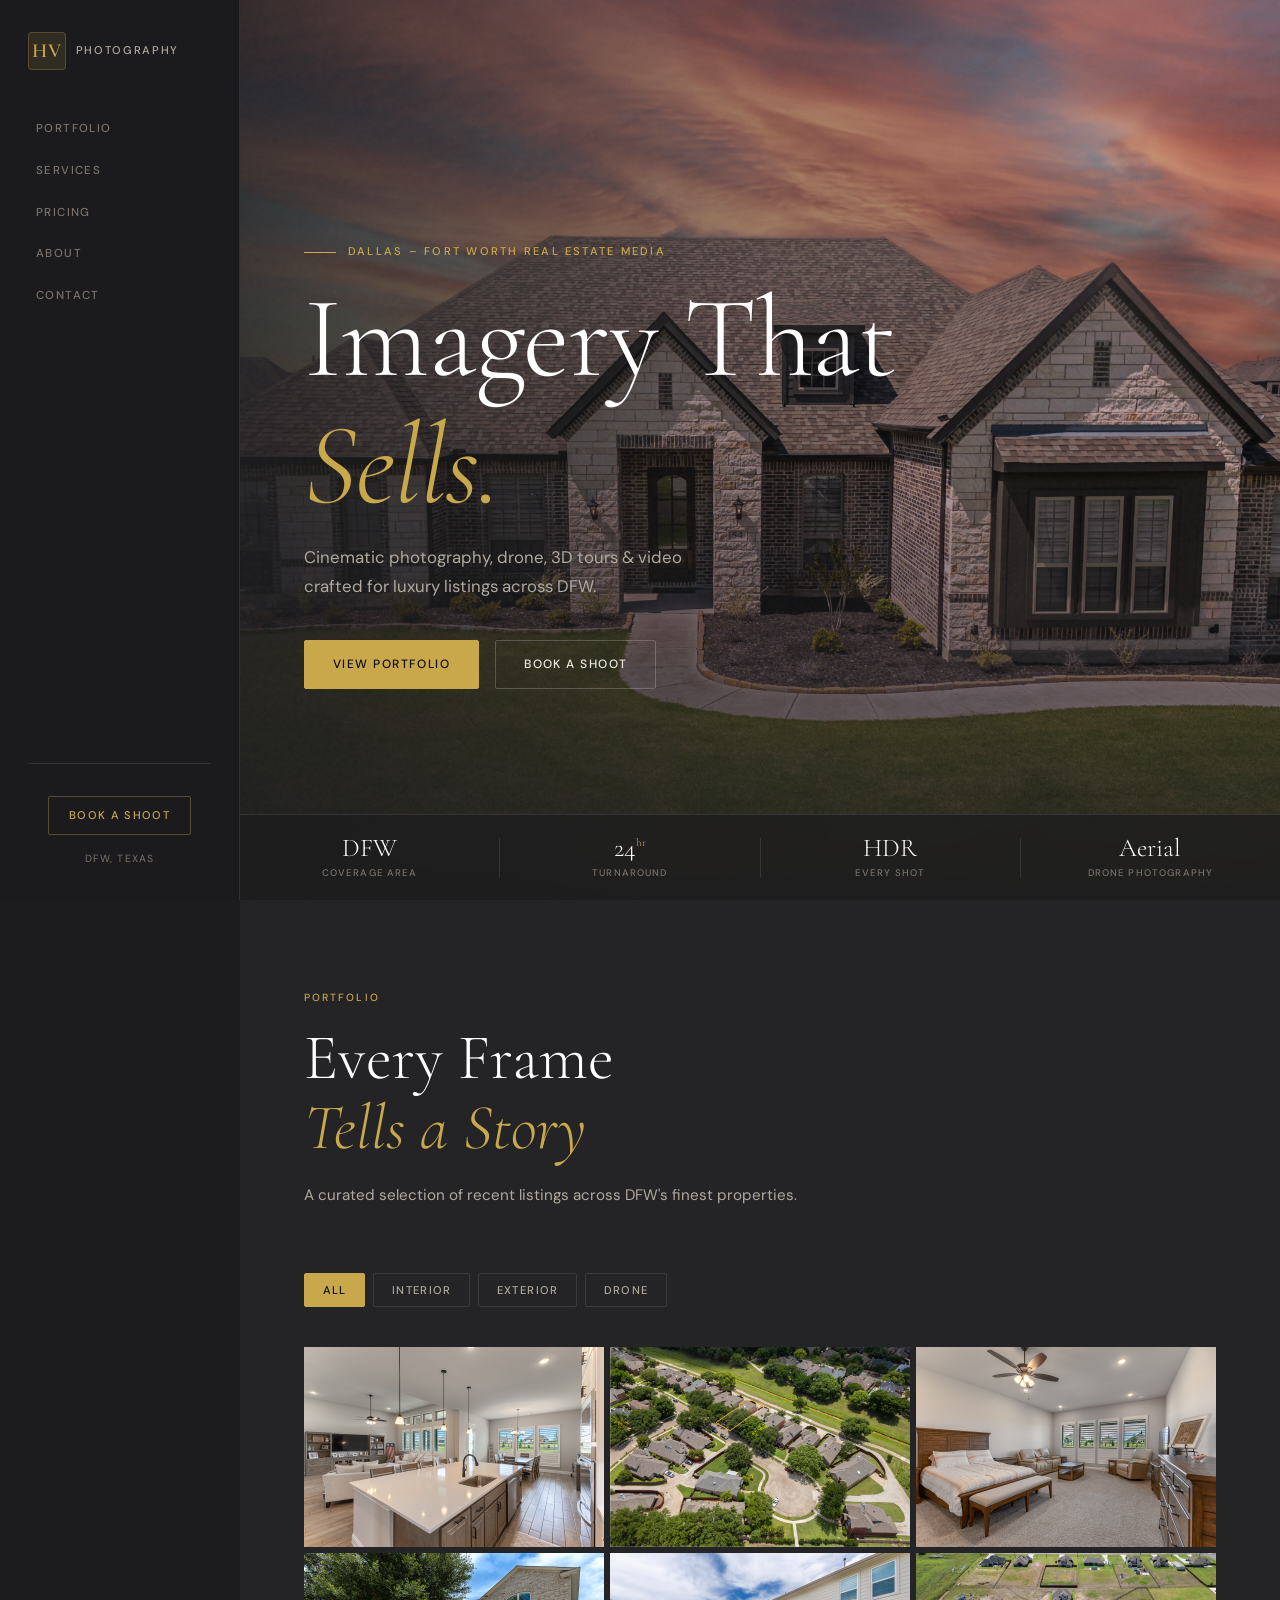
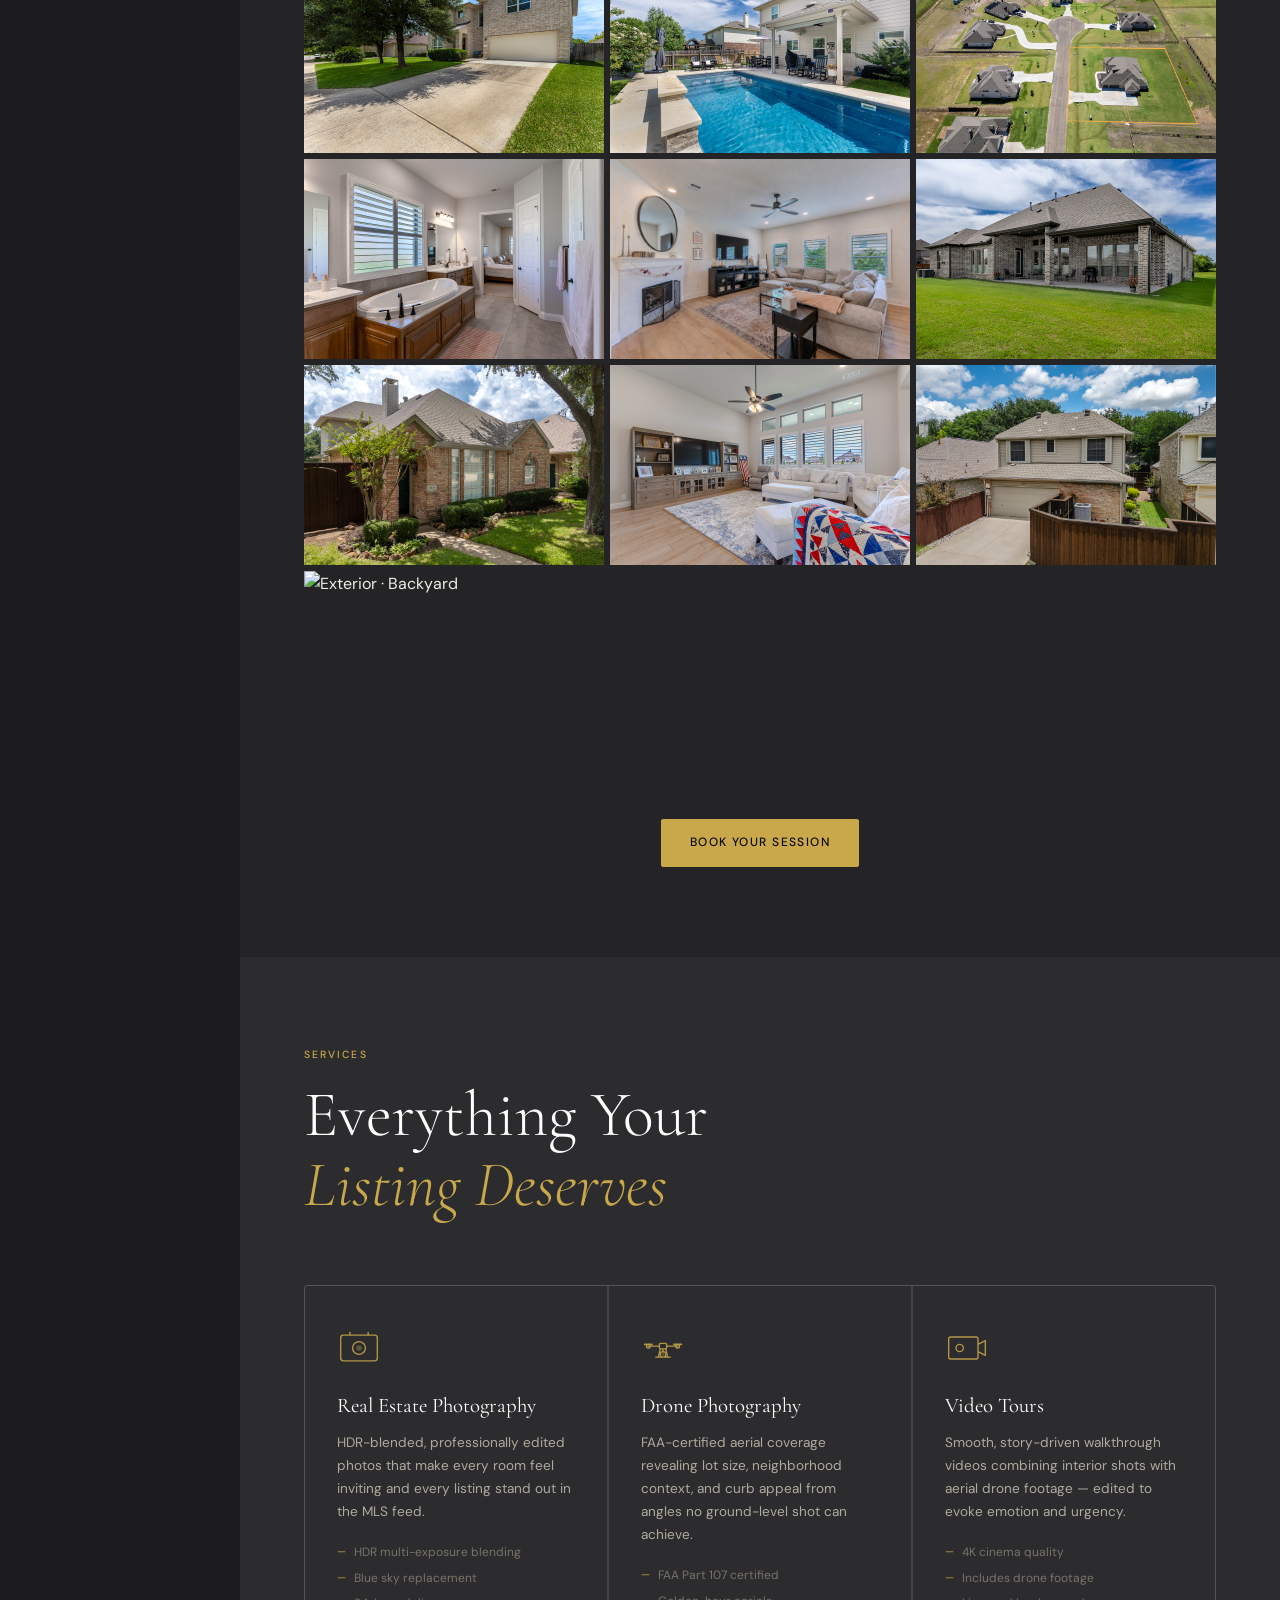
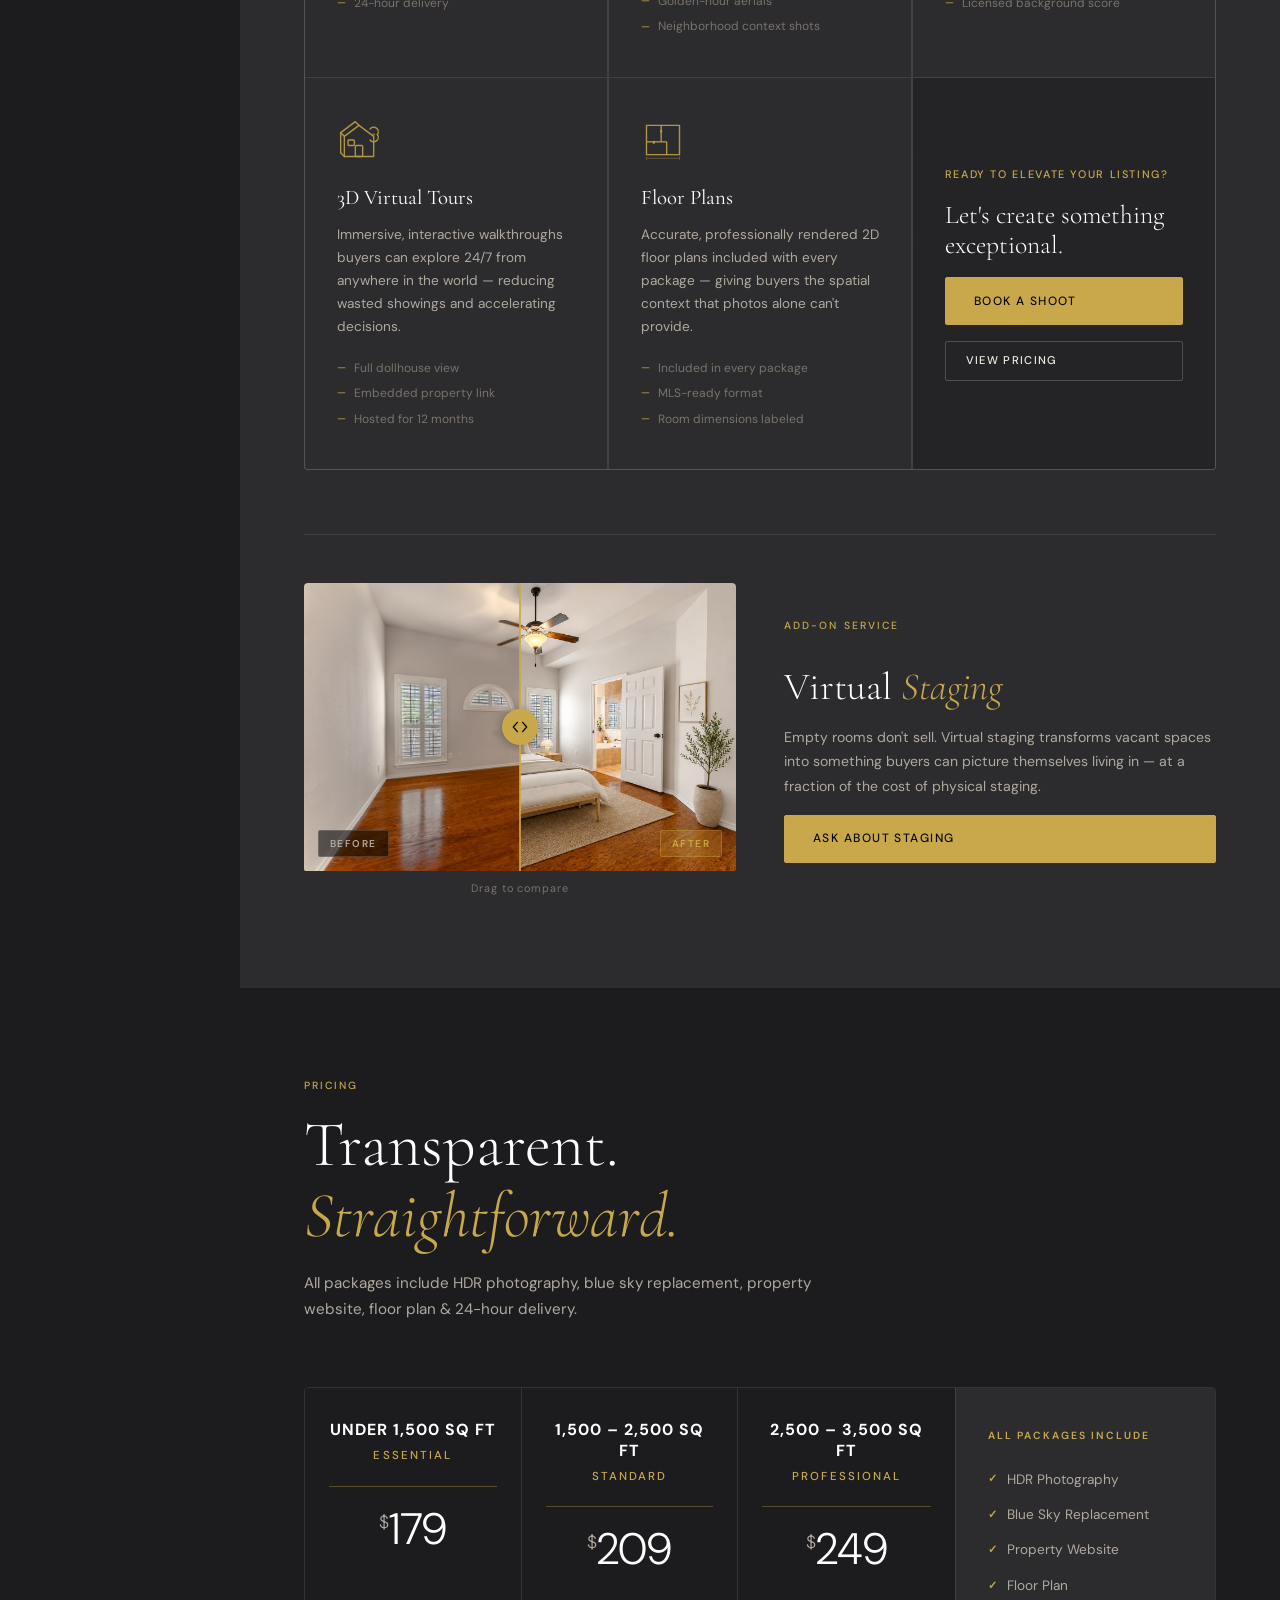
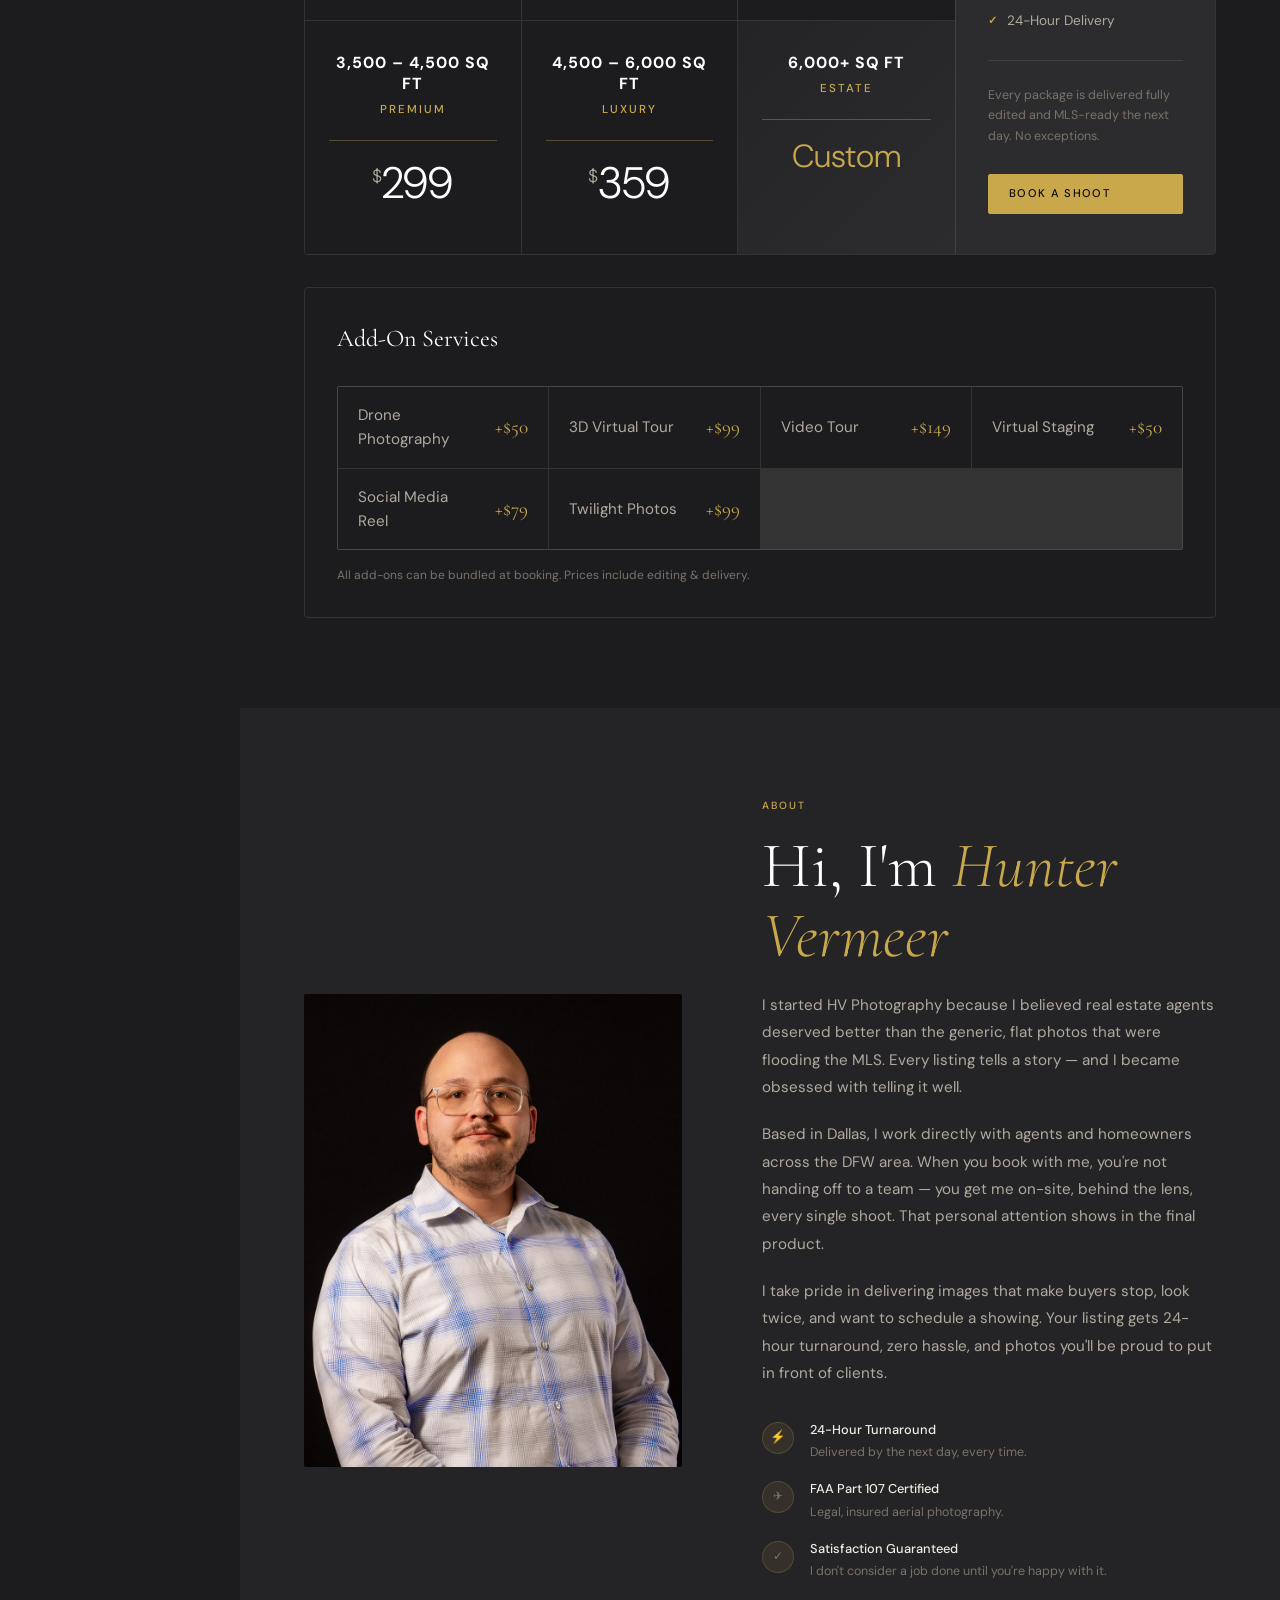
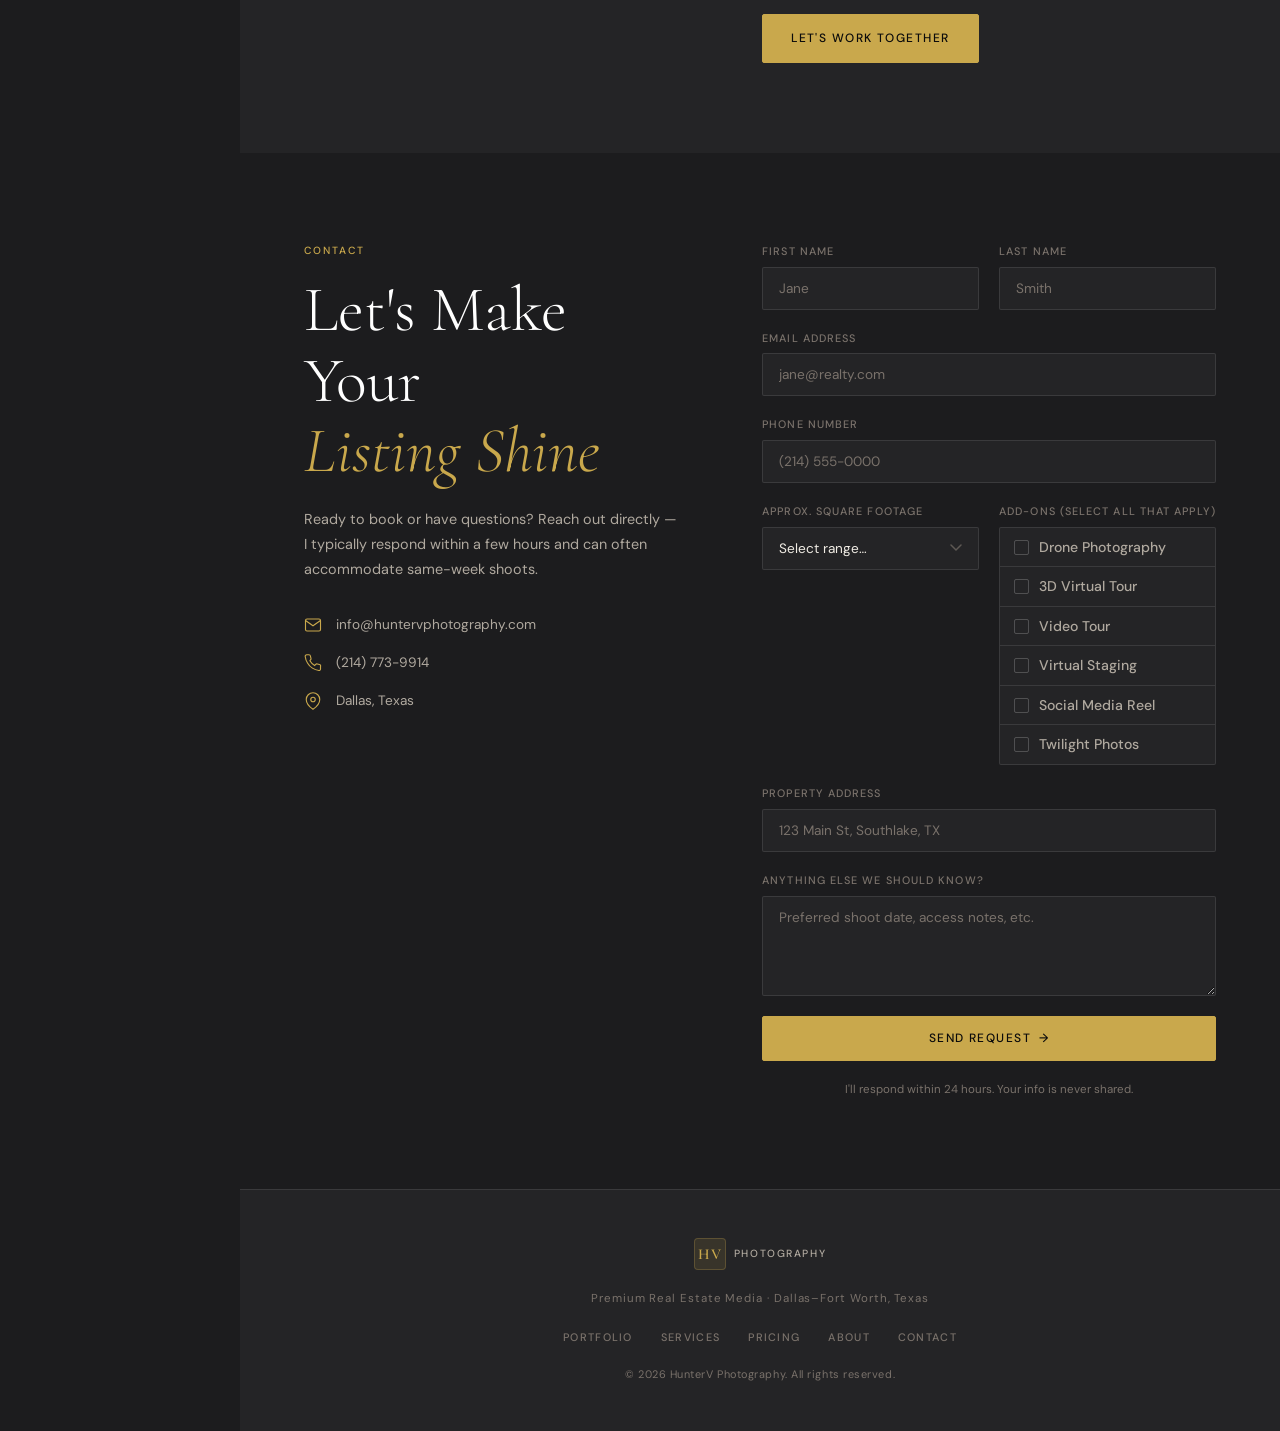
==== index.html @ 3b2faecd "Add files via upload" ====
<!DOCTYPE html>
<html lang="en">
<head>
  <meta charset="UTF-8" />
  <meta name="viewport" content="width=device-width, initial-scale=1.0" />
  <title>HunterV Photography | Luxury Real Estate Media · Dallas, Texas</title>
  <meta name="description" content="Premium real estate photography, drone, video tours, 3D tours, and floor plans for the Dallas–Fort Worth luxury market. huntervphotography.com" />
  <link rel="preconnect" href="https://fonts.googleapis.com" />
  <link rel="preconnect" href="https://fonts.gstatic.com" crossorigin />
  <link href="https://fonts.googleapis.com/css2?family=Cormorant+Garamond:ital,wght@0,300;0,400;0,600;1,300;1,400&family=DM+Sans:wght@300;400;500&display=swap" rel="stylesheet" />
  <link rel="stylesheet" href="style.css" />
  <link rel="stylesheet" href="https://cdnjs.cloudflare.com/ajax/libs/glightbox/3.3.0/css/glightbox.min.css" />
</head>
<body>

  <!-- Skip navigation for screen readers -->
  <a href="#main-content" class="skip-nav">Skip to main content</a>

  <!-- ═══════════════════════════════════════════
       SIDEBAR NAVIGATION
  ═══════════════════════════════════════════ -->
  <aside class="sidebar" id="sidebar" role="navigation" aria-label="Main navigation">
    <div class="sidebar__inner">
      <a href="#hero" class="sidebar__logo" aria-label="HunterV Photography home">
        <span class="logo-mark">HV</span>
        <span class="logo-text">Photography</span>
      </a>

      <nav class="sidebar__nav">
        <a href="#portfolio" class="sidebar__link">Portfolio</a>
        <a href="#services"  class="sidebar__link">Services</a>
        <a href="#pricing"   class="sidebar__link">Pricing</a>
        <a href="#about"     class="sidebar__link">About</a>
        <a href="#contact"   class="sidebar__link">Contact</a>
      </nav>

      <div class="sidebar__cta">
        <a href="#contact" class="btn btn--outline btn--sm">Book a Shoot</a>
      </div>

      <div class="sidebar__meta">
        <span>DFW, Texas</span>
      </div>
    </div>
  </aside>

  <!-- Mobile Header -->
  <header class="mobile-header" id="mobileHeader">
    <a href="#hero" class="mobile-logo" aria-label="Home">
      <span class="logo-mark">HV</span>
      <span class="logo-text">Photography</span>
    </a>
    <button class="hamburger" id="hamburger" aria-label="Open menu" aria-expanded="false">
      <span></span><span></span><span></span>
    </button>
  </header>

  <!-- Mobile Nav Overlay -->
  <div class="mobile-overlay" id="mobileOverlay" aria-hidden="true"></div>
  <nav class="mobile-nav" id="mobileNav" aria-hidden="true">
    <button class="mobile-nav__close" id="mobileNavClose" aria-label="Close menu">✕</button>
    <a href="#portfolio" class="mobile-nav__link">Portfolio</a>
    <a href="#services"  class="mobile-nav__link">Services</a>
    <a href="#pricing"   class="mobile-nav__link">Pricing</a>
    <a href="#about"     class="mobile-nav__link">About</a>
    <a href="#contact"   class="mobile-nav__link">Contact</a>
    <a href="#contact"   class="btn btn--gold mobile-nav__btn">Book a Shoot</a>
  </nav>

  <!-- ═══════════════════════════════════════════
       MAIN CONTENT
  ═══════════════════════════════════════════ -->
  <main class="main-content" id="main-content" aria-label="Main content">

    <!-- ─── HERO ─────────────────────────────── -->
    <section class="hero" id="hero">
      <div class="hero__bg">
        <!-- Gradient overlay is applied via CSS; replace with a real image in production -->
        <div class="hero__img-placeholder" aria-hidden="true"></div>
      </div>

      <div class="hero__noise" aria-hidden="true"></div>

      <div class="hero__content">
        <p class="hero__eyebrow reveal">Dallas – Fort Worth Real Estate Media</p>
        <h1 class="hero__headline reveal">
          <span>Imagery That</span>
          <em>Sells.</em>
        </h1>
        <p class="hero__sub reveal">
          Cinematic photography, drone, 3D tours &amp; video<br class="br-desk"> 
          crafted for luxury listings across DFW.
        </p>
        <div class="hero__actions reveal">
          <a href="#portfolio" class="btn btn--gold">View Portfolio</a>
          <a href="#contact"   class="btn btn--ghost">Book a Shoot</a>
        </div>
      </div>

      <!-- Stats bar -->
      <div class="hero__stats">
        <div class="stat">
          <span class="stat__num">DFW</span>
          <span class="stat__label">Coverage Area</span>
        </div>
        <div class="stat__divider" aria-hidden="true"></div>
        <div class="stat">
          <span class="stat__num">24<sup>hr</sup></span>
          <span class="stat__label">Turnaround</span>
        </div>
        <div class="stat__divider" aria-hidden="true"></div>
        <div class="stat">
          <span class="stat__num">HDR</span>
          <span class="stat__label">Every Shot</span>
        </div>
        <div class="stat__divider" aria-hidden="true"></div>
        <div class="stat">
          <span class="stat__num">Aerial</span>
          <span class="stat__label">Drone Photography</span>
        </div>
      </div>
    </section>

    <!-- ─── PORTFOLIO ─────────────────────────── -->
    <section class="portfolio section" id="portfolio">
      <div class="section__header">
        <span class="section__tag">Portfolio</span>
        <h2 class="section__title">Every Frame<br><em>Tells a Story</em></h2>
        <p class="section__sub">A curated selection of recent listings across DFW's finest properties.</p>
      </div>

      <!-- Filter Tabs -->
      <div class="portfolio__filters" role="tablist" aria-label="Portfolio categories">
        <button class="filter-btn active" data-filter="all"      role="tab" aria-selected="true">All</button>
        <button class="filter-btn"        data-filter="interior" role="tab" aria-selected="false">Interior</button>
        <button class="filter-btn"        data-filter="exterior" role="tab" aria-selected="false">Exterior</button>
        <button class="filter-btn"        data-filter="drone"    role="tab" aria-selected="false">Drone</button>
      </div>

      <!-- Portfolio Grid -->
      <div class="portfolio__grid" id="portfolioGrid">
        <div class="port-item" data-category="interior">
          <a href="assets/images/portfolio/interior-1.jpg" class="glightbox" data-gallery="portfolio" data-title="Interior · Open Floor Plan">
            <img src="assets/images/portfolio/interior-1.jpg" alt="Interior · Open Floor Plan" class="port-item__img" />
            <div class="port-item__overlay">
              <span class="port-item__label">Interior · Open Floor Plan</span>
            </div>
          </a>
        </div>
        <div class="port-item" data-category="drone">
          <a href="assets/images/portfolio/drone-1.jpg" class="glightbox" data-gallery="portfolio" data-title="Drone · Property Outline">
            <img src="assets/images/portfolio/drone-1.jpg" alt="Drone · Property Outline" class="port-item__img" />
            <div class="port-item__overlay">
              <span class="port-item__label">Drone · Property Outline</span>
            </div>
          </a>
        </div>
        <div class="port-item" data-category="interior">
          <a href="assets/images/portfolio/interior-5.jpg" class="glightbox" data-gallery="portfolio" data-title="Interior · Bedroom">
            <img src="assets/images/portfolio/interior-5.jpg" alt="Interior · Bedroom" class="port-item__img" />
            <div class="port-item__overlay">
              <span class="port-item__label">Interior · Bedroom</span>
            </div>
          </a>
        </div>
        <div class="port-item" data-category="exterior">
          <a href="assets/images/portfolio/exterior-2.jpg" class="glightbox" data-gallery="portfolio" data-title="Exterior · Front Yard">
            <img src="assets/images/portfolio/exterior-2.jpg" alt="Exterior · Front Yard" class="port-item__img" />
            <div class="port-item__overlay">
              <span class="port-item__label">Exterior · Front Yard</span>
            </div>
          </a>
        </div>
        <div class="port-item" data-category="exterior">
          <a href="assets/images/portfolio/exterior-1.jpg" class="glightbox" data-gallery="portfolio" data-title="Exterior · Pool">
            <img src="assets/images/portfolio/exterior-1.jpg" alt="Exterior · Pool" class="port-item__img" />
            <div class="port-item__overlay">
              <span class="port-item__label">Exterior · Pool</span>
            </div>
          </a>
        </div>
        <div class="port-item" data-category="drone">
          <a href="assets/images/portfolio/drone-3.jpg" class="glightbox" data-gallery="portfolio" data-title="Drone · Property Outline">
            <img src="assets/images/portfolio/drone-3.jpg" alt="Drone · Property Outline" class="port-item__img" />
            <div class="port-item__overlay">
              <span class="port-item__label">Drone · Property Outline</span>
            </div>
          </a>
        </div>
        <div class="port-item" data-category="interior">
          <a href="assets/images/portfolio/interior-3.jpg" class="glightbox" data-gallery="portfolio" data-title="Interior · Master Bathroom">
            <img src="assets/images/portfolio/interior-3.jpg" alt="Interior · Master Bathroom" class="port-item__img" />
            <div class="port-item__overlay">
              <span class="port-item__label">Interior · Master Bathroom</span>
            </div>
          </a>
        </div>
        <div class="port-item" data-category="interior">
          <a href="assets/images/portfolio/interior-2.jpg" class="glightbox" data-gallery="portfolio" data-title="Interior · Living Room">
            <img src="assets/images/portfolio/interior-2.jpg" alt="Interior · Living Room" class="port-item__img" />
            <div class="port-item__overlay">
              <span class="port-item__label">Interior · Living Room</span>
            </div>
          </a>
        </div>
        <div class="port-item" data-category="exterior">
          <a href="assets/images/portfolio/exterior-3.jpg" class="glightbox" data-gallery="portfolio" data-title="Exterior · Backyard Patio">
            <img src="assets/images/portfolio/exterior-3.jpg" alt="Exterior · Backyard Patio" class="port-item__img" />
            <div class="port-item__overlay">
              <span class="port-item__label">Exterior · Backyard Patio</span>
            </div>
          </a>
        </div>
        <div class="port-item" data-category="drone">
          <a href="assets/images/portfolio/drone-2.jpg" class="glightbox" data-gallery="portfolio" data-title="Drone · Frontal Aerial">
            <img src="assets/images/portfolio/drone-2.jpg" alt="Drone · Frontal Aerial" class="port-item__img" />
            <div class="port-item__overlay">
              <span class="port-item__label">Drone · Frontal Aerial</span>
            </div>
          </a>
        </div>
        <div class="port-item" data-category="interior">
          <a href="assets/images/portfolio/interior-4.jpg" class="glightbox" data-gallery="portfolio" data-title="Interior · Living Room">
            <img src="assets/images/portfolio/interior-4.jpg" alt="Interior · Living Room" class="port-item__img" />
            <div class="port-item__overlay">
              <span class="port-item__label">Interior · Living Room</span>
            </div>
          </a>
        </div>
        <div class="port-item" data-category="drone">
          <a href="assets/images/portfolio/drone-4.jpg" class="glightbox" data-gallery="portfolio" data-title="Drone · Rear Aerial">
            <img src="assets/images/portfolio/drone-4.jpg" alt="Drone · Rear Aerial" class="port-item__img" />
            <div class="port-item__overlay">
              <span class="port-item__label">Drone · Rear Aerial</span>
            </div>
          </a>
        </div>
        <div class="port-item" data-category="exterior">
          <a href="assets/images/portfolio/exterior-4.jpg" class="glightbox" data-gallery="portfolio" data-title="Exterior · Backyard Patio">
            <img src="assets/images/portfolio/exterior-4.jpg" alt="Exterior · Backyard" class="port-item__img" />
            <div class="port-item__overlay">
              <span class="port-item__label">Exterior · Backyard Patio</span>
            </div>
          </a>
        </div>
      </div>

      <div class="portfolio__cta">
        <a href="#contact" class="btn btn--gold">Book Your Session</a>
      </div>
    </section>

    <!-- ─── SERVICES ──────────────────────────── -->
    <section class="services section" id="services">
      <div class="services__bg-text" aria-hidden="true">Services</div>

      <div class="section__header">
        <span class="section__tag">Services</span>
        <h2 class="section__title">Everything Your<br><em>Listing Deserves</em></h2>
      </div>

      <div class="services__grid">

        <div class="service-card">
          <div class="service-card__icon" aria-hidden="true">
            <svg viewBox="0 0 48 48" fill="none" xmlns="http://www.w3.org/2000/svg">
              <rect x="4" y="10" width="40" height="28" rx="3" stroke="currentColor" stroke-width="1.5"/>
              <circle cx="24" cy="24" r="7" stroke="currentColor" stroke-width="1.5"/>
              <circle cx="24" cy="24" r="3" fill="currentColor" opacity=".4"/>
              <path d="M14 10V7" stroke="currentColor" stroke-width="1.5" stroke-linecap="round"/>
              <path d="M34 10V7" stroke="currentColor" stroke-width="1.5" stroke-linecap="round"/>
            </svg>
          </div>
          <h3 class="service-card__title">Real Estate Photography</h3>
          <p class="service-card__desc">HDR-blended, professionally edited photos that make every room feel inviting and every listing stand out in the MLS feed.</p>
          <ul class="service-card__list">
            <li>HDR multi-exposure blending</li>
            <li>Blue sky replacement</li>
            <li>24-hour delivery</li>
          </ul>
        </div>

        <div class="service-card" style="--delay:.1s">
          <div class="service-card__icon" aria-hidden="true">
            <svg viewBox="0 0 48 48" fill="none" xmlns="http://www.w3.org/2000/svg">
              <!-- left arm -->
              <line x1="8" y1="22" x2="20" y2="22" stroke="currentColor" stroke-width="1.5" stroke-linecap="round"/>
              <!-- right arm -->
              <line x1="28" y1="22" x2="40" y2="22" stroke="currentColor" stroke-width="1.5" stroke-linecap="round"/>
              <!-- body -->
              <rect x="20" y="19" width="8" height="6" rx="1.5" stroke="currentColor" stroke-width="1.5"/>
              <!-- left propeller hub -->
              <circle cx="8" cy="22" r="2" stroke="currentColor" stroke-width="1.5"/>
              <!-- left propeller blades -->
              <line x1="4" y1="20" x2="12" y2="20" stroke="currentColor" stroke-width="2" stroke-linecap="round"/>
              <!-- right propeller hub -->
              <circle cx="40" cy="22" r="2" stroke="currentColor" stroke-width="1.5"/>
              <!-- right propeller blades -->
              <line x1="36" y1="20" x2="44" y2="20" stroke="currentColor" stroke-width="2" stroke-linecap="round"/>
              <!-- camera gimbal hanging below body -->
              <line x1="24" y1="25" x2="24" y2="29" stroke="currentColor" stroke-width="1.5"/>
              <circle cx="24" cy="31" r="3" stroke="currentColor" stroke-width="1.5"/>
              <circle cx="24" cy="31" r="1.2" fill="currentColor" opacity=".5"/>
              <!-- landing legs -->
              <path d="M21 25 L19 34" stroke="currentColor" stroke-width="1.5" stroke-linecap="round"/>
              <path d="M27 25 L29 34" stroke="currentColor" stroke-width="1.5" stroke-linecap="round"/>
              <line x1="16" y1="34" x2="22" y2="34" stroke="currentColor" stroke-width="1.5" stroke-linecap="round"/>
              <line x1="26" y1="34" x2="32" y2="34" stroke="currentColor" stroke-width="1.5" stroke-linecap="round"/>
            </svg>
          </div>
          <h3 class="service-card__title">Drone Photography</h3>
          <p class="service-card__desc">FAA-certified aerial coverage revealing lot size, neighborhood context, and curb appeal from angles no ground-level shot can achieve.</p>
          <ul class="service-card__list">
            <li>FAA Part 107 certified</li>
            <li>Golden-hour aerials</li>
            <li>Neighborhood context shots</li>
          </ul>
        </div>

        <div class="service-card" style="--delay:.2s">
          <div class="service-card__icon" aria-hidden="true">
            <svg viewBox="0 0 48 48" fill="none" xmlns="http://www.w3.org/2000/svg">
              <rect x="4" y="12" width="32" height="24" rx="2" stroke="currentColor" stroke-width="1.5"/>
              <path d="M36 20L44 16V32L36 28" stroke="currentColor" stroke-width="1.5" stroke-linejoin="round"/>
              <circle cx="16" cy="24" r="4" stroke="currentColor" stroke-width="1.5"/>
            </svg>
          </div>
          <h3 class="service-card__title">Video Tours</h3>
          <p class="service-card__desc">Smooth, story-driven walkthrough videos combining interior shots with aerial drone footage — edited to evoke emotion and urgency.</p>
          <ul class="service-card__list">
            <li>4K cinema quality</li>
            <li>Includes drone footage</li>
            <li>Licensed background score</li>
          </ul>
        </div>

        <div class="service-card" style="--delay:.3s">
          <div class="service-card__icon" aria-hidden="true">
            <svg viewBox="0 0 48 48" fill="none" xmlns="http://www.w3.org/2000/svg">
              <!-- house outline / dollhouse front face -->
              <path d="M8 20L24 8L40 20V42H8V20Z" stroke="currentColor" stroke-width="1.5" stroke-linejoin="round"/>
              <!-- left wall depth line (3D effect) -->
              <path d="M8 20L4 16" stroke="currentColor" stroke-width="1.5" stroke-linecap="round"/>
              <path d="M8 42L4 38" stroke="currentColor" stroke-width="1.5" stroke-linecap="round"/>
              <path d="M4 16L4 38" stroke="currentColor" stroke-width="1.5" stroke-linecap="round"/>
              <!-- roof depth -->
              <path d="M24 8L20 4" stroke="currentColor" stroke-width="1.5" stroke-linecap="round"/>
              <path d="M20 4L4 16" stroke="currentColor" stroke-width="1.5" stroke-linecap="round"/>
              <!-- front door -->
              <rect x="20" y="30" width="8" height="12" rx="1" stroke="currentColor" stroke-width="1.5"/>
              <!-- window -->
              <rect x="12" y="24" width="7" height="6" rx="1" stroke="currentColor" stroke-width="1.5"/>
              <!-- 360 arc hint top-right -->
              <path d="M36 12 A5 5 0 0 1 44 18" stroke="currentColor" stroke-width="1.5" stroke-linecap="round"/>
              <path d="M44 18 A5 5 0 0 1 36 24" stroke="currentColor" stroke-width="1.5" stroke-linecap="round"/>
              <circle cx="40" cy="18" r="1.5" fill="currentColor" opacity=".6"/>
            </svg>
          </div>
          <h3 class="service-card__title">3D Virtual Tours</h3>
          <p class="service-card__desc">Immersive, interactive walkthroughs buyers can explore 24/7 from anywhere in the world — reducing wasted showings and accelerating decisions.</p>
          <ul class="service-card__list">
            <li>Full dollhouse view</li>
            <li>Embedded property link</li>
            <li>Hosted for 12 months</li>
          </ul>
        </div>

        <div class="service-card" style="--delay:.4s">
          <div class="service-card__icon" aria-hidden="true">
            <svg viewBox="0 0 48 48" fill="none" xmlns="http://www.w3.org/2000/svg">
              <!-- outer walls -->
              <path d="M6 8H42V40H6V8Z" stroke="currentColor" stroke-width="1.5" stroke-linejoin="round"/>
              <!-- interior walls forming rooms -->
              <path d="M6 26H28" stroke="currentColor" stroke-width="1.5"/>
              <path d="M22 8V26" stroke="currentColor" stroke-width="1.5"/>
              <path d="M28 26V40" stroke="currentColor" stroke-width="1.5"/>
              <!-- door gap top-left room -->
              <path d="M22 14V18" stroke="currentColor" stroke-width="2.5" stroke-linecap="round" stroke-dasharray="1 3"/>
              <!-- door gap bottom -->
              <path d="M14 26V30" stroke="currentColor" stroke-width="2.5" stroke-linecap="round" stroke-dasharray="1 3"/>
              <!-- dimension tick marks -->
              <line x1="6" y1="44" x2="42" y2="44" stroke="currentColor" stroke-width="1" opacity=".4"/>
              <line x1="6" y1="42" x2="6" y2="46" stroke="currentColor" stroke-width="1" opacity=".4"/>
              <line x1="42" y1="42" x2="42" y2="46" stroke="currentColor" stroke-width="1" opacity=".4"/>
            </svg>
          </div>
          <h3 class="service-card__title">Floor Plans</h3>
          <p class="service-card__desc">Accurate, professionally rendered 2D floor plans included with every package — giving buyers the spatial context that photos alone can't provide.</p>
          <ul class="service-card__list">
            <li>Included in every package</li>
            <li>MLS-ready format</li>
            <li>Room dimensions labeled</li>
          </ul>
        </div>

        <div class="service-card service-card--cta" style="--delay:.5s">
          <p class="service-card__cta-label">Ready to elevate your listing?</p>
          <h3 class="service-card__cta-title">Let's create something exceptional.</h3>
          <a href="#contact" class="btn btn--gold">Book a Shoot</a>
          <a href="#pricing" class="btn btn--ghost btn--sm">View Pricing</a>
        </div>

      </div>

      <!-- Virtual Staging Before/After Slider -->
      <div class="staging-slider">
        <div class="staging-slider__layout">

          <div class="staging-slider__wrap">
            <div class="before-after" id="beforeAfter">
              <div class="before-after__before">
                <img src="assets/images/staging-after.jpg" alt="Room after virtual staging — furnished" loading="lazy" />
                <span class="before-after__tag before-after__tag--after">After</span>
              </div>
              <div class="before-after__after" id="afterPanel">
                <img src="assets/images/staging-before.jpg" alt="Room before virtual staging — empty" loading="lazy" />
                <span class="before-after__tag before-after__tag--before">Before</span>
              </div>
              <div class="before-after__handle" id="sliderHandle">
                <div class="before-after__handle-line"></div>
                <div class="before-after__handle-btn">
                  <svg viewBox="0 0 24 24" fill="none" xmlns="http://www.w3.org/2000/svg">
                    <path d="M8 5L2 12L8 19M16 5L22 12L16 19" stroke="currentColor" stroke-width="2" stroke-linecap="round" stroke-linejoin="round"/>
                  </svg>
                </div>
                <div class="before-after__handle-line"></div>
              </div>
            </div>
            <p class="staging-slider__note">Drag to compare</p>
          </div>

          <div class="staging-slider__text">
            <span class="section__tag">Add-On Service</span>
            <h3 class="staging-slider__title">Virtual <em>Staging</em></h3>
            <p class="staging-slider__sub">Empty rooms don't sell. Virtual staging transforms vacant spaces into something buyers can picture themselves living in — at a fraction of the cost of physical staging.</p>
            <a href="#contact" class="btn btn--gold">Ask About Staging</a>
          </div>

        </div>
      </div>

    </section>

    <!-- ─── PRICING ───────────────────────────── -->
    <section class="pricing section" id="pricing">
      <div class="section__header">
        <span class="section__tag">Pricing</span>
        <h2 class="section__title">Transparent.<br><em>Straightforward.</em></h2>
        <p class="section__sub">All packages include HDR photography, blue sky replacement, property website, floor plan &amp; 24-hour delivery.</p>
      </div>

      <div class="pricing__layout">

        <div class="pricing__grid">

          <div class="price-card">
            <div class="price-card__range">Under 1,500 sq ft</div>
            <div class="price-card__name">Essential</div>
            <div class="price-card__divider"></div>
            <div class="price-card__price"><sup>$</sup>179</div>
          </div>

          <div class="price-card" style="--delay:.08s">
            <div class="price-card__range">1,500 – 2,500 sq ft</div>
            <div class="price-card__name">Standard</div>
            <div class="price-card__divider"></div>
            <div class="price-card__price"><sup>$</sup>209</div>
          </div>

          <div class="price-card" style="--delay:.16s">
            <div class="price-card__range">2,500 – 3,500 sq ft</div>
            <div class="price-card__name">Professional</div>
            <div class="price-card__divider"></div>
            <div class="price-card__price"><sup>$</sup>249</div>
          </div>

          <div class="price-card" style="--delay:.24s">
            <div class="price-card__range">3,500 – 4,500 sq ft</div>
            <div class="price-card__name">Premium</div>
            <div class="price-card__divider"></div>
            <div class="price-card__price"><sup>$</sup>299</div>
          </div>

          <div class="price-card" style="--delay:.32s">
            <div class="price-card__range">4,500 – 6,000 sq ft</div>
            <div class="price-card__name">Luxury</div>
            <div class="price-card__divider"></div>
            <div class="price-card__price"><sup>$</sup>359</div>
          </div>

          <div class="price-card price-card--custom" style="--delay:.4s">
            <div class="price-card__range">6,000+ sq ft</div>
            <div class="price-card__name">Estate</div>
            <div class="price-card__divider"></div>
            <div class="price-card__price price-card__price--custom">Custom</div>
          </div>

        </div>

        <!-- All packages include sidebar -->
        <div class="pricing__includes" style="--delay:.2s">
          <p class="pricing__includes-label">All Packages Include</p>
          <ul class="pricing__includes-list">
            <li>HDR Photography</li>
            <li>Blue Sky Replacement</li>
            <li>Property Website</li>
            <li>Floor Plan</li>
            <li>24-Hour Delivery</li>
          </ul>
          <div class="pricing__includes-divider"></div>
          <p class="pricing__includes-note">Every package is delivered fully edited and MLS-ready the next day. No exceptions.</p>
          <a href="#contact" class="btn btn--gold btn--sm">Book a Shoot</a>
        </div>

      </div>

      <!-- Add-ons -->
      <div class="addons">
        <h3 class="addons__title">Add-On Services</h3>
        <div class="addons__grid">
          <div class="addon-item">
            <span class="addon-item__name">Drone Photography</span>
            <span class="addon-item__price">+$50</span>
          </div>
          <div class="addon-item">
            <span class="addon-item__name">3D Virtual Tour</span>
            <span class="addon-item__price">+$99</span>
          </div>
          <div class="addon-item">
            <span class="addon-item__name">Video Tour</span>
            <span class="addon-item__price">+$149</span>
          </div>
          <div class="addon-item">
            <span class="addon-item__name">Virtual Staging</span>
            <span class="addon-item__price">+$50</span>
          </div>
          <div class="addon-item">
            <span class="addon-item__name">Social Media Reel</span>
            <span class="addon-item__price">+$79</span>
          </div>
          <div class="addon-item">
            <span class="addon-item__name">Twilight Photos</span>
            <span class="addon-item__price">+$99</span>
          </div>
        </div>
        <p class="addons__note">All add-ons can be bundled at booking. Prices include editing &amp; delivery.</p>
      </div>
    </section>

    <!-- ─── ABOUT ──────────────────────────────── -->
    <section class="about section" id="about">
      <div class="about__layout">
        <div class="about__visual">
          <div class="about__img-frame">
            <div class="about__img-placeholder" aria-label="HunterV Photography founder"></div>
          </div>
        </div>

        <div class="about__content">
          <span class="section__tag">About</span>
          <h2 class="section__title about__title">Hi, I'm <em>Hunter Vermeer</em></h2>

          <p class="about__body">
            I started HV Photography because I believed real estate agents deserved better than the generic, flat photos that were flooding the MLS. Every listing tells a story — and I became obsessed with telling it well.
          </p>
          <p class="about__body">
            Based in Dallas, I work directly with agents and homeowners across the DFW area. When you book with me, you're not handing off to a team — you get me on-site, behind the lens, every single shoot. That personal attention shows in the final product.
          </p>
          <p class="about__body">
            I take pride in delivering images that make buyers stop, look twice, and want to schedule a showing. Your listing gets 24-hour turnaround, zero hassle, and photos you'll be proud to put in front of clients.
          </p>

          <div class="about__trust">
            <div class="trust-item">
              <span class="trust-item__icon" aria-hidden="true">⚡</span>
              <div>
                <strong>24-Hour Turnaround</strong>
                <span>Delivered by the next day, every time.</span>
              </div>
            </div>
            <div class="trust-item">
              <span class="trust-item__icon" aria-hidden="true">✈</span>
              <div>
                <strong>FAA Part 107 Certified</strong>
                <span>Legal, insured aerial photography.</span>
              </div>
            </div>
            <div class="trust-item">
              <span class="trust-item__icon" aria-hidden="true">✓</span>
              <div>
                <strong>Satisfaction Guaranteed</strong>
                <span>I don't consider a job done until you're happy with it.</span>
              </div>
            </div>
          </div>

          <a href="#contact" class="btn btn--gold">Let's Work Together</a>
        </div>
      </div>
    </section>

    <!-- ─── CONTACT ───────────────────────────── -->
    <section class="contact section" id="contact">
      <div class="contact__layout">
        <div class="contact__info">
          <span class="section__tag">Contact</span>
          <h2 class="section__title contact__title">Let's Make Your<br><em>Listing Shine</em></h2>

          <p class="contact__desc">
            Ready to book or have questions? Reach out directly — I typically respond within a few hours and can often accommodate same-week shoots.
          </p>

          <div class="contact__details">
            <a href="mailto:info@huntervphotography.com" class="contact-detail">
              <span class="contact-detail__icon" aria-hidden="true">
                <svg viewBox="0 0 24 24" fill="none" stroke="currentColor" stroke-width="1.5" xmlns="http://www.w3.org/2000/svg">
                  <path d="M4 4h16c1.1 0 2 .9 2 2v12c0 1.1-.9 2-2 2H4c-1.1 0-2-.9-2-2V6c0-1.1.9-2 2-2z"/>
                  <polyline points="22,6 12,13 2,6"/>
                </svg>
              </span>
              <span>info@huntervphotography.com</span>
            </a>
            <a href="tel:+12147739914" class="contact-detail">
              <span class="contact-detail__icon" aria-hidden="true">
                <svg viewBox="0 0 24 24" fill="none" stroke="currentColor" stroke-width="1.5" xmlns="http://www.w3.org/2000/svg">
                  <path d="M22 16.92v3a2 2 0 0 1-2.18 2 19.79 19.79 0 0 1-8.63-3.07A19.5 19.5 0 0 1 4.69 12 19.79 19.79 0 0 1 1.61 3.36 2 2 0 0 1 3.58 1h3a2 2 0 0 1 2 1.72 12.84 12.84 0 0 0 .7 2.81 2 2 0 0 1-.45 2.11L7.91 8.96a16 16 0 0 0 6.29 6.29l1.42-1.42a2 2 0 0 1 2.11-.45 12.84 12.84 0 0 0 2.81.7A2 2 0 0 1 22 16.92z"/>
                </svg>
              </span>
              <span>(214) 773-9914</span>
            </a>
            <div class="contact-detail">
              <span class="contact-detail__icon" aria-hidden="true">
                <svg viewBox="0 0 24 24" fill="none" stroke="currentColor" stroke-width="1.5" xmlns="http://www.w3.org/2000/svg">
                  <path d="M21 10c0 7-9 13-9 13S3 17 3 10a9 9 0 0 1 18 0z"/>
                  <circle cx="12" cy="10" r="3"/>
                </svg>
              </span>
              <span>Dallas, Texas</span>
            </div>
          </div>

        </div>

        <div class="contact__form-wrap">
          <form class="contact-form" id="contactForm" action="https://formspree.io/f/xgoqgkgq" method="POST" novalidate>
            <div class="form-row">
              <div class="form-group">
                <label for="firstName">First Name</label>
                <input type="text" id="firstName" name="firstName" placeholder="Jane" required aria-required="true" autocomplete="given-name" />
              </div>
              <div class="form-group">
                <label for="lastName">Last Name</label>
                <input type="text" id="lastName" name="lastName" placeholder="Smith" required aria-required="true" autocomplete="family-name" />
              </div>
            </div>
            <div class="form-group">
              <label for="email">Email Address</label>
              <input type="email" id="email" name="email" placeholder="jane@realty.com" required aria-required="true" autocomplete="email" />
            </div>
            <div class="form-group">
              <label for="phone">Phone Number</label>
              <input type="tel" id="phone" name="phone" placeholder="(214) 555-0000" autocomplete="tel" />
            </div>
            <div class="form-row">
              <div class="form-group">
                <label for="sqft">Approx. Square Footage</label>
                <select id="sqft" name="sqft">
                  <option value="">Select range…</option>
                  <option>Under 1,500 sq ft</option>
                  <option>1,500 – 2,500 sq ft</option>
                  <option>2,500 – 3,500 sq ft</option>
                  <option>3,500 – 4,500 sq ft</option>
                  <option>4,500 – 6,000 sq ft</option>
                  <option>6,000+ sq ft</option>
                </select>
              </div>
              <div class="form-group">
                <label>Add-Ons (select all that apply)</label>
                <div class="checkbox-group">
                  <label class="checkbox-item">
                    <input type="checkbox" name="addons" value="Drone Photography" />
                    <span class="checkbox-box"></span>
                    <span class="checkbox-label">Drone Photography</span>
                  </label>
                  <label class="checkbox-item">
                    <input type="checkbox" name="addons" value="3D Virtual Tour" />
                    <span class="checkbox-box"></span>
                    <span class="checkbox-label">3D Virtual Tour</span>
                  </label>
                  <label class="checkbox-item">
                    <input type="checkbox" name="addons" value="Video Tour" />
                    <span class="checkbox-box"></span>
                    <span class="checkbox-label">Video Tour</span>
                  </label>
                  <label class="checkbox-item">
                    <input type="checkbox" name="addons" value="Virtual Staging" />
                    <span class="checkbox-box"></span>
                    <span class="checkbox-label">Virtual Staging</span>
                  </label>
                  <label class="checkbox-item">
                    <input type="checkbox" name="addons" value="Social Media Reel" />
                    <span class="checkbox-box"></span>
                    <span class="checkbox-label">Social Media Reel</span>
                  </label>
                  <label class="checkbox-item">
                    <input type="checkbox" name="addons" value="Twilight Photos" />
                    <span class="checkbox-box"></span>
                    <span class="checkbox-label">Twilight Photos</span>
                  </label>
                </div>
              </div>
            </div>
            <div class="form-group">
              <label for="address">Property Address</label>
              <input type="text" id="address" name="address" placeholder="123 Main St, Southlake, TX" autocomplete="street-address" />
            </div>
            <div class="form-group">
              <label for="message">Anything else we should know?</label>
              <textarea id="message" name="message" rows="4" placeholder="Preferred shoot date, access notes, etc."></textarea>
            </div>

            <button type="submit" class="btn btn--gold btn--full" id="submitBtn">
              <span class="btn-text">Send Request</span>
              <span class="btn-icon" aria-hidden="true">→</span>
            </button>

            <p class="form__note">I'll respond within 24 hours. Your info is never shared.</p>
          </form>

          <div class="form-success" id="formSuccess" hidden>
            <div class="form-success__icon" aria-hidden="true">✓</div>
            <h3>Message Received!</h3>
            <p>We'll be in touch within 24 hours to confirm your booking details.</p>
          </div>
        </div>
      </div>
    </section>

    <!-- ─── FOOTER ─────────────────────────────── -->
    <footer class="footer">
      <div class="footer__inner">
        <div class="footer__brand">
          <span class="logo-mark">HV</span>
          <span class="logo-text">Photography</span>
        </div>
        <p class="footer__tagline">Premium Real Estate Media · Dallas–Fort Worth, Texas</p>
        <nav class="footer__links" aria-label="Footer navigation">
          <a href="#portfolio">Portfolio</a>
          <a href="#services">Services</a>
          <a href="#pricing">Pricing</a>
          <a href="#about">About</a>
          <a href="#contact">Contact</a>
        </nav>
        <p class="footer__copy">&copy; <span id="year"></span> HunterV Photography. All rights reserved.</p>
      </div>
    </footer>

  </main><!-- /main-content -->

  <script src="script.js"></script>
  <script src="https://cdnjs.cloudflare.com/ajax/libs/glightbox/3.3.0/js/glightbox.min.js"></script>
  <script>
    const lightbox = GLightbox({
      selector: '.glightbox',
      touchNavigation: true,
      loop: true,
      autoplayVideos: false,
      skin: 'clean',
      width: '90vw',
      height: '90vh',
      zoomable: false
    });
  </script>
</body>
</html>
---- style.css ----
/* ═══════════════════════════════════════════════════════
   HUNTERVPHOTOGRAPHY — style.css
   Dark Cinematic Luxury Theme
═══════════════════════════════════════════════════════ */

/* ── 1. DESIGN TOKENS ─────────────────────────────── */
:root {
  /* Colors */
  --c-bg:        #1c1c1e;
  --c-bg-2:      #242426;
  --c-bg-3:      #2c2c2e;
  --c-surface:   #323234;
  --c-border:    rgba(255,255,255,.10);
  --c-border-hi: rgba(255,255,255,.20);

  --c-text:      #f0ece4;
  --c-text-2:    #b0a99f;
  --c-text-3:    #7a726b;

  --c-gold:      #c9a84c;
  --c-gold-lt:   #e0c06a;
  --c-gold-dk:   #9e7d2e;

  --c-white:     #ffffff;

  /* Typography */
  --f-display:  'Cormorant Garamond', Georgia, serif;
  --f-body:     'DM Sans', sans-serif;

  /* Spacing */
  --sidebar-w:  240px;
  --section-px: clamp(1.5rem, 5vw, 4rem);
  --section-py: clamp(5rem, 10vh, 8rem);

  /* Transitions */
  --ease:       cubic-bezier(.25,.46,.45,.94);
  --ease-out:   cubic-bezier(.16,1,.3,1);
}

/* ── 2. RESET & BASE ──────────────────────────────── */
*, *::before, *::after { box-sizing: border-box; margin: 0; padding: 0; }

/* iPhone Safari tap fix */
a, button, [role="button"], .filter-btn, .btn, .port-item, .price-card, .sidebar__link, .mobile-nav__link {
  -webkit-tap-highlight-color: transparent;
  cursor: pointer;
}

html {
  scroll-behavior: smooth;
  -webkit-font-smoothing: antialiased;
}

body {
  background: var(--c-bg);
  color: var(--c-text);
  font-family: var(--f-body);
  font-size: 16px;
  line-height: 1.6;
  overflow-x: hidden;
}

img { display: block; max-width: 100%; }
a { color: inherit; text-decoration: none; }
button { cursor: pointer; border: none; background: none; font-family: inherit; }
ul { list-style: none; }

::-webkit-scrollbar { width: 4px; }
::-webkit-scrollbar-track { background: var(--c-bg-2); }
::-webkit-scrollbar-thumb { background: var(--c-gold-dk); border-radius: 2px; }

/* Skip navigation for screen readers */
.skip-nav {
  position: absolute;
  top: -100%;
  left: 0;
  background: var(--c-gold);
  color: #0b0b0b;
  padding: .75rem 1.5rem;
  font-weight: 600;
  font-size: .85rem;
  z-index: 9999;
  text-decoration: none;
  border-radius: 0 0 4px 0;
}
.skip-nav:focus {
  top: 0;
}

/* Focus styles */
:focus-visible {
  outline: 2px solid var(--c-gold);
  outline-offset: 3px;
}

/* ── 3. SIDEBAR ───────────────────────────────────── */
.sidebar {
  position: fixed;
  top: 0; left: 0;
  width: var(--sidebar-w);
  height: 100vh;
  z-index: 100;
  border-right: 1px solid var(--c-border);
  background: rgba(28,28,30,.95);
  backdrop-filter: blur(12px);
  display: flex;
  flex-direction: column;
}

.sidebar__inner {
  display: flex;
  flex-direction: column;
  height: 100%;
  padding: 2rem 1.75rem;
}

/* Logo */
.sidebar__logo {
  display: flex;
  align-items: center;
  gap: .6rem;
  text-decoration: none;
  margin-bottom: 2.5rem;
}
.logo-mark {
  font-family: var(--f-display);
  font-size: 1.25rem;
  font-weight: 600;
  color: var(--c-gold);
  letter-spacing: .05em;
  background: rgba(201,168,76,.12);
  border: 1px solid rgba(201,168,76,.25);
  width: 38px; height: 38px;
  display: grid; place-items: center;
  border-radius: 4px;
  flex-shrink: 0;
}
.logo-text {
  font-size: .7rem;
  font-weight: 500;
  letter-spacing: .15em;
  text-transform: uppercase;
  color: var(--c-text-2);
  line-height: 1.2;
}

/* Nav links */
.sidebar__nav {
  display: flex;
  flex-direction: column;
  gap: .15rem;
}

.sidebar__link {
  position: relative;
  display: flex;
  align-items: center;
  gap: .75rem;
  font-size: .72rem;
  font-weight: 500;
  letter-spacing: .12em;
  text-transform: uppercase;
  color: var(--c-text-3);
  padding: .65rem .5rem;
  transition: color .25s var(--ease);
  border-radius: 4px;
}

.sidebar__link::after {
  content: '';
  position: absolute;
  left: 0; top: 50%;
  transform: translateY(-50%) scaleY(0);
  width: 2px; height: 60%;
  background: var(--c-gold);
  border-radius: 2px;
  transition: transform .25s var(--ease-out);
}

.sidebar__link:hover,
.sidebar__link.active {
  color: var(--c-text);
}

.sidebar__link:hover::after,
.sidebar__link.active::after {
  transform: translateY(-50%) scaleY(1);
}

/* CTA in sidebar */
.sidebar__cta {
  margin-top: auto;
  padding-top: 2rem;
  border-top: 1px solid var(--c-border);
  display: flex;
  justify-content: center;
}

.sidebar__meta {
  margin-top: 1rem;
  font-size: .65rem;
  letter-spacing: .1em;
  text-transform: uppercase;
  color: var(--c-text-3);
  text-align: center;
}

/* ── 4. MOBILE HEADER ─────────────────────────────── */
.mobile-header {
  display: none;
  position: fixed;
  top: 0; left: 0; right: 0;
  z-index: 200;
  height: 60px;
  padding: 0 1.25rem;
  align-items: center;
  justify-content: space-between;
  background: rgba(28,28,30,.97);
  backdrop-filter: blur(12px);
  border-bottom: 1px solid var(--c-border);
}

.mobile-logo {
  display: flex;
  align-items: center;
  gap: .5rem;
}
.mobile-logo .logo-mark { width: 32px; height: 32px; font-size: 1rem; }
.mobile-logo .logo-text  { font-size: .65rem; }

.hamburger {
  display: flex;
  flex-direction: column;
  gap: 5px;
  padding: 6px;
}
.hamburger span {
  display: block;
  width: 22px; height: 1.5px;
  background: var(--c-text);
  transition: transform .3s var(--ease), opacity .2s;
}
.hamburger.open span:nth-child(1) { transform: translateY(6.5px) rotate(45deg); }
.hamburger.open span:nth-child(2) { opacity: 0; }
.hamburger.open span:nth-child(3) { transform: translateY(-6.5px) rotate(-45deg); }

/* Mobile Nav */
.mobile-overlay {
  display: none;
  position: fixed; inset: 0;
  z-index: 299;
  background: rgba(0,0,0,.6);
  backdrop-filter: blur(2px);
  opacity: 0;
  pointer-events: none;
  transition: opacity .3s;
}
.mobile-overlay.visible {
  opacity: 1;
  pointer-events: auto;
}

.mobile-nav {
  display: none;
  position: fixed;
  top: 0; right: 0;
  z-index: 300;
  width: min(300px, 85vw);
  height: 100vh;
  background: var(--c-bg-2);
  border-left: 1px solid var(--c-border);
  flex-direction: column;
  padding: 5rem 2rem 2rem;
  gap: .5rem;
  transform: translateX(100%);
  transition: transform .35s var(--ease-out);
}
.mobile-nav.open { transform: translateX(0); }

.mobile-nav__close {
  position: absolute;
  top: 1.2rem; right: 1.2rem;
  font-size: 1.1rem;
  color: var(--c-text-2);
  padding: 6px;
}

.mobile-nav__link {
  font-size: .8rem;
  font-weight: 500;
  letter-spacing: .12em;
  text-transform: uppercase;
  color: var(--c-text-2);
  padding: .85rem 0;
  border-bottom: 1px solid var(--c-border);
  transition: color .2s;
}
.mobile-nav__link:hover { color: var(--c-text); }
.mobile-nav__btn { margin-top: 1.5rem; text-align: center; }

/* ── 5. MAIN CONTENT OFFSET ───────────────────────── */
.main-content {
  margin-left: var(--sidebar-w);
  min-height: 100vh;
}

/* ── 6. BUTTONS ───────────────────────────────────── */
.btn {
  display: inline-flex;
  align-items: center;
  gap: .5rem;
  padding: .85rem 1.75rem;
  font-family: var(--f-body);
  font-size: .75rem;
  font-weight: 500;
  letter-spacing: .12em;
  text-transform: uppercase;
  border-radius: 2px;
  transition: background .25s, color .25s, border-color .25s, transform .2s;
  white-space: nowrap;
  text-decoration: none;
}
.btn:hover { transform: translateY(-1px); }
.btn:active { transform: translateY(0); }

.btn--gold {
  background: var(--c-gold);
  color: #0b0b0b;
  border: 1px solid var(--c-gold);
}
.btn--gold:hover {
  background: var(--c-gold-lt);
  border-color: var(--c-gold-lt);
}

.btn--ghost {
  background: transparent;
  color: var(--c-text);
  border: 1px solid var(--c-border-hi);
}
.btn--ghost:hover {
  border-color: var(--c-text-2);
  background: rgba(255,255,255,.04);
}

.btn--outline {
  background: transparent;
  color: var(--c-gold);
  border: 1px solid rgba(201,168,76,.35);
  font-size: .68rem;
}
.btn--outline:hover {
  background: rgba(201,168,76,.08);
  border-color: var(--c-gold);
}

.btn--sm { padding: .6rem 1.25rem; font-size: .7rem; }
.btn--full { width: 100%; justify-content: center; }

/* ── 7. SECTION SHARED STYLES ─────────────────────── */
.section {
  padding: var(--section-py) var(--section-px);
  position: relative;
  overflow: hidden;
}

.section__tag {
  display: block;
  font-size: .65rem;
  font-weight: 500;
  letter-spacing: .2em;
  text-transform: uppercase;
  color: var(--c-gold);
  margin-bottom: 1rem;
}

.section__title {
  font-family: var(--f-display);
  font-size: clamp(2.5rem, 5vw, 4rem);
  font-weight: 300;
  line-height: 1.1;
  color: var(--c-white);
  margin-bottom: 1.25rem;
}
.section__title em {
  font-style: italic;
  color: var(--c-gold);
}

.section__sub {
  font-size: .95rem;
  color: var(--c-text-2);
  max-width: 520px;
  line-height: 1.7;
}

.section__header {
  margin-bottom: clamp(2.5rem, 6vw, 4rem);
}

/* ── 8. HERO ──────────────────────────────────────── */
.hero {
  position: relative;
  min-height: 100vh;
  display: flex;
  flex-direction: column;
  justify-content: center;
  padding: 0 var(--section-px);
  overflow: hidden;
}

/* Background — swap this <div> for a real <img> or background-image */
.hero__bg {
  position: absolute; inset: 0; z-index: 0;
  pointer-events: none;
}
.hero__img-placeholder {
  width: 100%; height: 100%;
  /* ↓↓↓ YOUR HERO IMAGE — just change the filename if needed ↓↓↓ */
  background: url('assets/images/hero.jpg') center/cover no-repeat;
  pointer-events: none;
}

/* Multi-layer gradient overlay for cinematic feel */
.hero__bg::after {
  content: '';
  position: absolute; inset: 0;
  pointer-events: none;
  background:
    linear-gradient(to right, rgba(28,28,30,.85) 0%, rgba(28,28,30,.4) 50%, rgba(28,28,30,.2) 100%),
    linear-gradient(to top,   rgba(28,28,30,.85) 0%, transparent 50%);
}

/* Film-grain noise texture */
.hero__noise {
  position: absolute; inset: 0; z-index: 1;
  background-image: url("data:image/svg+xml,%3Csvg viewBox='0 0 200 200' xmlns='http://www.w3.org/2000/svg'%3E%3Cfilter id='n'%3E%3CfeTurbulence type='fractalNoise' baseFrequency='0.9' numOctaves='4' stitchTiles='stitch'/%3E%3C/filter%3E%3Crect width='100%25' height='100%25' filter='url(%23n)' opacity='1'/%3E%3C/svg%3E");
  opacity: .035;
  pointer-events: none;
}

/* Content */
.hero__content {
  position: relative;
  z-index: 2;
  max-width: 680px;
  padding-top: 2rem;
}

.hero__eyebrow {
  font-size: .7rem;
  font-weight: 500;
  letter-spacing: .2em;
  text-transform: uppercase;
  color: var(--c-gold);
  margin-bottom: 1.25rem;
  display: flex;
  align-items: center;
  gap: .75rem;
}
.hero__eyebrow::before {
  content: '';
  display: block;
  width: 32px; height: 1px;
  background: var(--c-gold);
  flex-shrink: 0;
}

.hero__headline {
  font-family: var(--f-display);
  font-size: clamp(3.5rem, 9vw, 7.5rem);
  font-weight: 300;
  line-height: 1;
  letter-spacing: -.01em;
  color: var(--c-white);
  margin-bottom: 1.25rem;
  display: flex;
  flex-direction: column;
  gap: .1em;
}
.hero__headline em {
  font-style: italic;
  color: var(--c-gold);
}

.hero__sub {
  font-size: clamp(.9rem, 1.5vw, 1.05rem);
  color: var(--c-text-2);
  line-height: 1.7;
  margin-bottom: 2.5rem;
  max-width: 460px;
}

.hero__actions {
  display: flex;
  gap: 1rem;
  flex-wrap: wrap;
}

/* Scroll hint */
.hero__scroll-hint {
  position: absolute;
  bottom: 5rem; left: var(--section-px);
  z-index: 2;
  display: flex;
  align-items: center;
  gap: .75rem;
}
.scroll-line {
  display: block;
  width: 1px; height: 48px;
  background: linear-gradient(to bottom, transparent, var(--c-gold));
  animation: scrollPulse 2s ease-in-out infinite;
}
.scroll-label {
  font-size: .6rem;
  font-weight: 500;
  letter-spacing: .18em;
  text-transform: uppercase;
  color: var(--c-text-3);
  writing-mode: vertical-rl;
}

@keyframes scrollPulse {
  0%, 100% { opacity: .4; }
  50% { opacity: 1; }
}

/* Stats bar */
.hero__stats {
  position: absolute;
  bottom: 0; left: 0; right: 0;
  z-index: 2;
  display: flex;
  align-items: center;
  gap: 0;
  border-top: 1px solid var(--c-border);
  background: rgba(28,28,30,.75);
  backdrop-filter: blur(8px);
}

.stat {
  flex: 1;
  display: flex;
  flex-direction: column;
  align-items: center;
  padding: 1.25rem 1rem;
  gap: .25rem;
}

.stat__num {
  font-family: var(--f-display);
  font-size: 1.6rem;
  font-weight: 300;
  color: var(--c-white);
  line-height: 1;
}
.stat__num sup {
  font-size: .7rem;
  color: var(--c-gold);
  vertical-align: super;
}
.stat__label {
  font-size: .6rem;
  font-weight: 500;
  letter-spacing: .12em;
  text-transform: uppercase;
  color: var(--c-text-3);
}

.stat__divider {
  width: 1px;
  height: 40px;
  background: var(--c-border);
  flex-shrink: 0;
}

/* ── 9. PORTFOLIO ─────────────────────────────────── */
.portfolio {
  background: var(--c-bg-2);
}

.portfolio__filters {
  display: flex;
  gap: .5rem;
  margin-bottom: 2.5rem;
  flex-wrap: wrap;
}

.filter-btn {
  font-family: var(--f-body);
  font-size: .7rem;
  font-weight: 500;
  letter-spacing: .12em;
  text-transform: uppercase;
  padding: .55rem 1.1rem;
  border: 1px solid var(--c-border);
  border-radius: 2px;
  color: var(--c-text-2);
  background: transparent;
  transition: all .25s var(--ease);
}
.filter-btn:hover {
  color: var(--c-text);
  border-color: var(--c-border-hi);
}
.filter-btn.active {
  background: var(--c-gold);
  color: #0b0b0b;
  border-color: var(--c-gold);
}

/* Uniform 3:2 seamless grid */
.portfolio__grid {
  display: grid;
  grid-template-columns: repeat(3, 1fr);
  gap: 6px;
}

.port-item {
  overflow: hidden;
  position: relative;
  aspect-ratio: 3 / 2;
  background: transparent;
  transition: transform .4s var(--ease);
}
.port-item.hidden {
  opacity: 0;
  transform: scale(.96);
  pointer-events: none;
  position: absolute;
}

.port-item__img {
  width: 100%;
  height: 100%;
  object-fit: cover;
  object-position: center;
  display: block;
  transition: transform .5s var(--ease);
}

.port-item > a {
  display: block;
  width: 100%;
  height: 100%;
  position: relative;
}

.port-item:hover .port-item__img {
  transform: scale(1.04);
}

.port-item__overlay {
  position: absolute;
  inset: 0;
  background: linear-gradient(to top, rgba(0,0,0,.75) 0%, transparent 50%);
  display: flex;
  align-items: flex-end;
  padding: 1.25rem;
  opacity: 0;
  transition: opacity .35s var(--ease);
  pointer-events: none;
}
.port-item:hover .port-item__overlay { opacity: 1; }

.port-item__label {
  font-size: .68rem;
  font-weight: 500;
  letter-spacing: .1em;
  text-transform: uppercase;
  color: var(--c-text-2);
}

.portfolio__cta {
  margin-top: 3rem;
  text-align: center;
}

/* ── 10. SERVICES ─────────────────────────────────── */
.services {
  background: var(--c-bg-3);
}

.services__bg-text {
  position: absolute;
  top: 50%; left: 50%;
  transform: translate(-50%, -50%);
  font-family: var(--f-display);
  font-size: clamp(6rem, 18vw, 14rem);
  font-weight: 600;
  color: rgba(255,255,255,.015);
  white-space: nowrap;
  pointer-events: none;
  user-select: none;
  letter-spacing: .05em;
}

.services__grid {
  display: grid;
  grid-template-columns: repeat(3, 1fr);
  gap: 1.5px;
  background: var(--c-border);
  border: 1px solid var(--c-border);
  border-radius: 4px;
  overflow: hidden;
  position: relative;
  z-index: 1;
}

.service-card {
  background: var(--c-bg-3);
  padding: 2.5rem 2rem;
  transition: background .3s;
  animation-delay: var(--delay, 0s);
}
.service-card:hover { background: var(--c-surface); }

.service-card__icon {
  width: 44px; height: 44px;
  color: var(--c-gold);
  margin-bottom: 1.5rem;
  opacity: .85;
}
.service-card__icon svg { width: 100%; height: 100%; }

.service-card__title {
  font-family: var(--f-display);
  font-size: 1.3rem;
  font-weight: 400;
  color: var(--c-white);
  margin-bottom: .75rem;
  line-height: 1.2;
}

.service-card__desc {
  font-size: .85rem;
  color: var(--c-text-2);
  line-height: 1.7;
  margin-bottom: 1.25rem;
}

.service-card__list {
  display: flex;
  flex-direction: column;
  gap: .4rem;
}
.service-card__list li {
  font-size: .75rem;
  color: var(--c-text-3);
  display: flex;
  align-items: center;
  gap: .5rem;
}
.service-card__list li::before {
  content: '—';
  color: var(--c-gold);
  font-size: .65rem;
  flex-shrink: 0;
}

/* CTA card */
.service-card--cta {
  background: var(--c-bg-2);
  display: flex;
  flex-direction: column;
  justify-content: center;
  gap: 1rem;
}
.service-card__cta-label {
  font-size: .68rem;
  font-weight: 500;
  letter-spacing: .15em;
  text-transform: uppercase;
  color: var(--c-gold);
}
.service-card__cta-title {
  font-family: var(--f-display);
  font-size: 1.6rem;
  font-weight: 300;
  color: var(--c-white);
  line-height: 1.2;
}

/* ── 11. PRICING ──────────────────────────────────── */
.pricing {
  background: var(--c-bg);
}

/* Outer layout: 6-card grid + includes sidebar */
.pricing__layout {
  display: grid;
  grid-template-columns: 1fr 260px;
  align-items: stretch;
  border: 1px solid var(--c-border);
  border-radius: 4px;
  overflow: hidden;
  margin-bottom: 2rem;
}

/* 6-card grid lives inside pricing__layout */
.pricing__grid {
  display: grid;
  grid-template-columns: repeat(3, 1fr);
  background: var(--c-bg);
  align-items: stretch;
}

.price-card {
  background: var(--c-bg);
  display: flex;
  flex-direction: column;
  align-items: center;
  text-align: center;
  position: relative;
  transition: background .3s;
  overflow: hidden;
  padding: 2rem 1.5rem;
  border-right: 1px solid var(--c-border);
  border-bottom: 1px solid var(--c-border);
}
.price-card:nth-child(3n)        { border-right: none; }
.price-card:nth-last-child(-n+3) { border-bottom: none; }
.price-card:hover { background: var(--c-bg-2); }

/* Square footage — bigger and prominent */
.price-card__range {
  font-size: 1rem;
  font-weight: 700;
  letter-spacing: .06em;
  text-transform: uppercase;
  color: var(--c-white);
  margin-bottom: .4rem;
  line-height: 1.3;
  width: 100%;
  text-align: center;
}

/* Package name — below sq ft */
.price-card__name {
  font-size: .72rem;
  font-weight: 500;
  letter-spacing: .18em;
  text-transform: uppercase;
  color: var(--c-gold);
  margin-bottom: 1.25rem;
  width: 100%;
  text-align: center;
}

/* Soft divider between name and price */
.price-card__divider {
  width: 100%;
  height: 1px;
  background: rgba(201,168,76,.35);
  margin-bottom: 1.25rem;
  flex-shrink: 0;
}

/* Price — sits below divider, plain display (no button behaviour) */
.price-card__price {
  font-family: var(--f-body);
  font-size: 2.75rem;
  font-weight: 300;
  color: var(--c-white);
  line-height: 1;
  text-align: center;
  text-decoration: none;
  display: block;
  width: 100%;
}
.price-card__price sup {
  font-size: 1.1rem;
  vertical-align: super;
  color: var(--c-text-2);
  line-height: 0;
}
.price-card__price--custom {
  font-size: 2rem;
  color: var(--c-gold);
}

/* Featured card — same as regular now */
.price-card--featured {
  background: var(--c-bg);
}
.price-card--featured:hover { background: var(--c-bg-2); }

.price-card__badge {
  position: absolute;
  top: -1px; left: 50%;
  transform: translateX(-50%);
  background: var(--c-gold);
  color: #0b0b0b;
  font-size: .55rem;
  font-weight: 600;
  letter-spacing: .1em;
  text-transform: uppercase;
  padding: .28rem .7rem;
  border-radius: 0 0 4px 4px;
  white-space: nowrap;
}

/* Custom card */
.price-card--custom {
  background: linear-gradient(135deg, var(--c-bg-2) 0%, var(--c-bg-3) 100%);
}

/* Includes sidebar — spans full height of the 6-card grid */
.pricing__includes {
  background: var(--c-bg-3);
  padding: 2.5rem 2rem;
  display: flex;
  flex-direction: column;
  justify-content: center;
  gap: 0;
  align-self: stretch;
  border-left: 1px solid var(--c-border);
}

.pricing__includes-label {
  font-size: .65rem;
  font-weight: 600;
  letter-spacing: .18em;
  text-transform: uppercase;
  color: var(--c-gold);
  margin-bottom: 1.5rem;
}

.pricing__includes-list {
  display: flex;
  flex-direction: column;
  gap: .85rem;
  margin-bottom: 1.75rem;
}
.pricing__includes-list li {
  font-size: .85rem;
  color: var(--c-text-2);
  display: flex;
  align-items: center;
  gap: .65rem;
}
.pricing__includes-list li::before {
  content: '✓';
  font-size: .7rem;
  color: var(--c-gold);
  font-weight: 700;
  flex-shrink: 0;
}

.pricing__includes-divider {
  width: 100%;
  height: 1px;
  background: var(--c-border);
  margin-bottom: 1.5rem;
}

.pricing__includes-note {
  font-size: .78rem;
  color: var(--c-text-3);
  line-height: 1.65;
  margin-bottom: 1.75rem;
}

/* Add-ons — tighter top margin */
.addons {
  border: 1px solid var(--c-border);
  border-radius: 4px;
  padding: 2rem;
}

.addons__title {
  font-family: var(--f-display);
  font-size: 1.5rem;
  font-weight: 400;
  color: var(--c-white);
  margin-bottom: 1.75rem;
}

.addons__grid {
  display: grid;
  grid-template-columns: repeat(auto-fill, minmax(200px, 1fr));
  gap: 1px;
  background: var(--c-border);
  border: 1px solid var(--c-border);
  border-radius: 2px;
  overflow: hidden;
  margin-bottom: 1rem;
}

.addon-item {
  background: var(--c-bg);
  padding: 1rem 1.25rem;
  display: flex;
  justify-content: space-between;
  align-items: center;
  gap: 1rem;
  transition: background .2s;
}
.addon-item:hover { background: var(--c-bg-2); }

.addon-item__name {
  font-size: .95rem;
  color: var(--c-text-2);
}
.addon-item__price {
  font-family: var(--f-display);
  font-size: 1.2rem;
  font-weight: 400;
  color: var(--c-gold);
  white-space: nowrap;
}

.addons__note {
  font-size: .75rem;
  color: var(--c-text-3);
}

/* ── 11.5 VIRTUAL STAGING SLIDER ─────────────────── */
.staging-slider {
  margin-top: 4rem;
  padding-top: 3rem;
  border-top: 1px solid var(--c-border);
}

/* Side by side layout */
.staging-slider__layout {
  display: grid;
  grid-template-columns: 1fr 1fr;
  gap: 3rem;
  align-items: center;
}

.staging-slider__wrap {
  border-radius: 4px;
  overflow: hidden;
  position: relative;
  user-select: none;
}

.staging-slider__note {
  margin-top: .6rem;
  font-size: .68rem;
  color: var(--c-text-3);
  letter-spacing: .08em;
  text-align: center;
}

.staging-slider__text {
  display: flex;
  flex-direction: column;
  gap: 1rem;
}

.staging-slider__title {
  font-family: var(--f-display);
  font-size: clamp(1.75rem, 3vw, 2.5rem);
  font-weight: 300;
  color: var(--c-white);
  line-height: 1.1;
}
.staging-slider__title em {
  font-style: italic;
  color: var(--c-gold);
}

.staging-slider__sub {
  font-size: .88rem;
  color: var(--c-text-2);
  line-height: 1.75;
}

/* Before/After container — 3:2 ratio matching portfolio */
.before-after {
  position: relative;
  width: 100%;
  aspect-ratio: 3 / 2;
  overflow: hidden;
  cursor: col-resize;
  background: var(--c-bg);
  border-radius: 2px;
}

.before-after__before,
.before-after__after {
  position: absolute;
  inset: 0;
  width: 100%;
  height: 100%;
}

.before-after__before img,
.before-after__after img {
  width: 100%;
  height: 100%;
  object-fit: cover;
  object-position: center;
  display: block;
  pointer-events: none;
}

.before-after__after {
  clip-path: inset(0 50% 0 0);
}

.before-after__tag {
  position: absolute;
  bottom: .85rem;
  font-size: .62rem;
  font-weight: 600;
  letter-spacing: .15em;
  text-transform: uppercase;
  padding: .3rem .7rem;
  border-radius: 2px;
  pointer-events: none;
}
.before-after__tag--before {
  left: .85rem;
  background: rgba(0,0,0,.55);
  color: var(--c-text-2);
  border: 1px solid rgba(255,255,255,.15);
}
.before-after__tag--after {
  right: .85rem;
  background: rgba(201,168,76,.2);
  color: var(--c-gold);
  border: 1px solid rgba(201,168,76,.35);
}

.before-after__handle {
  position: absolute;
  top: 0;
  left: 50%;
  transform: translateX(-50%);
  height: 100%;
  width: 44px;
  display: flex;
  flex-direction: column;
  align-items: center;
  pointer-events: none;
  z-index: 10;
}

.before-after__handle-line {
  flex: 1;
  width: 2px;
  background: var(--c-gold);
  opacity: .85;
}

.before-after__handle-btn {
  width: 36px;
  height: 36px;
  background: var(--c-gold);
  border-radius: 50%;
  display: grid;
  place-items: center;
  flex-shrink: 0;
  box-shadow: 0 2px 12px rgba(0,0,0,.4);
}
.before-after__handle-btn svg {
  width: 16px;
  height: 16px;
  color: #0b0b0b;
}

/* Mobile — stack vertically */
@media (max-width: 768px) {
  .staging-slider__layout {
    grid-template-columns: 1fr;
    gap: 1.5rem;
  }
}

/* ── 12. ABOUT ────────────────────────────────────── */
.about {
  background: var(--c-bg-2);
}

.about__layout {
  display: grid;
  grid-template-columns: 1fr 1.2fr;
  gap: 5rem;
  align-items: center;
}

.about__visual { position: relative; }

.about__img-frame {
  position: relative;
  aspect-ratio: 4/5;
  max-width: 440px;
}

.about__img-placeholder {
  width: 100%; height: 100%;
  border-radius: 2px;
  /* ↓↓↓ YOUR ABOUT PHOTO — just change the filename if needed ↓↓↓ */
  background: url('assets/images/about.jpg') center/cover no-repeat;
}

.about__title { margin-top: .5rem; }

.about__body {
  font-size: .95rem;
  color: var(--c-text-2);
  line-height: 1.8;
  margin-bottom: 1.25rem;
}
.about__body em {
  font-style: italic;
  color: var(--c-text);
}

.about__trust {
  display: flex;
  flex-direction: column;
  gap: 1rem;
  margin: 2rem 0;
}

.trust-item {
  display: flex;
  align-items: flex-start;
  gap: 1rem;
}
.trust-item__icon {
  font-size: 1rem;
  width: 32px; height: 32px;
  background: rgba(201,168,76,.1);
  border: 1px solid rgba(201,168,76,.2);
  border-radius: 50%;
  display: grid;
  place-items: center;
  flex-shrink: 0;
  margin-top: 2px;
}
.trust-item div {
  display: flex;
  flex-direction: column;
  gap: .2rem;
}
.trust-item strong {
  font-size: .8rem;
  font-weight: 500;
  color: var(--c-text);
}
.trust-item span {
  font-size: .78rem;
  color: var(--c-text-3);
}

/* ── 13. CONTACT ──────────────────────────────────── */
.contact {
  background: var(--c-bg);
}

.contact__layout {
  display: grid;
  grid-template-columns: 1fr 1.2fr;
  gap: 5rem;
  align-items: start;
}

.contact__desc {
  font-size: .9rem;
  color: var(--c-text-2);
  line-height: 1.75;
  margin-bottom: 2rem;
}

.contact__details {
  display: flex;
  flex-direction: column;
  gap: 1rem;
  margin-bottom: 2rem;
}

.contact-detail {
  display: flex;
  align-items: center;
  gap: .85rem;
  font-size: .85rem;
  color: var(--c-text-2);
  transition: color .2s;
}
a.contact-detail:hover { color: var(--c-text); }

.contact-detail__icon {
  width: 18px; height: 18px;
  color: var(--c-gold);
  flex-shrink: 0;
}
.contact-detail__icon svg { width: 100%; height: 100%; }

/* Calendly placeholder */
.calendly-placeholder {
  border: 1px dashed var(--c-border);
  border-radius: 4px;
  padding: 1.75rem;
  display: flex;
  flex-direction: column;
  align-items: center;
  gap: .75rem;
  text-align: center;
}
.calendly-placeholder span { font-size: 1.5rem; }
.calendly-placeholder p {
  font-size: .8rem;
  color: var(--c-text-3);
  line-height: 1.6;
}

/* Checkbox group for add-ons */
.checkbox-group {
  display: flex;
  flex-direction: column;
  gap: 0;
  background: var(--c-bg-2);
  border: 1px solid var(--c-border);
  border-radius: 2px;
  overflow: hidden;
}

.checkbox-item {
  display: flex;
  align-items: center;
  gap: .65rem;
  padding: .5rem .85rem;
  cursor: pointer;
  border-bottom: 1px solid var(--c-border);
  transition: background .2s;
  user-select: none;
}
.checkbox-item:last-child { border-bottom: none; }
.checkbox-item:hover { background: var(--c-bg-3); }

/* Hide native checkbox */
.checkbox-item input[type="checkbox"] {
  position: absolute;
  opacity: 0;
  width: 0; height: 0;
  pointer-events: none;
}

/* Custom box */
.checkbox-box {
  width: 15px;
  height: 15px;
  border: 1px solid var(--c-border-hi);
  border-radius: 2px;
  background: transparent;
  flex-shrink: 0;
  display: grid;
  place-items: center;
  transition: background .2s, border-color .2s;
}
.checkbox-box::after {
  content: '';
  width: 8px; height: 5px;
  border-left: 1.5px solid #0b0b0b;
  border-bottom: 1.5px solid #0b0b0b;
  transform: rotate(-45deg) translateY(-1px);
  opacity: 0;
  transition: opacity .15s;
}

/* Checked state */
.checkbox-item input[type="checkbox"]:checked ~ .checkbox-box {
  background: var(--c-gold);
  border-color: var(--c-gold);
}
.checkbox-item input[type="checkbox"]:checked ~ .checkbox-box::after {
  opacity: 1;
}
.checkbox-item input[type="checkbox"]:checked ~ .checkbox-label {
  color: var(--c-text);
}

.checkbox-label {
  font-size: .88rem;
  color: var(--c-text-2);
  transition: color .2s;
  text-transform: none;
  letter-spacing: 0;
}

/* Form */
.contact-form {
  display: flex;
  flex-direction: column;
  gap: 1.25rem;
}

.form-row {
  display: grid;
  grid-template-columns: 1fr 1fr;
  gap: 1.25rem;
  align-items: start;
}

.form-group {
  display: flex;
  flex-direction: column;
  gap: .4rem;
}

.form-group label {
  font-size: .68rem;
  font-weight: 500;
  letter-spacing: .1em;
  text-transform: uppercase;
  color: var(--c-text-3);
}

.form-group input,
.form-group select,
.form-group textarea {
  background: var(--c-bg-2);
  border: 1px solid var(--c-border);
  border-radius: 2px;
  color: var(--c-text);
  font-family: var(--f-body);
  font-size: .85rem;
  padding: .75rem 1rem;
  transition: border-color .2s, background .2s;
  -webkit-appearance: none;
  appearance: none;
  width: 100%;
}

.form-group input:focus,
.form-group select:focus,
.form-group textarea:focus {
  outline: none;
  border-color: var(--c-gold);
  background: var(--c-surface);
}

.form-group input::placeholder,
.form-group textarea::placeholder { color: var(--c-text-3); }

.form-group select {
  background-image: url("data:image/svg+xml,%3Csvg xmlns='http://www.w3.org/2000/svg' viewBox='0 0 12 8'%3E%3Cpath d='M1 1l5 5 5-5' stroke='%235e5954' stroke-width='1.5' fill='none' stroke-linecap='round'/%3E%3C/svg%3E");
  background-repeat: no-repeat;
  background-position: right 1rem center;
  background-size: 12px;
  padding-right: 2.5rem;
  cursor: pointer;
}
.form-group select option { background: var(--c-bg-2); }

.form-group textarea { resize: vertical; min-height: 100px; }

.form__note {
  font-size: .72rem;
  color: var(--c-text-3);
  text-align: center;
}

/* Submit button loading state */
.btn.loading {
  opacity: .7;
  cursor: wait;
  pointer-events: none;
}

.form-success {
  border: 1px solid rgba(201,168,76,.25);
  border-radius: 4px;
  padding: 3rem 2rem;
  text-align: center;
  background: rgba(201,168,76,.04);
}
.form-success__icon {
  font-size: 2rem;
  color: var(--c-gold);
  width: 56px; height: 56px;
  border: 1px solid rgba(201,168,76,.3);
  border-radius: 50%;
  display: grid;
  place-items: center;
  margin: 0 auto 1.5rem;
}
.form-success h3 {
  font-family: var(--f-display);
  font-size: 1.75rem;
  font-weight: 400;
  color: var(--c-white);
  margin-bottom: .75rem;
}
.form-success p {
  font-size: .85rem;
  color: var(--c-text-2);
}

/* ── 14. FOOTER ───────────────────────────────────── */
.footer {
  background: var(--c-bg-2);
  border-top: 1px solid var(--c-border);
  padding: 3rem var(--section-px);
}

.footer__inner {
  display: flex;
  flex-direction: column;
  align-items: center;
  gap: 1.25rem;
  text-align: center;
}

.footer__brand {
  display: flex;
  align-items: center;
  gap: .5rem;
}
.footer__brand .logo-mark { width: 32px; height: 32px; font-size: .95rem; }
.footer__brand .logo-text { font-size: .65rem; }

.footer__tagline {
  font-size: .72rem;
  color: var(--c-text-3);
  letter-spacing: .08em;
}

.footer__links {
  display: flex;
  gap: 1.75rem;
  flex-wrap: wrap;
  justify-content: center;
}
.footer__links a {
  font-size: .68rem;
  font-weight: 500;
  letter-spacing: .12em;
  text-transform: uppercase;
  color: var(--c-text-3);
  transition: color .2s;
}
.footer__links a:hover { color: var(--c-gold); }

.footer__copy {
  font-size: .68rem;
  color: var(--c-text-3);
  letter-spacing: .05em;
}

/* ── 15. ANIMATIONS ───────────────────────────────── */
.reveal {
  opacity: 0;
  transform: translateY(20px);
  transition: opacity .8s var(--ease-out), transform .8s var(--ease-out);
}
.reveal.in-view {
  opacity: 1;
  transform: translateY(0);
}

.reveal-up {
  opacity: 0;
  transform: translateY(30px);
  transition: opacity .7s var(--ease-out) var(--delay, 0s),
              transform .7s var(--ease-out) var(--delay, 0s);
}
.reveal-up.in-view {
  opacity: 1;
  transform: translateY(0);
}

/* Stagger hero reveals */
.hero__content .reveal:nth-child(1) { transition-delay: .1s; }
.hero__content .reveal:nth-child(2) { transition-delay: .25s; }
.hero__content .reveal:nth-child(3) { transition-delay: .4s; }
.hero__content .reveal:nth-child(4) { transition-delay: .55s; }

/* ── 16. RESPONSIVE — TABLET (≤1100px) ───────────── */
@media (max-width: 1100px) {
  .services__grid  { grid-template-columns: repeat(2, 1fr); }
  .pricing__layout { grid-template-columns: 1fr; }
  .pricing__includes { border-top: 1px solid var(--c-border); }
  .about__layout   { grid-template-columns: 1fr; gap: 3rem; }
  .about__img-frame{ max-width: 100%; aspect-ratio: 16/9; }
}

/* ── 17. RESPONSIVE — MOBILE (≤768px) ────────────── */
@media (max-width: 768px) {
  /* Hide sidebar, show mobile header */
  .sidebar      { display: none; }
  .mobile-header{ display: flex; }
  .mobile-nav   { display: flex; }
  .mobile-overlay{ display: block; }

  .main-content { margin-left: 0; padding-top: 60px; }

  /* Hero */
  .hero { min-height: 100svh; padding: 1.5rem; }
  .hero__bg::after {
    background: linear-gradient(to bottom, rgba(28,28,30,.7) 0%, rgba(28,28,30,.88) 100%);
  }
  .hero__stats {
    position: relative;
    flex-wrap: wrap;
  }
  .stat { padding: 1rem .5rem; }
  .stat__divider { display: none; }
  .hero__scroll-hint { display: none; }

  /* Portfolio — 2 columns on tablet/mobile */
  .portfolio__grid { grid-template-columns: repeat(2, 1fr); }
  .port-item       { aspect-ratio: 3 / 2; }

  /* Services */
  .services__grid { grid-template-columns: 1fr; }

  /* Pricing */
  .pricing__grid { grid-template-columns: repeat(2, 1fr); }

  /* Contact */
  .contact__layout { grid-template-columns: 1fr; gap: 3rem; }
  .form-row { grid-template-columns: 1fr; }
}

/* old 480px block removed — see mobile overrides below */

/* ══════════════════════════════════════════════════════
   MOBILE OVERRIDES — replaces previous responsive blocks
   These rules come last so they win the cascade
══════════════════════════════════════════════════════ */

/* ─ TABLET (≤1100px) ─ */
@media (max-width: 1100px) {
  .pricing__layout  { grid-template-columns: 1fr; }
  .pricing__includes{ border-top: 1px solid var(--c-border); }
  .about__layout    { grid-template-columns: 1fr; gap: 3rem; }
  .about__img-frame { max-width: 100%; aspect-ratio: 16/9; }
  .services__grid   { grid-template-columns: repeat(2, 1fr); }
  /* iPad — reduce hero height to show more house */
  .hero             { min-height: 80svh; }
  .hero__img-placeholder { background-position: center 60%; }
}

/* ─ MOBILE (≤768px) ─ */
@media (max-width: 768px) {

  /* Layout */
  .sidebar        { display: none !important; }
  .mobile-header  { display: flex !important; }
  .mobile-nav     { display: flex !important; }
  .mobile-overlay { display: block !important; }
  .main-content   { margin-left: 0 !important; padding-top: 60px; }

  /* Hero — reduced height on mobile to prevent image over-cropping */
  .hero {
    min-height: 75svh;
    padding: 1.25rem;
    justify-content: flex-end;
    padding-bottom: 0;
  }
  /* Focus background on house not sky */
  .hero__img-placeholder {
    background-position: center 65%;
  }
  .hero__content { padding-top: 0; padding-bottom: 1.5rem; }
  .hero__headline { font-size: clamp(2.6rem, 11vw, 4rem); }
  .hero__sub      { font-size: .88rem; margin-bottom: 1.5rem; }
  .hero__bg::after {
    background:
      linear-gradient(to bottom, rgba(28,28,30,.2) 0%, rgba(28,28,30,.92) 60%);
  }

  /* Hero buttons — full width stacked */
  .hero__actions          { flex-direction: column; gap: .65rem; }
  .hero__actions .btn     { width: 100%; justify-content: center; padding: .95rem 1rem; font-size: .78rem; }

  /* Stats — 2×2 grid */
  .hero__stats            { position: relative; display: grid; grid-template-columns: 1fr 1fr; }
  .stat                   { padding: .85rem .5rem; }
  .stat__num              { font-size: 1.2rem; }
  .stat__divider          { display: none; }
  .hero__scroll-hint      { display: none; }

  /* Portfolio — 2 cols */
  .portfolio__grid        { grid-template-columns: repeat(2, 1fr); gap: 3px; }
  .port-item              { aspect-ratio: 3 / 2; }
  .portfolio__filters     { gap: .35rem; }
  .filter-btn             { font-size: .62rem; padding: .4rem .75rem; }

  /* Services — single col */
  .services__grid         { grid-template-columns: 1fr; }

  /* Pricing */
  .pricing__layout        { grid-template-columns: 1fr; }
  .pricing__grid          { grid-template-columns: repeat(2, 1fr); }
  .price-card             { padding: 1.25rem 1rem; }
  .price-card__range      { font-size: .72rem; }
  .price-card__price      { font-size: 2rem; }

  /* Pricing — force 2 cols and tighter cards */
  .pricing__layout        { grid-template-columns: 1fr; }
  .pricing__grid          { grid-template-columns: repeat(2, 1fr) !important; }
  .price-card             { padding: 1.25rem .75rem; }
  .price-card__range      { font-size: .68rem; }
  .price-card__price      { font-size: 1.75rem; }
  .price-card__name       { font-size: .58rem; }

  /* About — taller crop focused on face, not black background */
  .about__layout          { grid-template-columns: 1fr; gap: 2rem; }
  .about__img-frame       { max-width: 100%; aspect-ratio: 4 / 3; overflow: hidden; }
  .about__img-placeholder { background-position: center 15%; background-size: cover; }

  /* Contact */
  .contact__layout        { grid-template-columns: 1fr; gap: 2rem; }
  .form-row               { grid-template-columns: 1fr; }
  .calendly-placeholder   { display: none; }
}

/* ─ SMALL PHONE (≤480px) ─ */
@media (max-width: 480px) {
  :root { --section-px: 1.1rem; --section-py: 2.75rem; }

  /* Portfolio single col */
  .portfolio__grid        { grid-template-columns: 1fr; gap: 3px; }
  .port-item              { aspect-ratio: 3 / 2; }

  /* Pricing stays 2 cols — do NOT override to 1 col here */

  /* Addons */
  .addons__grid           { grid-template-columns: 1fr; }
  .addons                 { padding: 1.25rem 1rem; }

  /* Footer */
  .footer__links          { gap: .85rem; }

  /* Section titles smaller */
  .section__title         { font-size: clamp(2rem, 9vw, 2.8rem); }
}

/* ── MOBILE SLIDER PERFORMANCE ─────────────────────── */
/* GPU acceleration for smooth before/after on mobile */
.before-after {
  touch-action: none;
  -webkit-user-select: none;
  user-select: none;
}
.before-after__before,
.before-after__after {
  will-change: clip-path;
  transform: translateZ(0);
}
.before-after__before img,
.before-after__after img {
  transform: translateZ(0);
}
.before-after__handle {
  will-change: left;
  transform: translateX(-50%) translateZ(0);
}
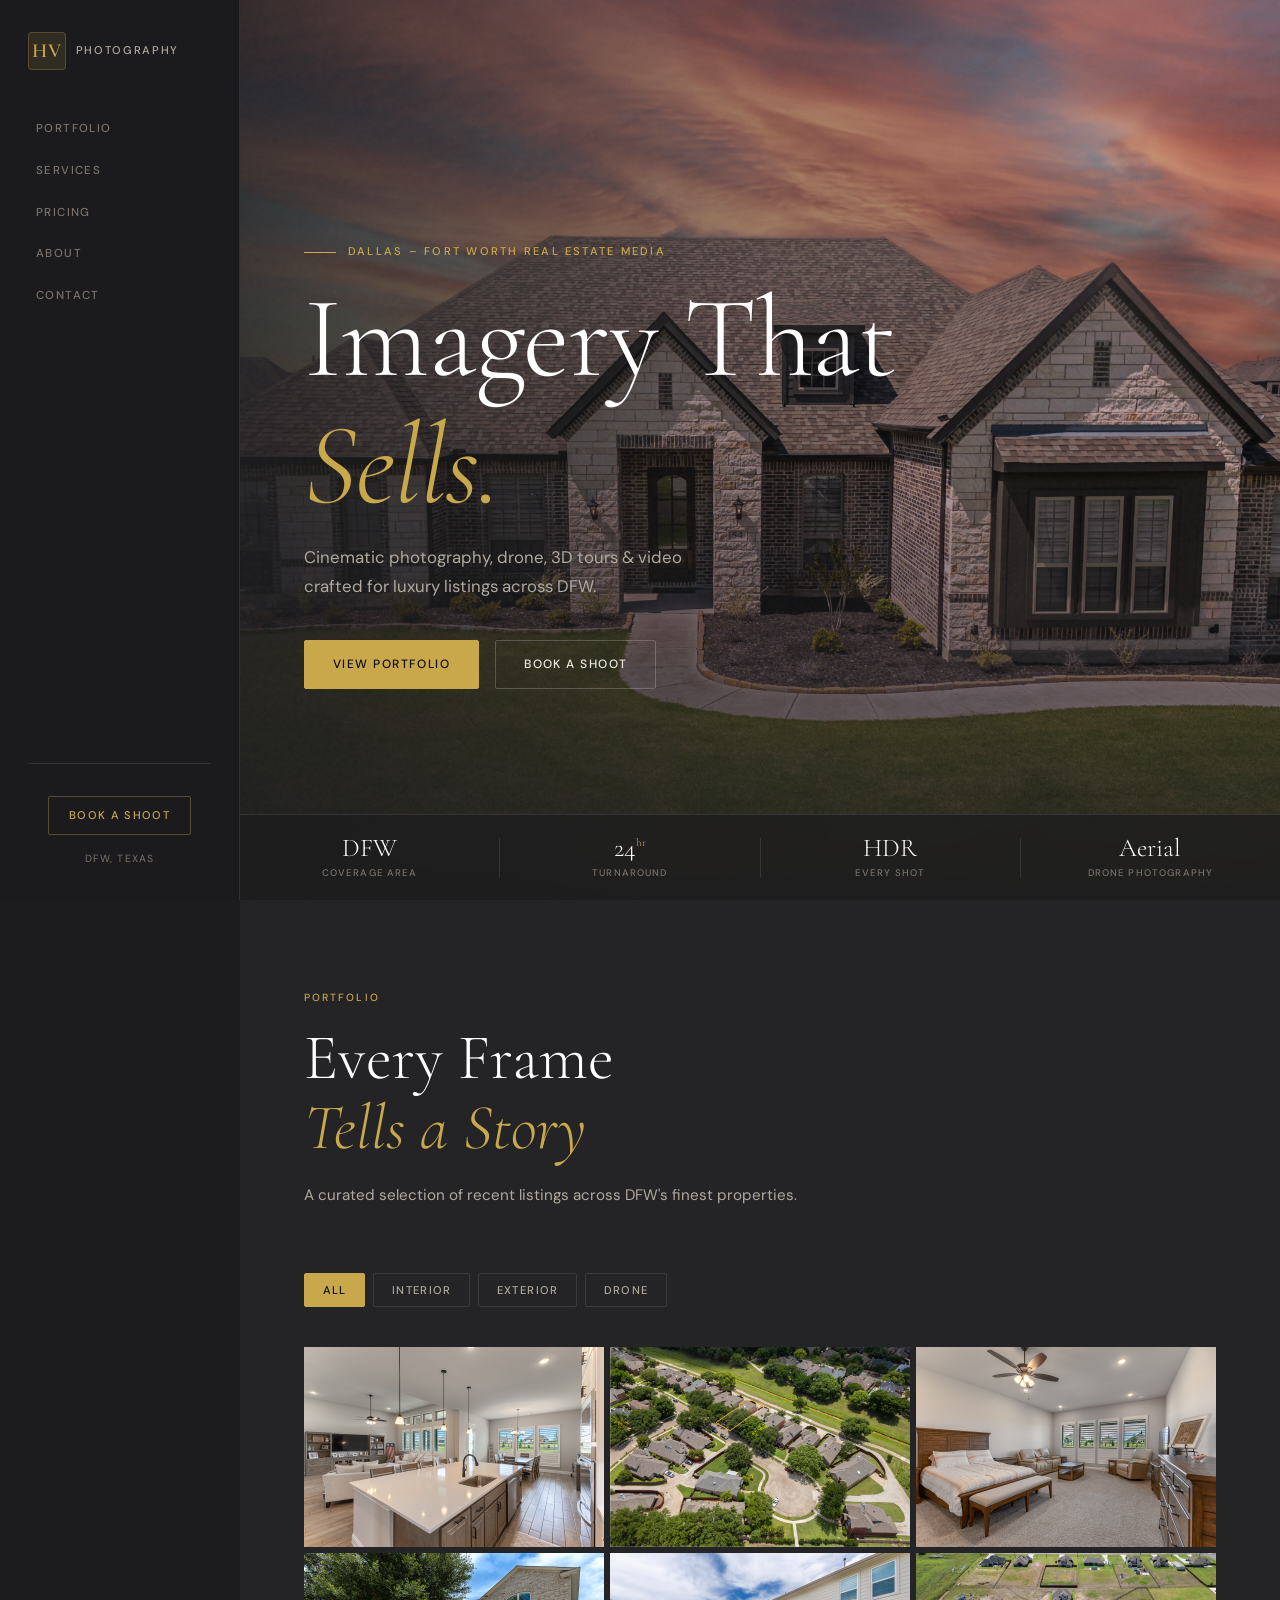
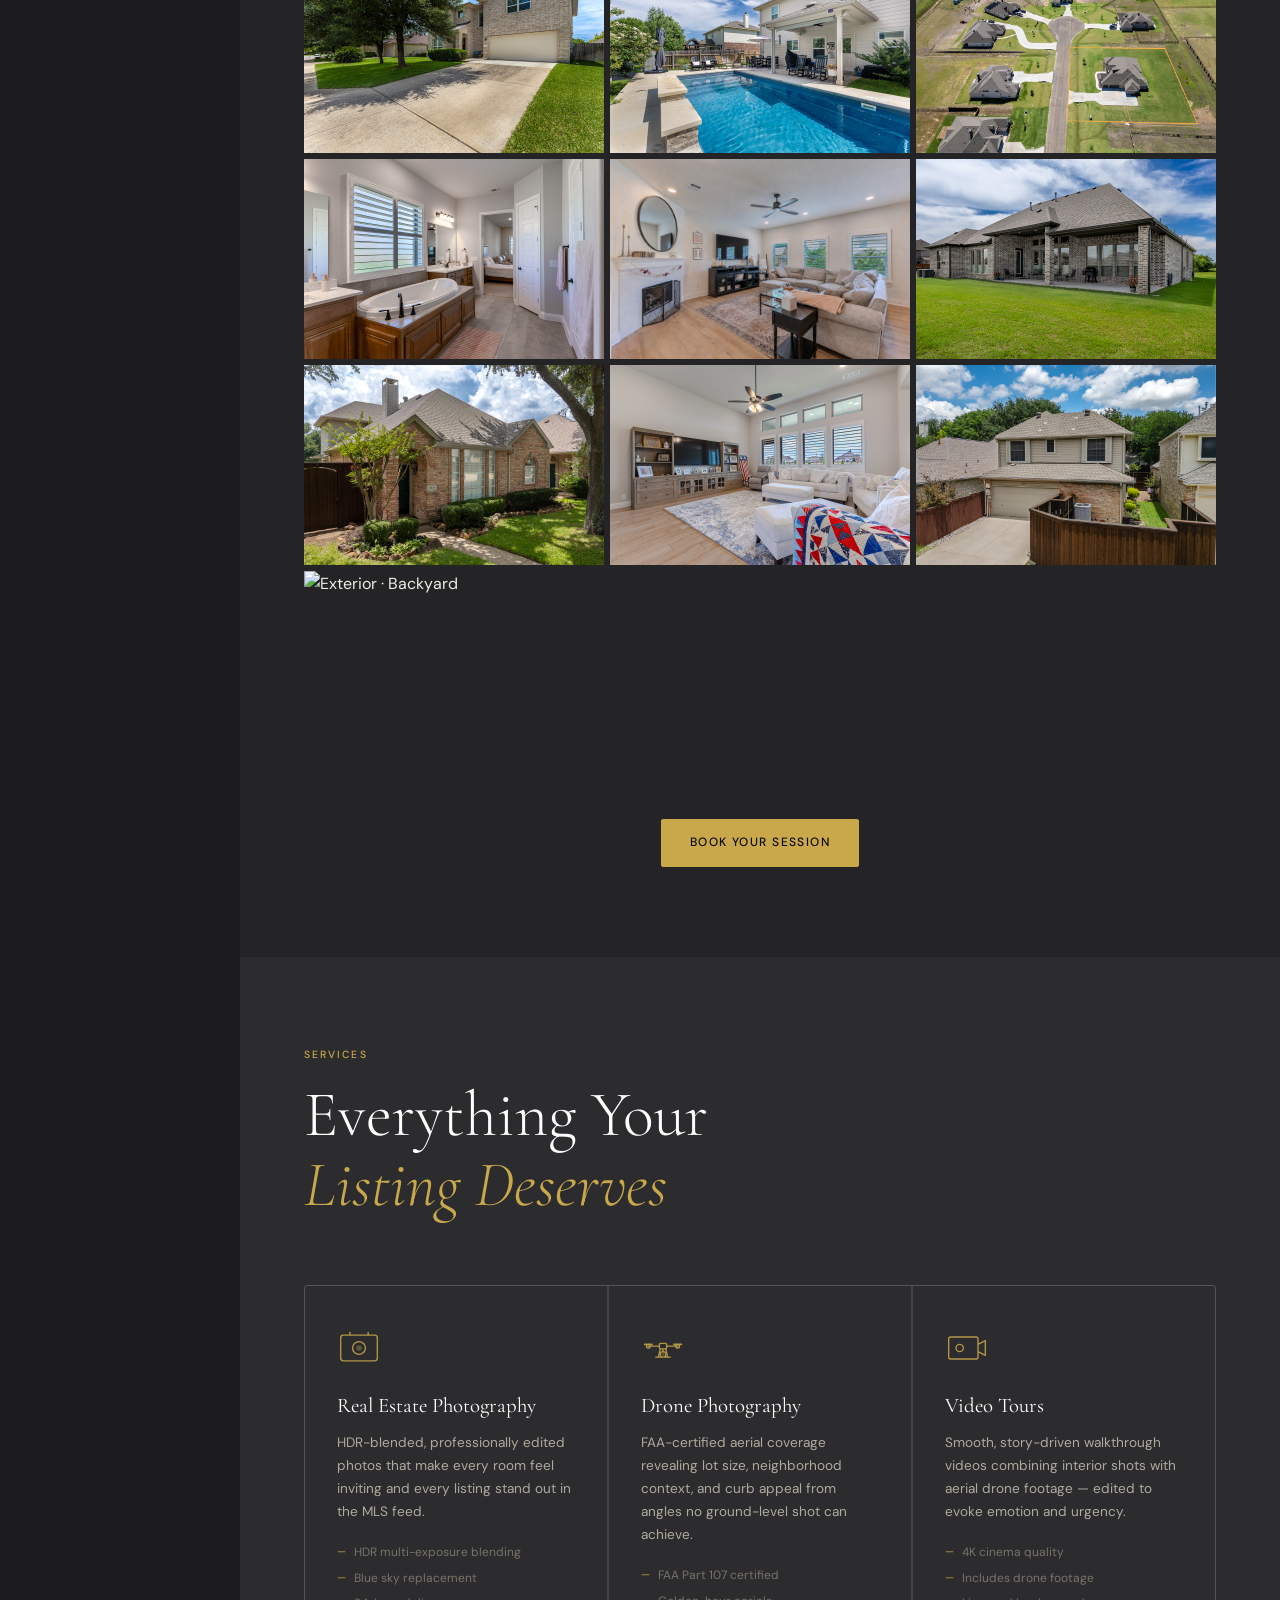
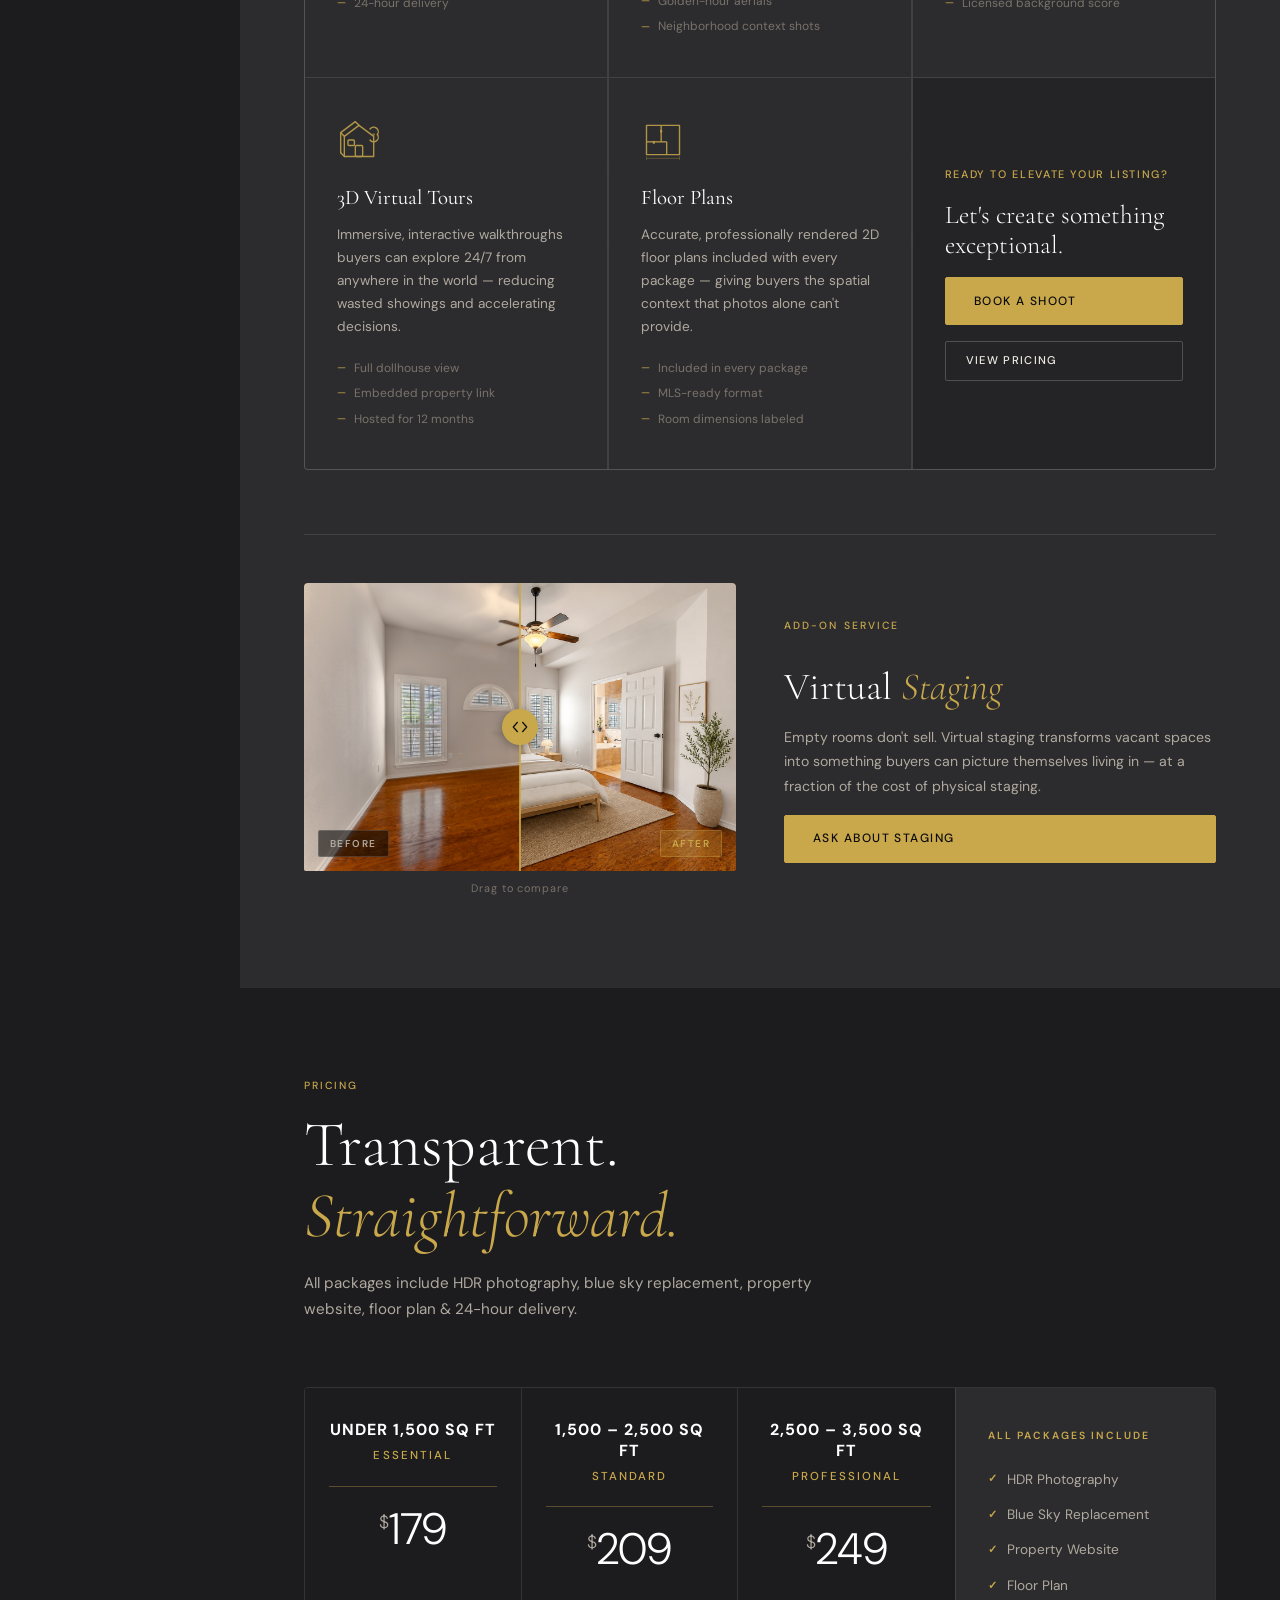
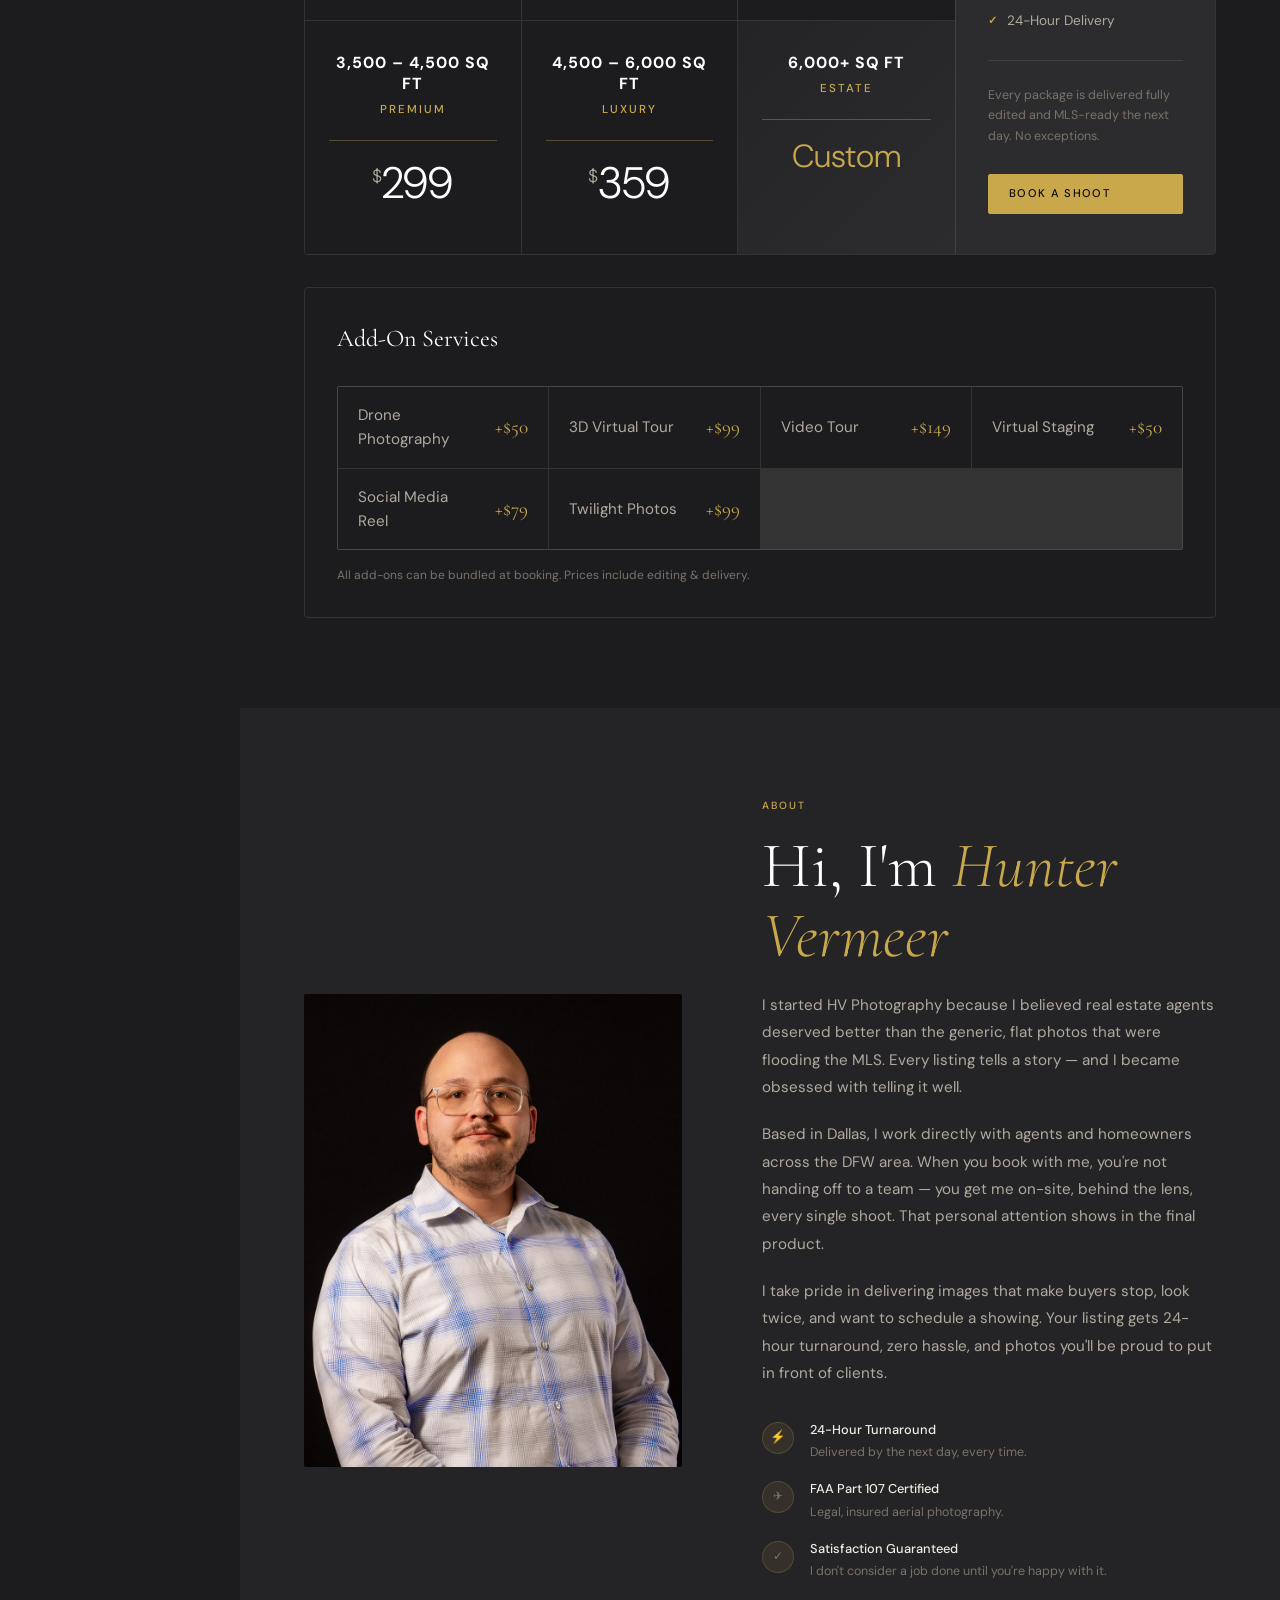
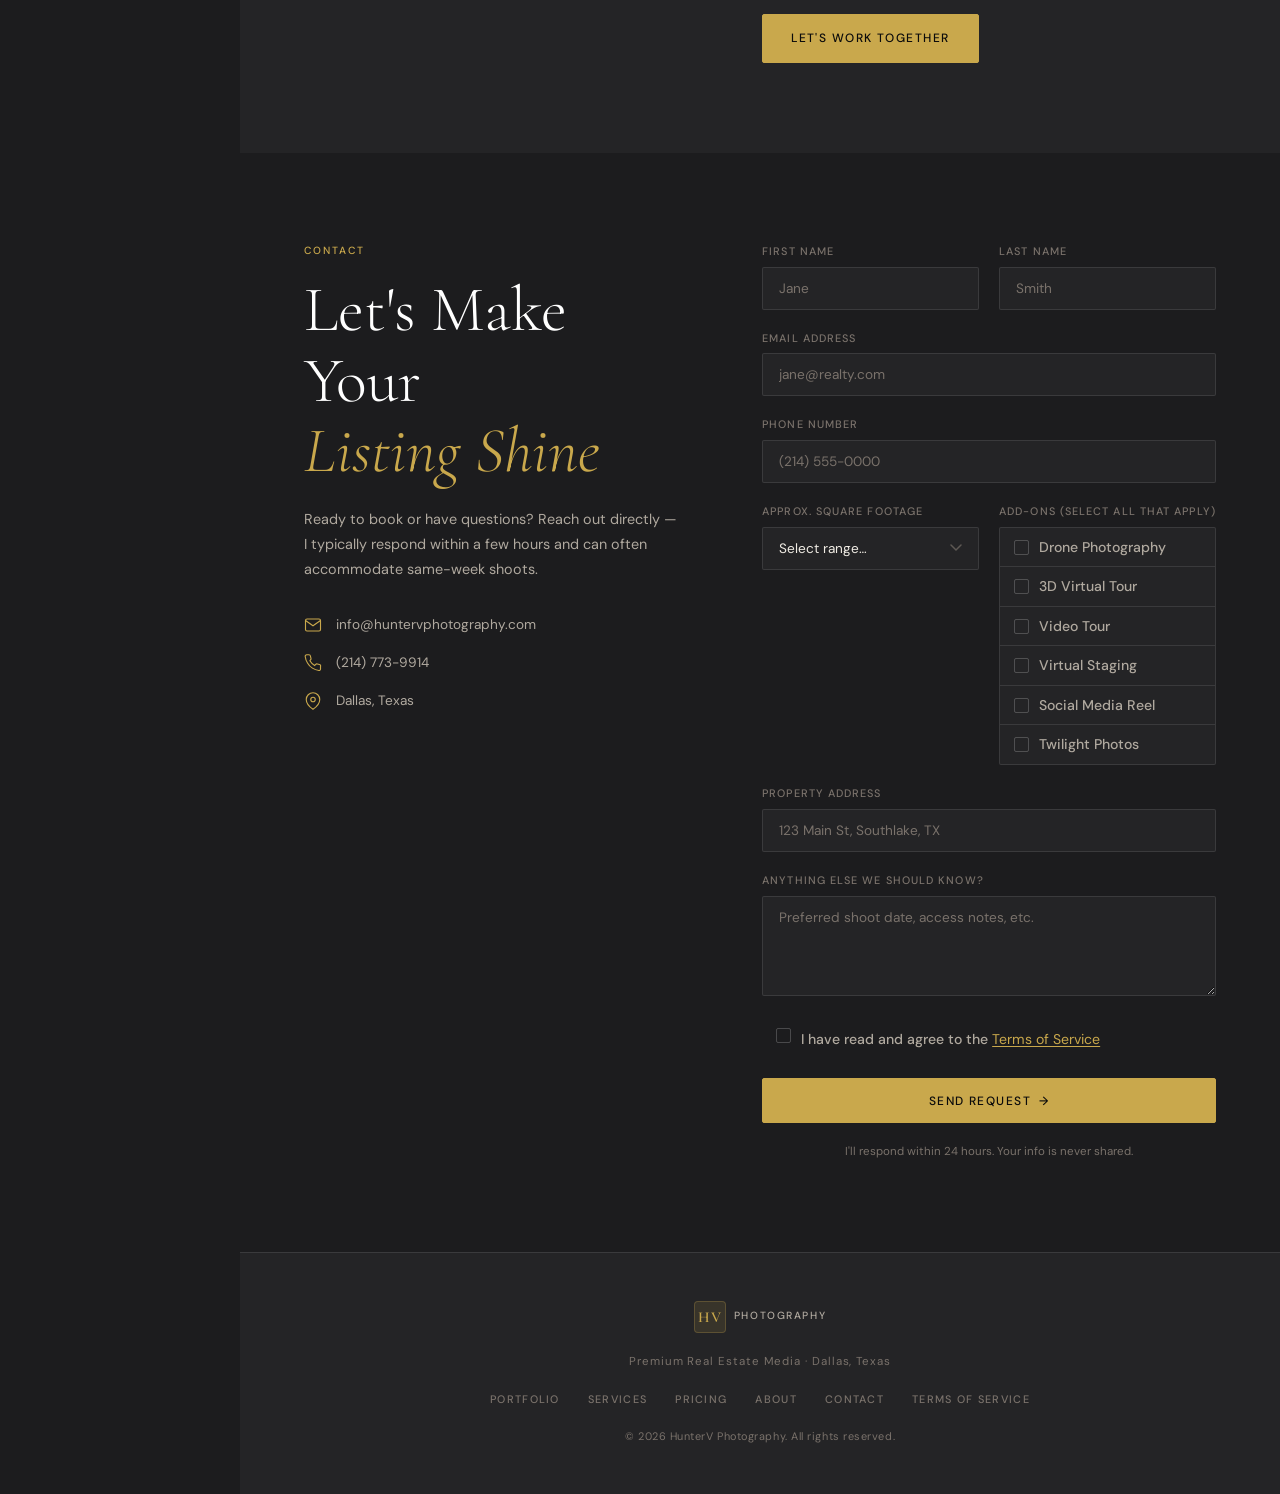
==== commit a57d1f47: "Add files via upload" ====
--- a/index.html
+++ b/index.html
@@ -719,6 +719,15 @@
               <textarea id="message" name="message" rows="4" placeholder="Preferred shoot date, access notes, etc."></textarea>
             </div>
 
+            <!-- Terms of Service checkbox -->
+            <div class="form-group terms-check">
+              <label class="checkbox-item terms-checkbox-item">
+                <input type="checkbox" id="termsAgree" name="termsAgree" required aria-required="true" />
+                <span class="checkbox-box"></span>
+                <span class="checkbox-label">I have read and agree to the <button type="button" class="terms-link" id="openTerms">Terms of Service</button></span>
+              </label>
+            </div>
+
             <button type="submit" class="btn btn--gold btn--full" id="submitBtn">
               <span class="btn-text">Send Request</span>
               <span class="btn-icon" aria-hidden="true">→</span>
@@ -730,7 +739,7 @@
           <div class="form-success" id="formSuccess" hidden>
             <div class="form-success__icon" aria-hidden="true">✓</div>
             <h3>Message Received!</h3>
-            <p>We'll be in touch within 24 hours to confirm your booking details.</p>
+            <p>I'll be in touch within 24 hours to confirm your booking details.</p>
           </div>
         </div>
       </div>
@@ -743,19 +752,72 @@
           <span class="logo-mark">HV</span>
           <span class="logo-text">Photography</span>
         </div>
-        <p class="footer__tagline">Premium Real Estate Media · Dallas–Fort Worth, Texas</p>
+        <p class="footer__tagline">Premium Real Estate Media · Dallas, Texas</p>
         <nav class="footer__links" aria-label="Footer navigation">
           <a href="#portfolio">Portfolio</a>
           <a href="#services">Services</a>
           <a href="#pricing">Pricing</a>
           <a href="#about">About</a>
           <a href="#contact">Contact</a>
+          <a href="terms.html">Terms of Service</a>
         </nav>
         <p class="footer__copy">&copy; <span id="year"></span> HunterV Photography. All rights reserved.</p>
       </div>
     </footer>
 
   </main><!-- /main-content -->
+
+  <!-- ─── TERMS MODAL ────────────────────────── -->
+  <div class="terms-modal" id="termsModal" aria-hidden="true" role="dialog" aria-modal="true" aria-labelledby="termsModalTitle">
+    <div class="terms-modal__overlay" id="termsModalOverlay"></div>
+    <div class="terms-modal__box">
+      <div class="terms-modal__header">
+        <h2 class="terms-modal__title" id="termsModalTitle">Terms of Service</h2>
+        <button class="terms-modal__close" id="closeTerms" aria-label="Close terms">✕</button>
+      </div>
+      <div class="terms-modal__body">
+
+        <p class="terms-intro">These Terms of Service govern all photography and media services provided by HunterV Photography ("Hunter Vermeer") to clients in the Dallas–Fort Worth area. By submitting a booking request or making payment, you agree to these terms.</p>
+
+        <h3>1. Services</h3>
+        <p>HunterV Photography provides real estate photography, drone photography, video tours, 3D virtual tours, floor plans, virtual staging, and related media services. Specific deliverables are confirmed at the time of booking.</p>
+
+        <h3>2. Payment</h3>
+        <p>Payment is due within 15 days of photo delivery. Final edited images will be delivered digitally upon completion of the shoot. HunterV Photography reserves the right to withhold final images until payment is received in full.</p>
+
+        <h3>3. Cancellation</h3>
+        <p>Cancellations made with 48 or more hours of notice are free of charge. Cancellations made within 24 hours of the scheduled shoot will be charged 50% of the package price. Cancellations made within 2 hours of the scheduled shoot, or no-shows, will be charged 100% of the package price.</p>
+
+        <h3>4. Rescheduling & Property Readiness</h3>
+        <p>A flat $75 rescheduling fee applies any time a shoot cannot proceed as scheduled — whether due to a last-minute reschedule request or because the property is not ready for photography upon Hunter's arrival (e.g., not cleaned, not staged, inaccessible, or locked out). This fee covers travel time and scheduling costs regardless of reason.</p>
+
+        <h3>5. Weather</h3>
+        <p>Shoots may be rescheduled at no charge when conditions would materially affect photo quality — such as heavy rain, storms, or severe overcast. Hunter reserves the right to make the final call on whether conditions are suitable. If either party initiates a weather-related reschedule, no fee applies.</p>
+
+        <h3>6. Copyright & Usage Rights</h3>
+        <p>HunterV Photography retains full copyright of all images and media produced. Upon receipt of payment, the client is granted a non-exclusive license to use the delivered images for real estate marketing purposes, including MLS listings, social media, and print marketing. Images may not be resold, transferred, or licensed to third parties without written consent.</p>
+
+        <h3>7. Property Access & Client Responsibilities</h3>
+        <p>The client is responsible for ensuring the property is clean, staged, and accessible at the scheduled shoot time. HunterV Photography is not responsible for the quality of images resulting from a property that was not properly prepared.</p>
+
+        <h3>8. Delivery</h3>
+        <p>Edited images will be delivered within 24 hours of the shoot date. Delivery times may vary for video tours, 3D virtual tours, or other complex media services, which will be communicated at the time of booking.</p>
+
+        <h3>9. Satisfaction</h3>
+        <p>HunterV Photography is committed to delivering high-quality work. If you are unsatisfied with your images, please reach out within 48 hours of delivery and we will work to resolve the issue.</p>
+
+        <h3>10. Governing Law</h3>
+        <p>These terms are governed by the laws of the State of Texas. Any disputes shall be resolved in Dallas County, Texas.</p>
+
+        <p class="terms-updated">Last updated: June 2026</p>
+
+      </div>
+      <div class="terms-modal__footer">
+        <button class="btn btn--gold" id="agreeTerms">I Agree</button>
+        <button class="btn btn--ghost" id="closeTerms2">Close</button>
+      </div>
+    </div>
+  </div>
 
   <script src="script.js"></script>
   <script src="https://cdnjs.cloudflare.com/ajax/libs/glightbox/3.3.0/js/glightbox.min.js"></script>
--- a/style.css
+++ b/style.css
@@ -1755,3 +1755,122 @@
   will-change: left;
   transform: translateX(-50%) translateZ(0);
 }
+
+/* ── TERMS CHECKBOX & MODAL ───────────────────────── */
+.terms-check {
+  margin-top: .25rem;
+}
+.terms-checkbox-item {
+  align-items: flex-start !important;
+}
+.terms-link {
+  background: none;
+  border: none;
+  padding: 0;
+  color: var(--c-gold);
+  font-size: inherit;
+  font-family: inherit;
+  cursor: pointer;
+  text-decoration: underline;
+  text-underline-offset: 2px;
+}
+.terms-link:hover { color: var(--c-gold-lt); }
+
+/* Modal */
+.terms-modal {
+  display: none;
+  position: fixed;
+  inset: 0;
+  z-index: 500;
+  align-items: center;
+  justify-content: center;
+  padding: 1.5rem;
+}
+.terms-modal.open { display: flex; }
+
+.terms-modal__overlay {
+  position: absolute;
+  inset: 0;
+  background: rgba(0,0,0,.75);
+  backdrop-filter: blur(3px);
+}
+
+.terms-modal__box {
+  position: relative;
+  z-index: 1;
+  background: var(--c-bg-2);
+  border: 1px solid var(--c-border);
+  border-radius: 6px;
+  width: 100%;
+  max-width: 680px;
+  max-height: 85vh;
+  display: flex;
+  flex-direction: column;
+  overflow: hidden;
+}
+
+.terms-modal__header {
+  display: flex;
+  align-items: center;
+  justify-content: space-between;
+  padding: 1.5rem 2rem;
+  border-bottom: 1px solid var(--c-border);
+  flex-shrink: 0;
+}
+.terms-modal__title {
+  font-family: var(--f-display);
+  font-size: 1.5rem;
+  font-weight: 400;
+  color: var(--c-white);
+}
+.terms-modal__close {
+  background: none;
+  border: none;
+  color: var(--c-text-3);
+  font-size: 1.1rem;
+  cursor: pointer;
+  padding: 4px 8px;
+  transition: color .2s;
+}
+.terms-modal__close:hover { color: var(--c-text); }
+
+.terms-modal__body {
+  padding: 1.75rem 2rem;
+  overflow-y: auto;
+  flex: 1;
+  -webkit-overflow-scrolling: touch;
+}
+.terms-modal__body h3 {
+  font-family: var(--f-display);
+  font-size: 1rem;
+  font-weight: 400;
+  color: var(--c-white);
+  margin: 1.5rem 0 .5rem;
+}
+.terms-modal__body h3:first-of-type { margin-top: 0; }
+.terms-modal__body p {
+  font-size: .85rem;
+  color: var(--c-text-2);
+  line-height: 1.75;
+}
+.terms-intro {
+  font-size: .82rem !important;
+  color: var(--c-text-3) !important;
+  font-style: italic;
+  margin-bottom: 1.25rem;
+  padding-bottom: 1.25rem;
+  border-bottom: 1px solid var(--c-border);
+}
+.terms-updated {
+  margin-top: 2rem !important;
+  font-size: .72rem !important;
+  color: var(--c-text-3) !important;
+}
+
+.terms-modal__footer {
+  display: flex;
+  gap: 1rem;
+  padding: 1.25rem 2rem;
+  border-top: 1px solid var(--c-border);
+  flex-shrink: 0;
+}
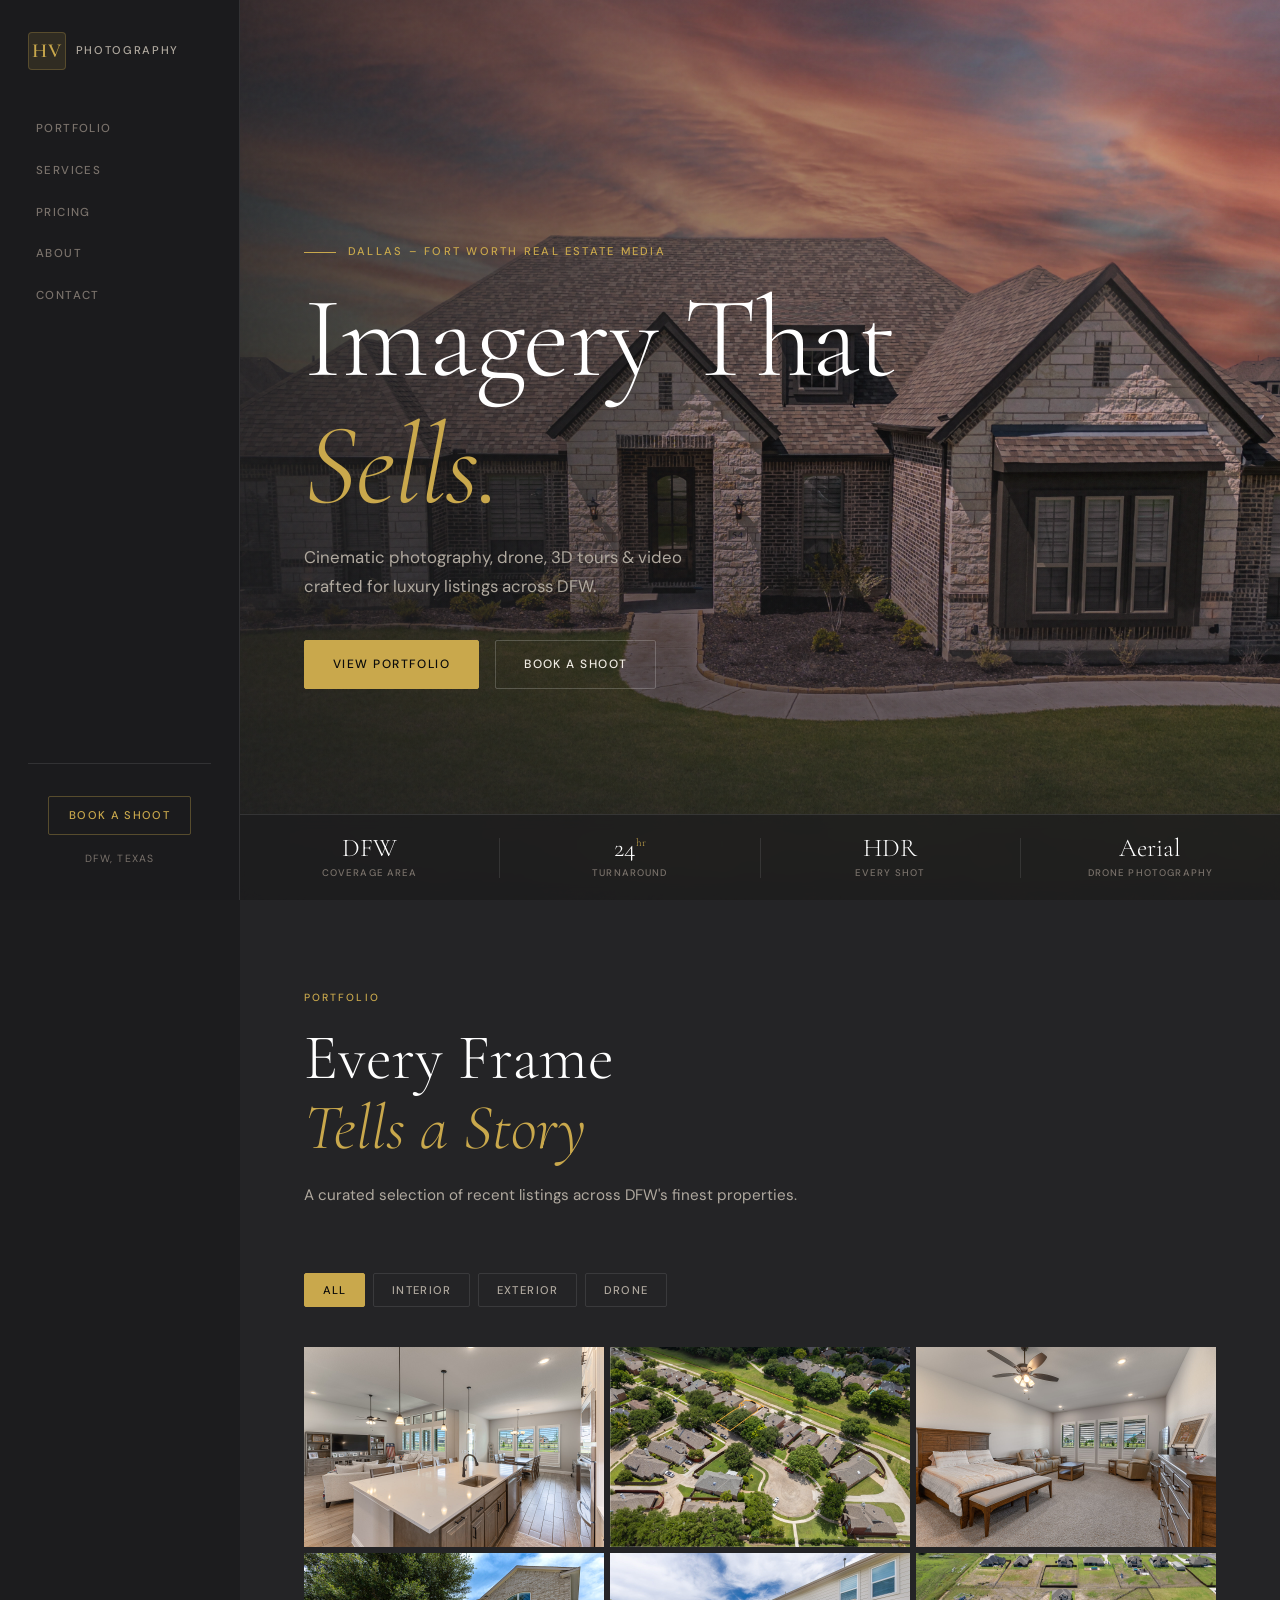
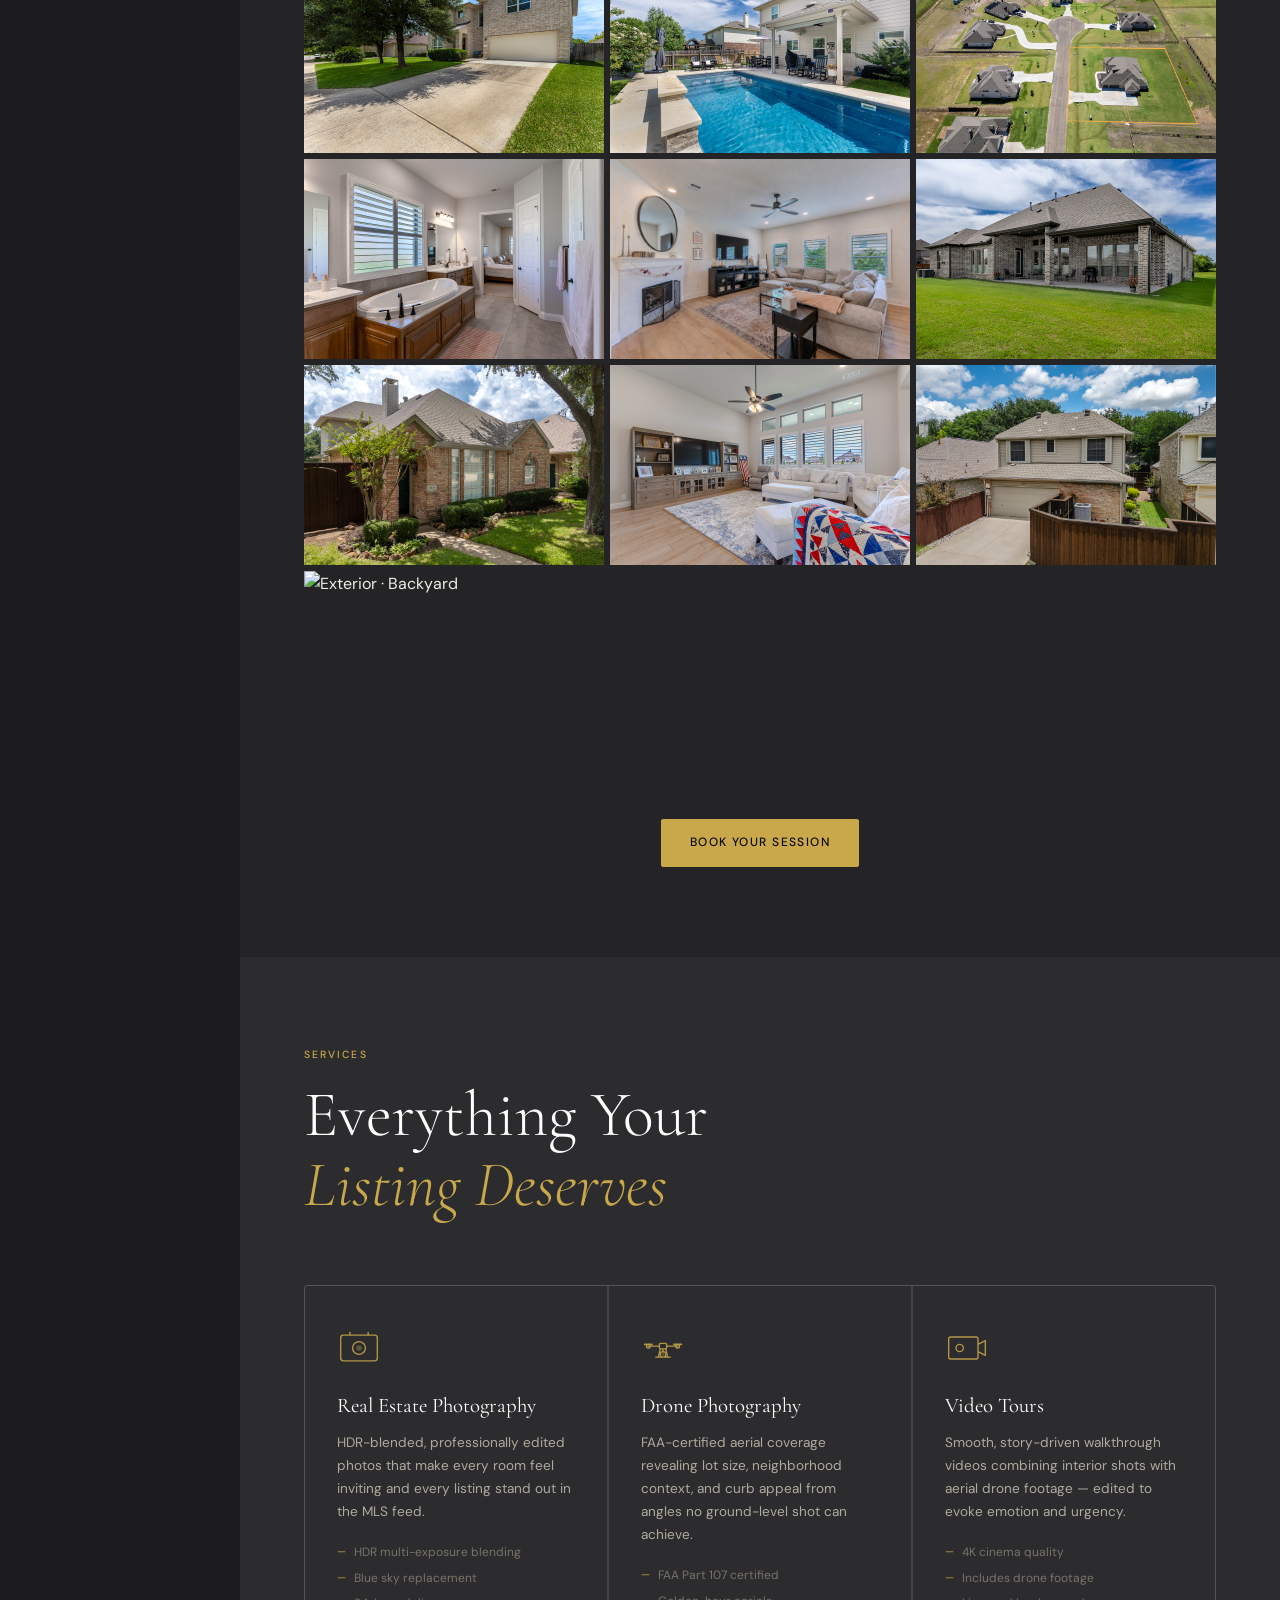
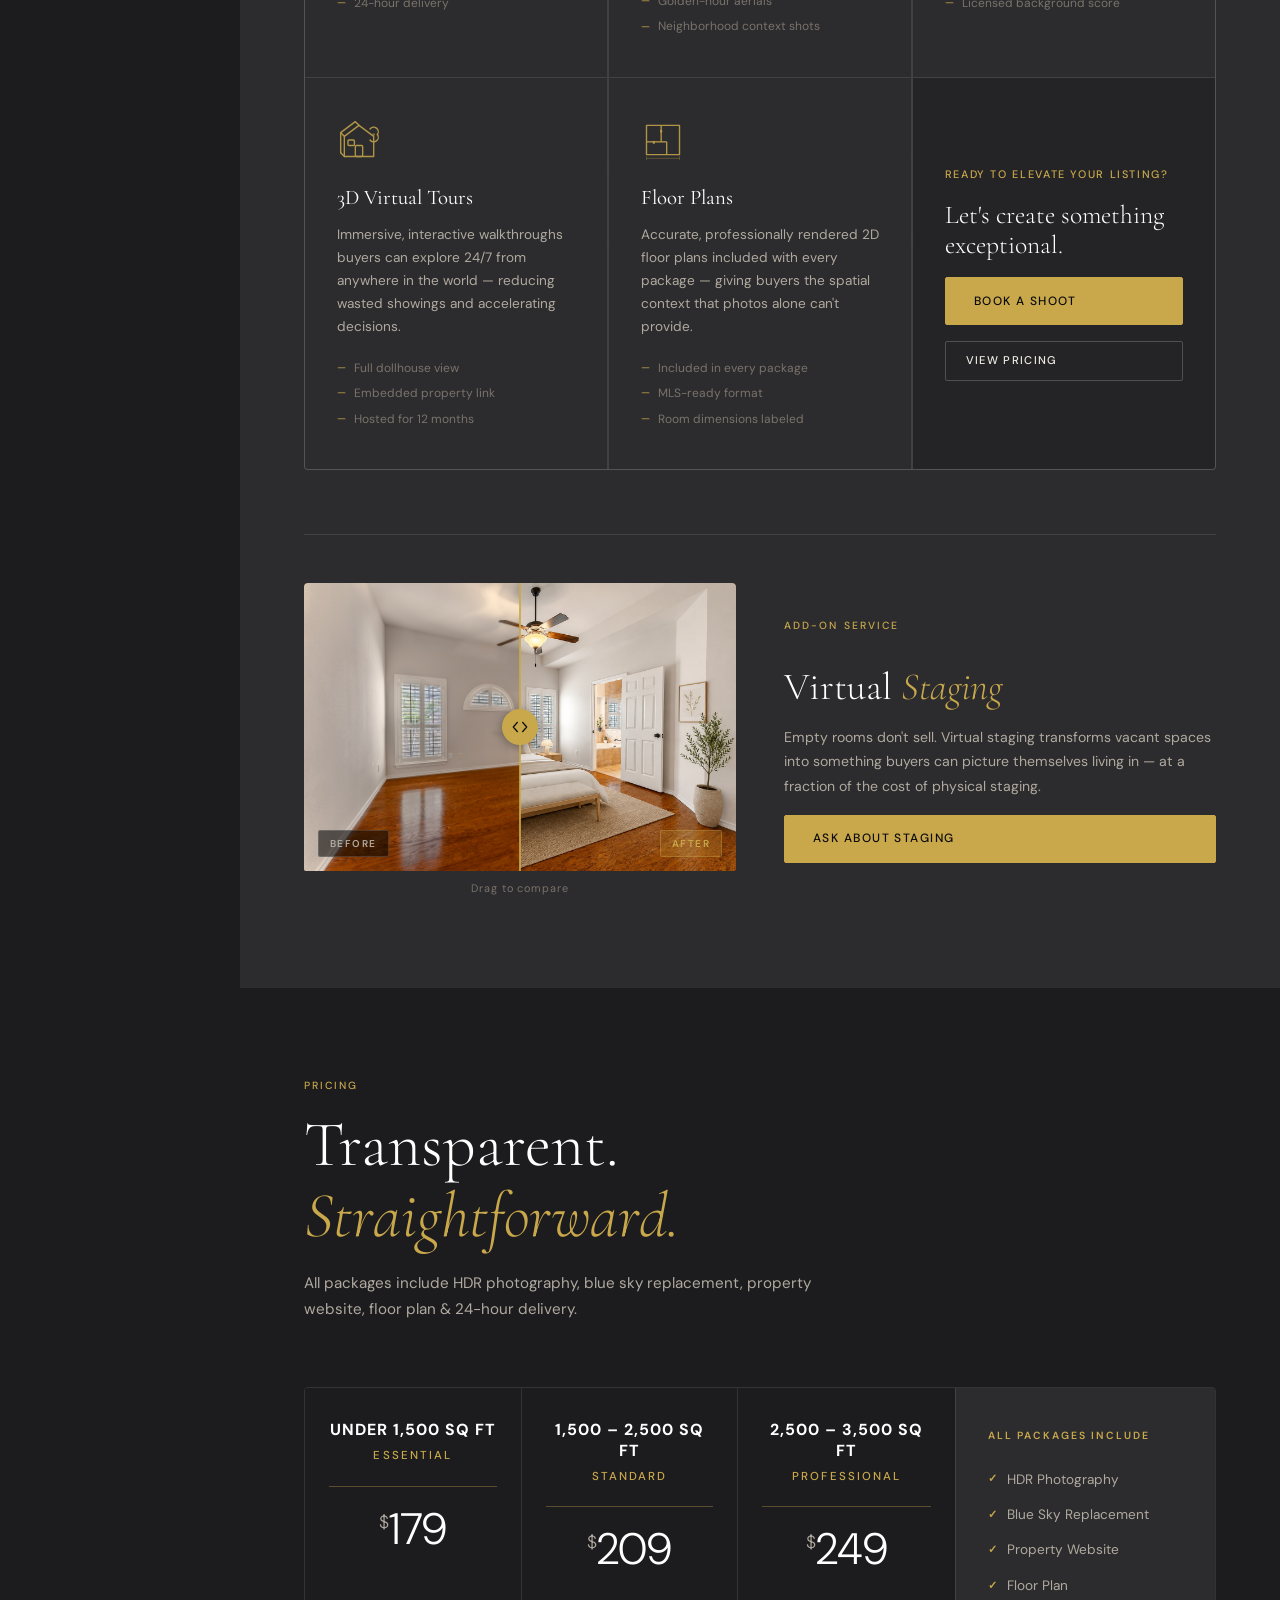
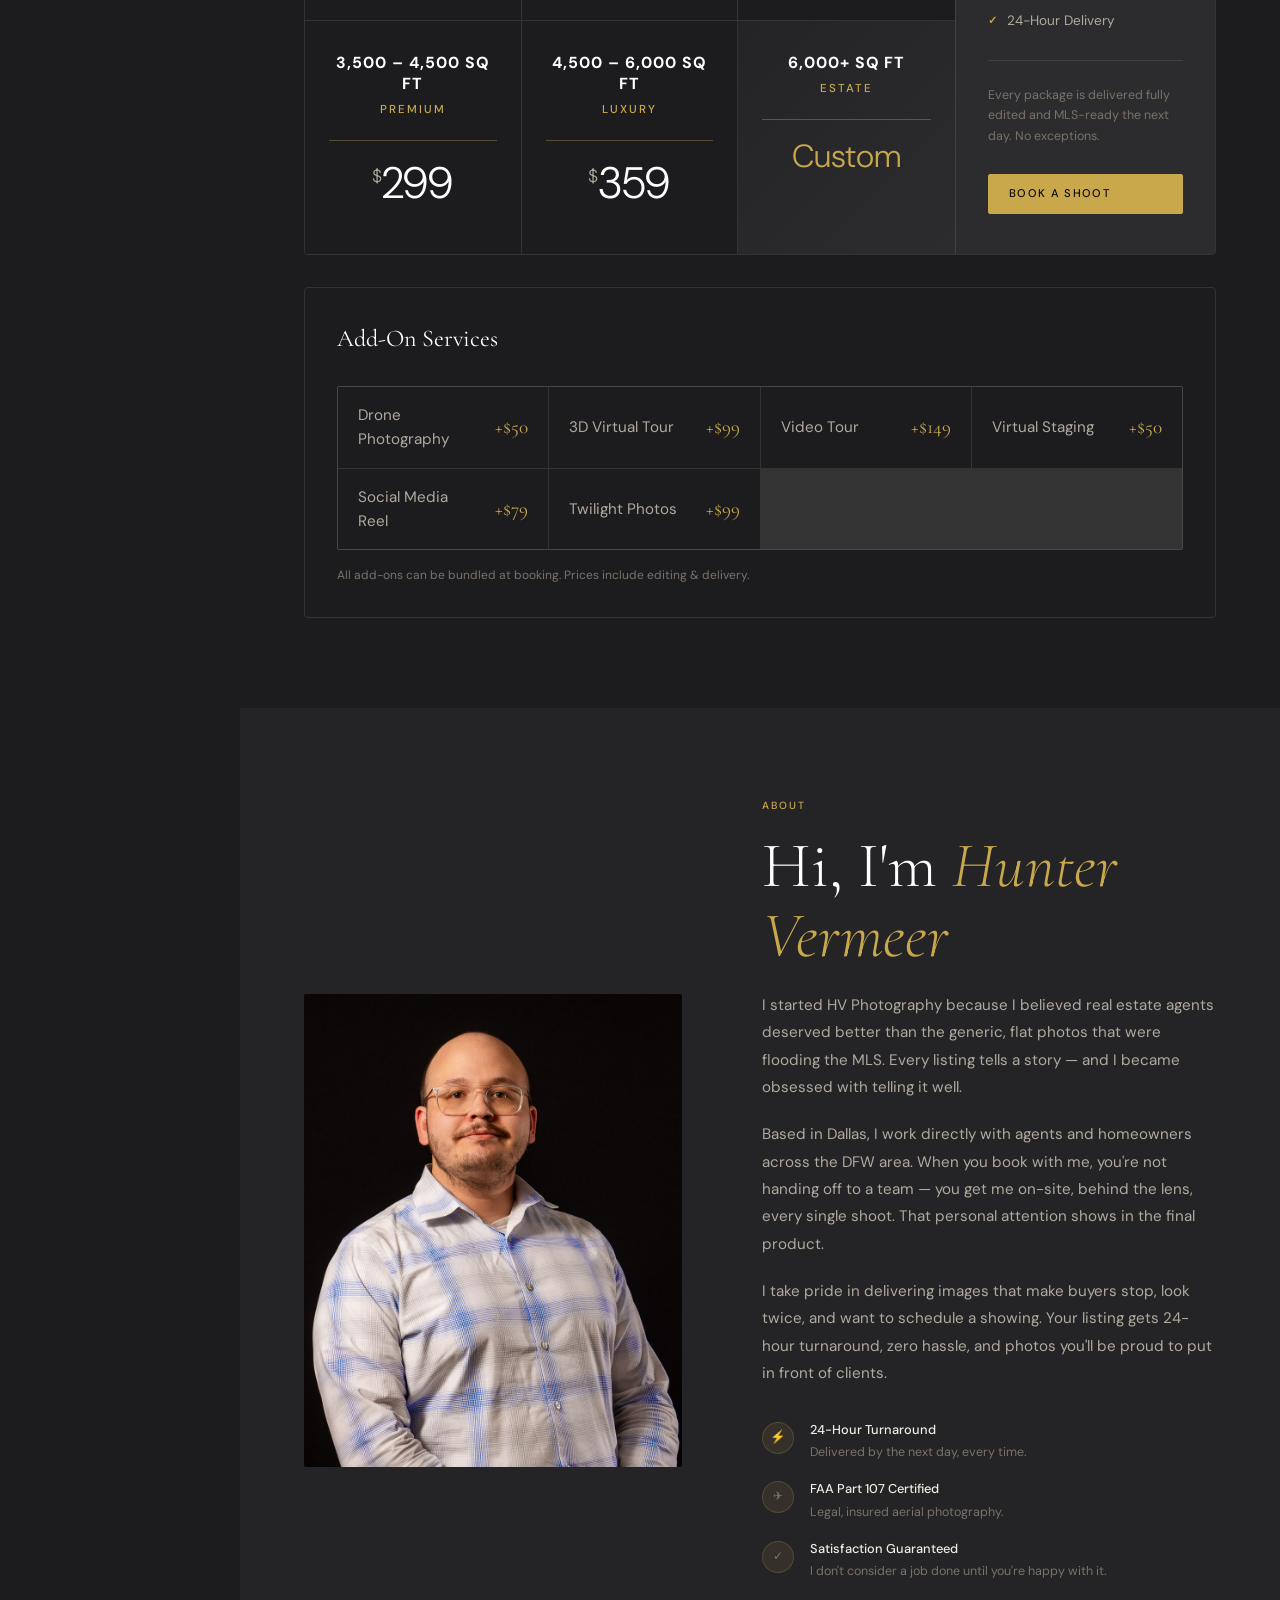
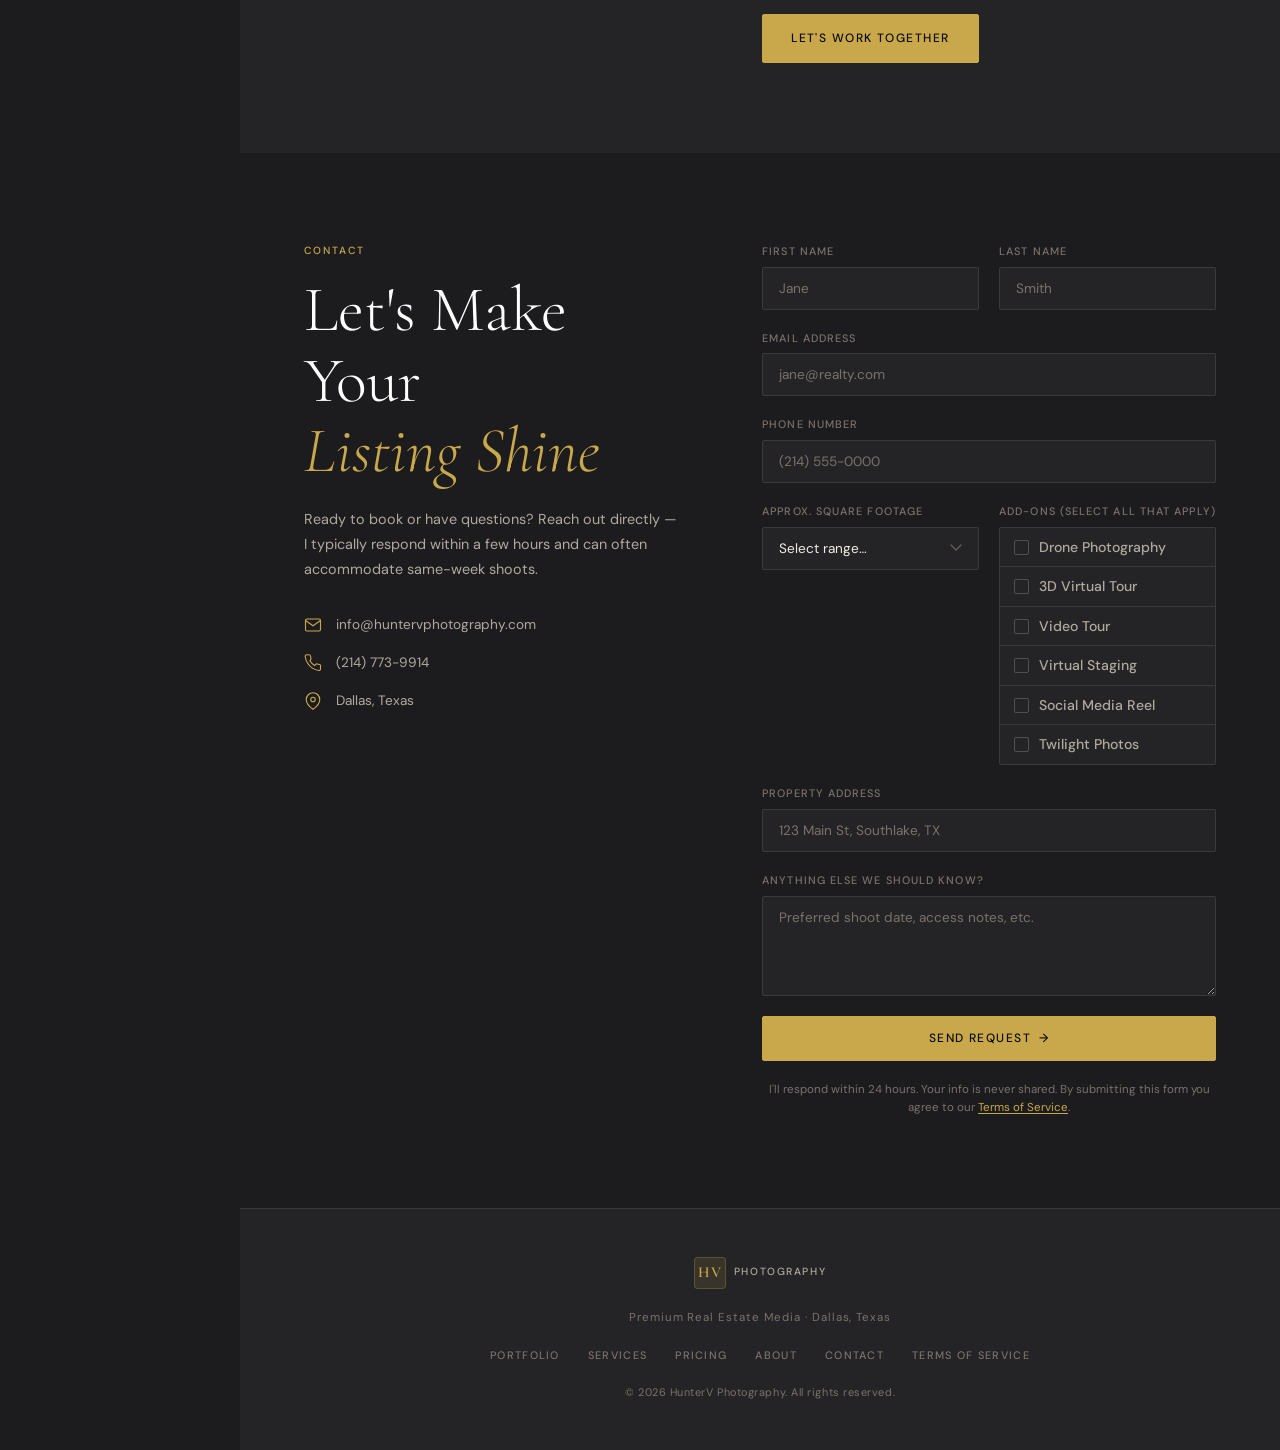
==== commit 2f8198c6: "Add files via upload" ====
--- a/index.html
+++ b/index.html
@@ -719,21 +719,12 @@
               <textarea id="message" name="message" rows="4" placeholder="Preferred shoot date, access notes, etc."></textarea>
             </div>
 
-            <!-- Terms of Service checkbox -->
-            <div class="form-group terms-check">
-              <label class="checkbox-item terms-checkbox-item">
-                <input type="checkbox" id="termsAgree" name="termsAgree" required aria-required="true" />
-                <span class="checkbox-box"></span>
-                <span class="checkbox-label">I have read and agree to the <button type="button" class="terms-link" id="openTerms">Terms of Service</button></span>
-              </label>
-            </div>
-
             <button type="submit" class="btn btn--gold btn--full" id="submitBtn">
               <span class="btn-text">Send Request</span>
               <span class="btn-icon" aria-hidden="true">→</span>
             </button>
 
-            <p class="form__note">I'll respond within 24 hours. Your info is never shared.</p>
+            <p class="form__note">I'll respond within 24 hours. Your info is never shared. By submitting this form you agree to our <button type="button" class="terms-link" id="openTerms">Terms of Service</button>.</p>
           </form>
 
           <div class="form-success" id="formSuccess" hidden>
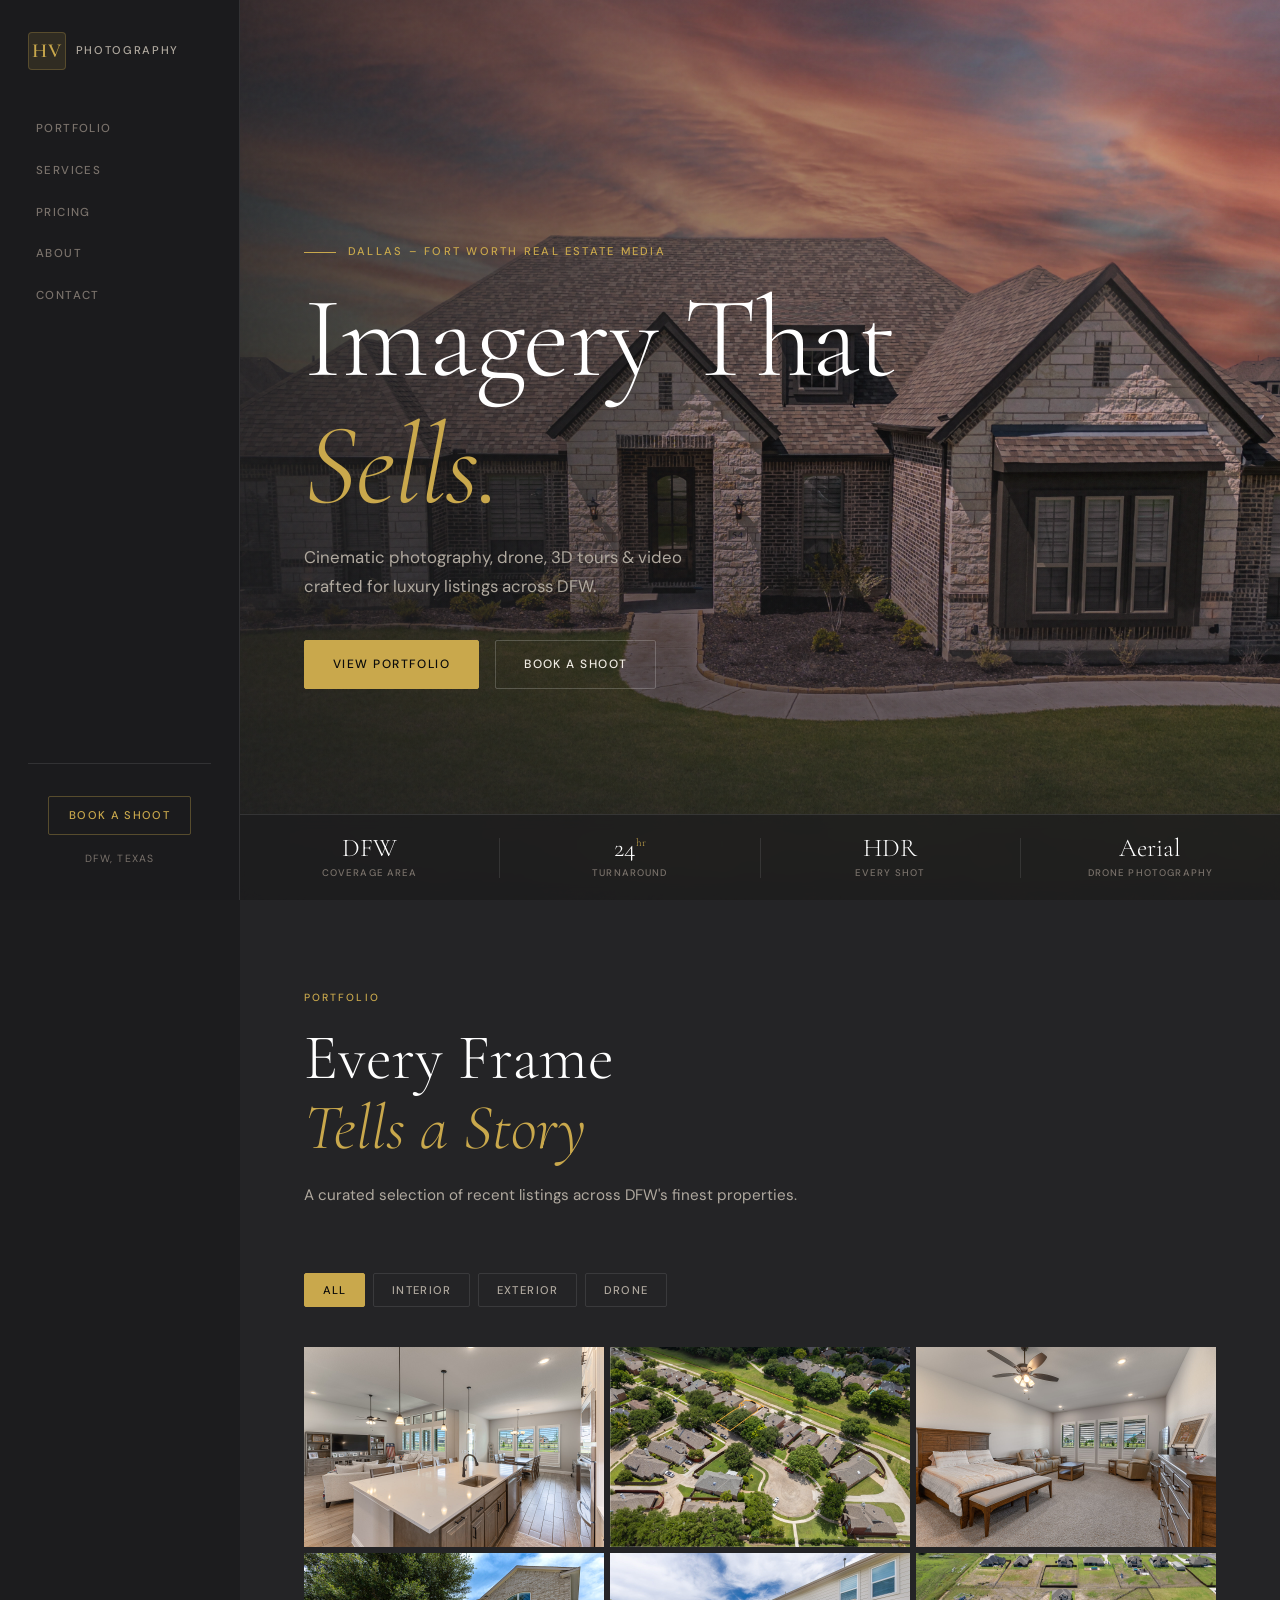
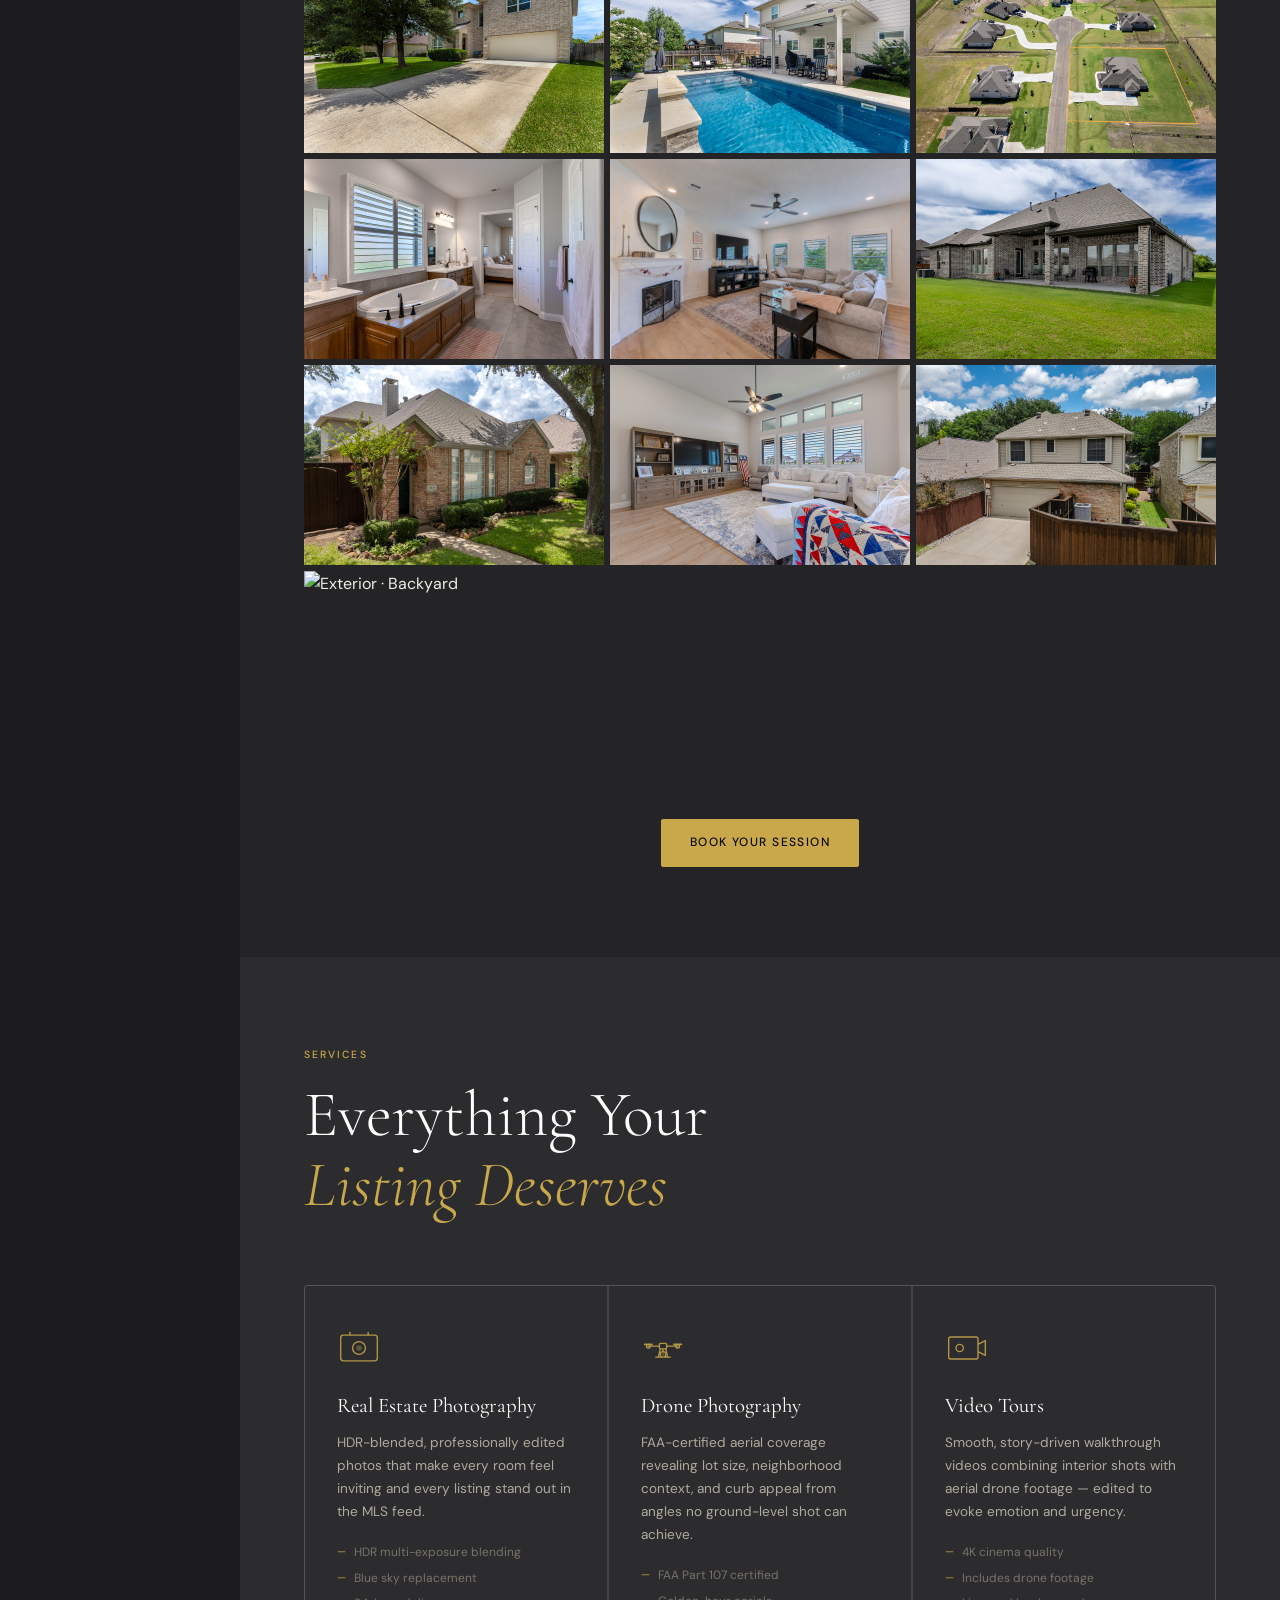
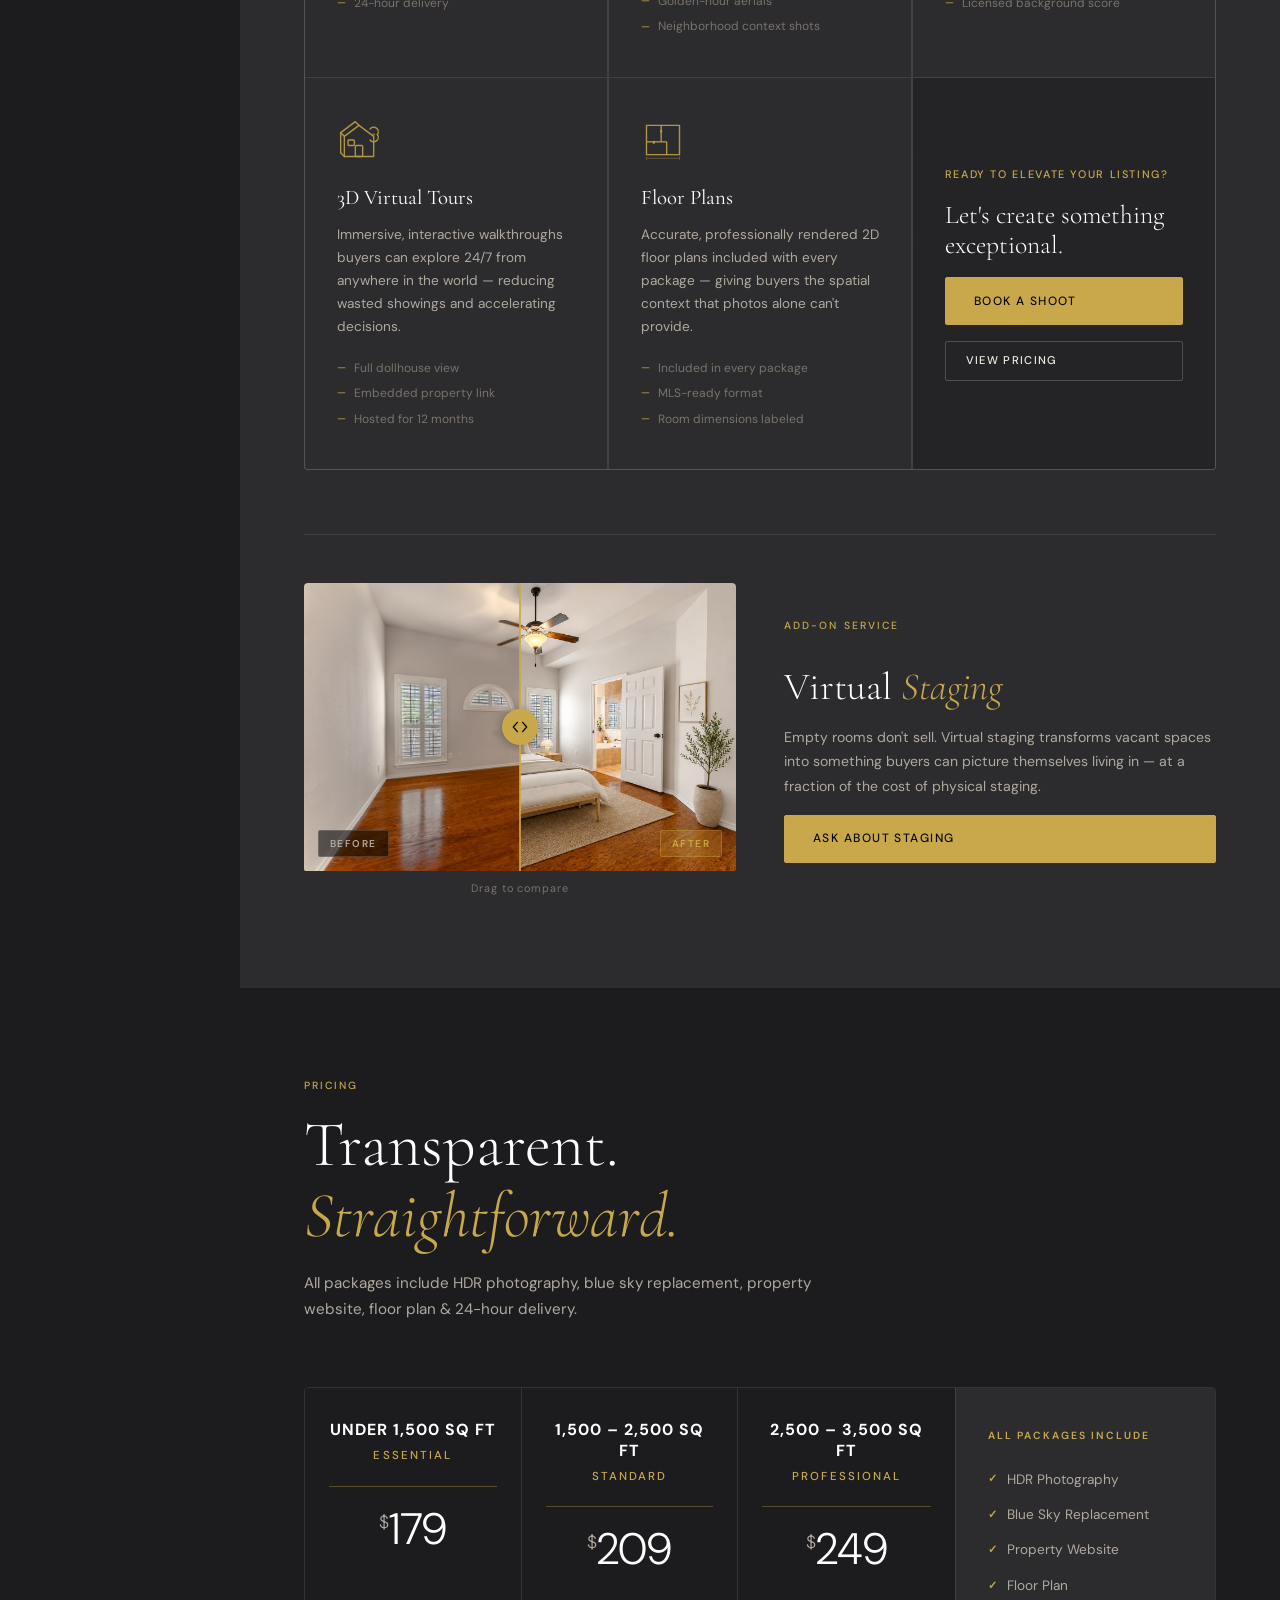
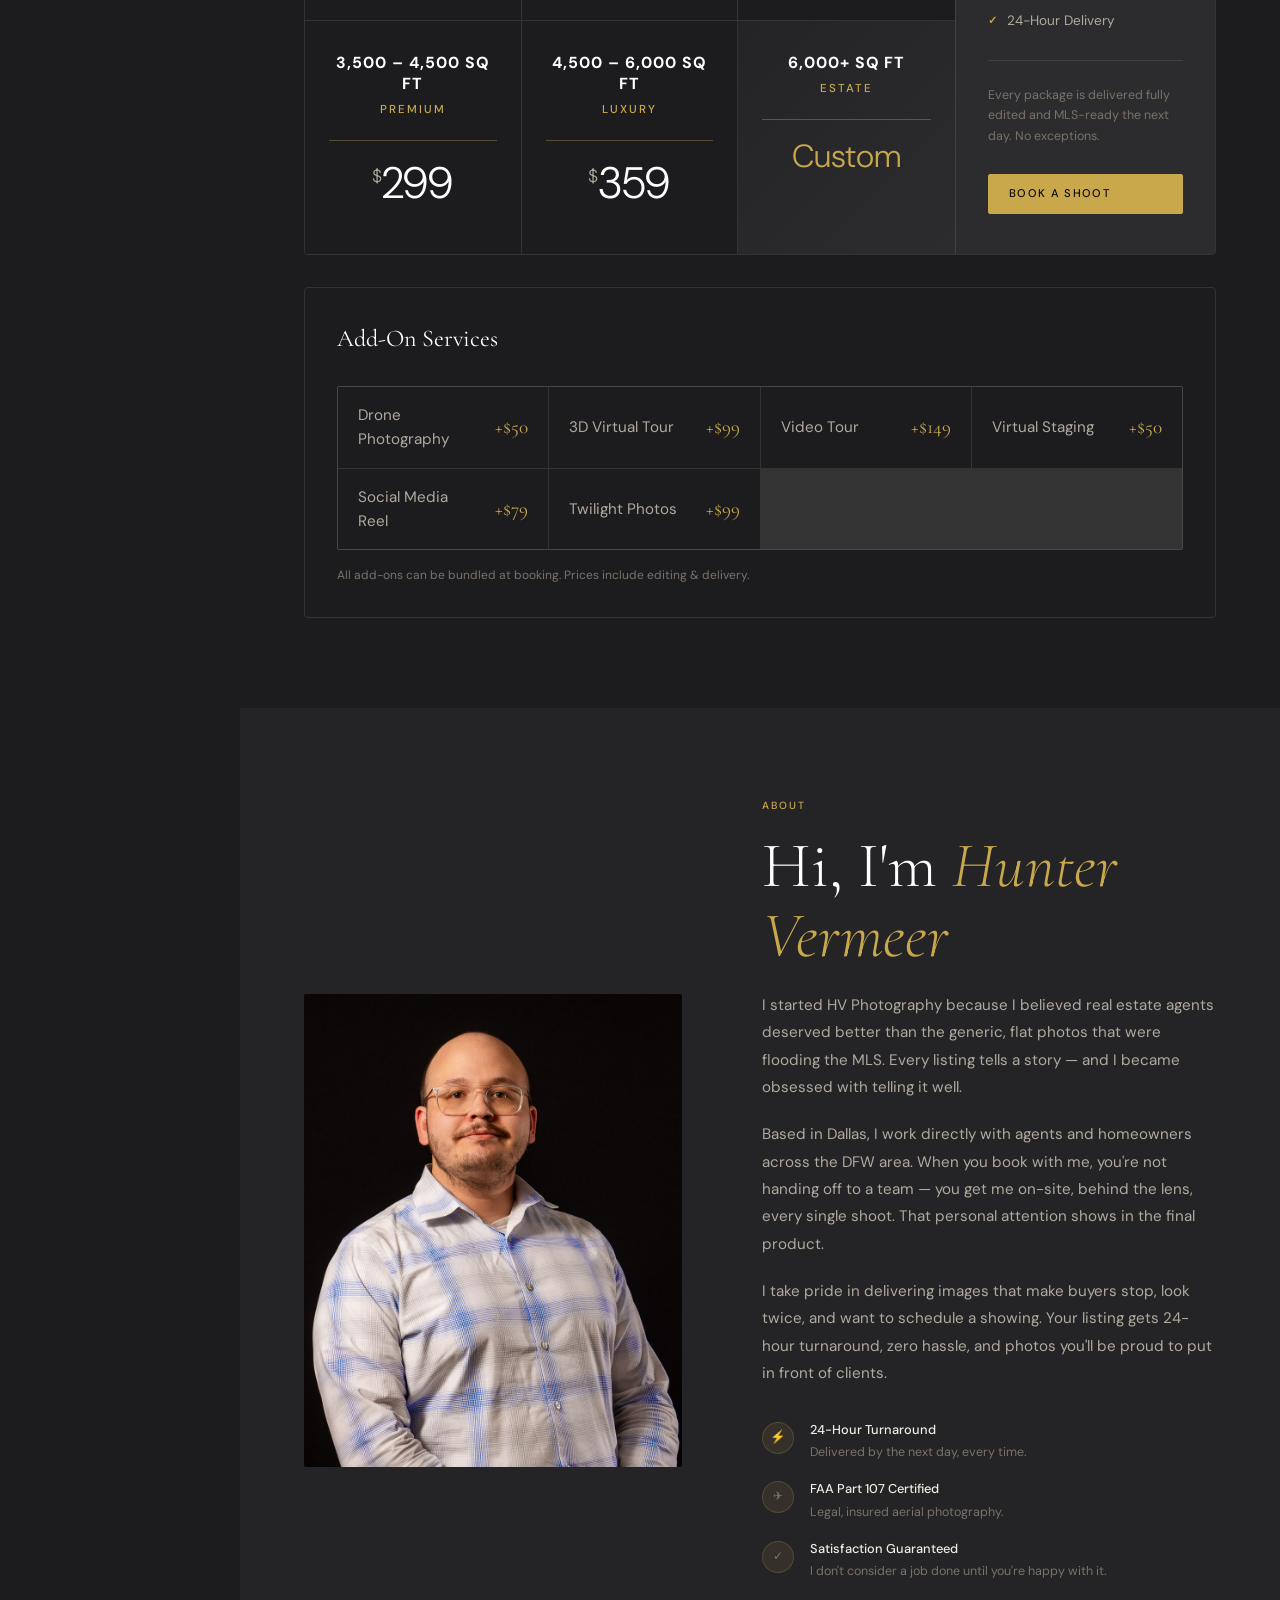
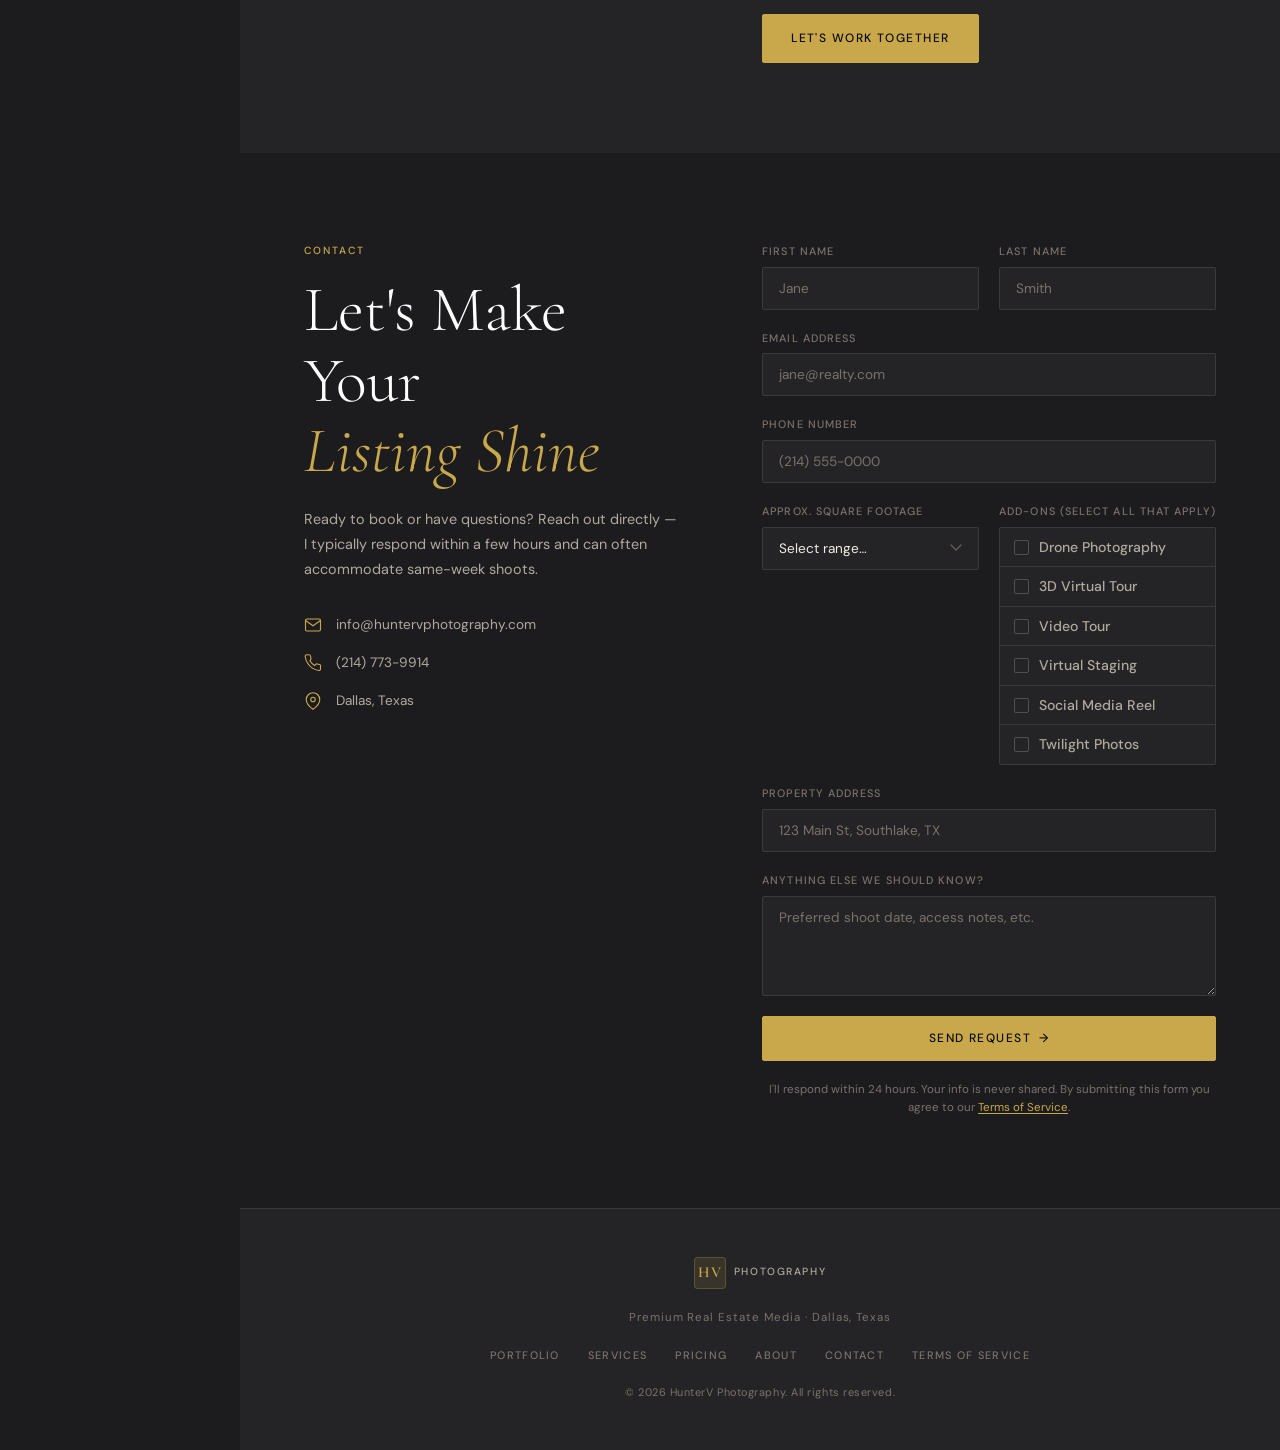
==== commit 24b5c09a: "Add files via upload" ====
--- a/index.html
+++ b/index.html
@@ -764,7 +764,7 @@
     <div class="terms-modal__box">
       <div class="terms-modal__header">
         <h2 class="terms-modal__title" id="termsModalTitle">Terms of Service</h2>
-        <button class="terms-modal__close" id="closeTerms" aria-label="Close terms">✕</button>
+        <button class="terms-modal__close" id="closeTerms2" aria-label="Close terms">✕</button>
       </div>
       <div class="terms-modal__body">
 
@@ -804,8 +804,7 @@
 
       </div>
       <div class="terms-modal__footer">
-        <button class="btn btn--gold" id="agreeTerms">I Agree</button>
-        <button class="btn btn--ghost" id="closeTerms2">Close</button>
+        <button class="btn btn--gold" id="closeTerms2">Close</button>
       </div>
     </div>
   </div>
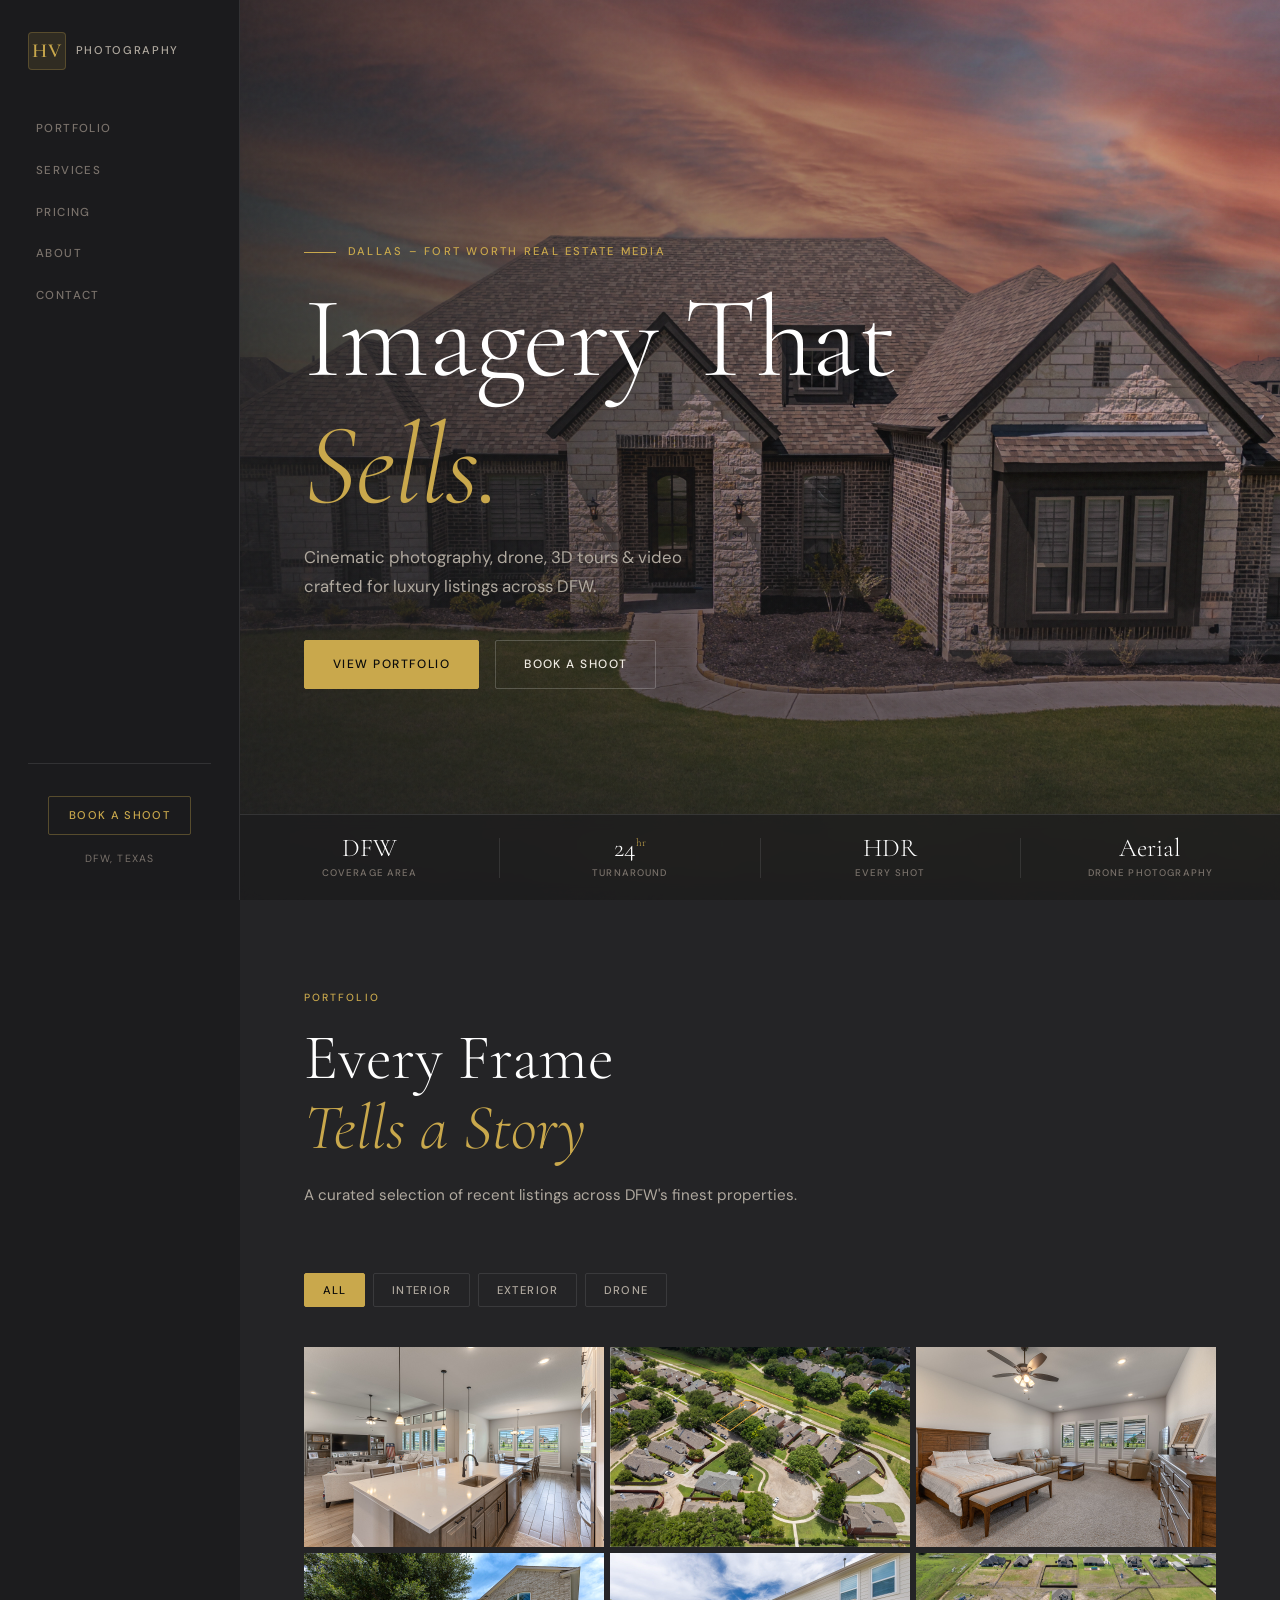
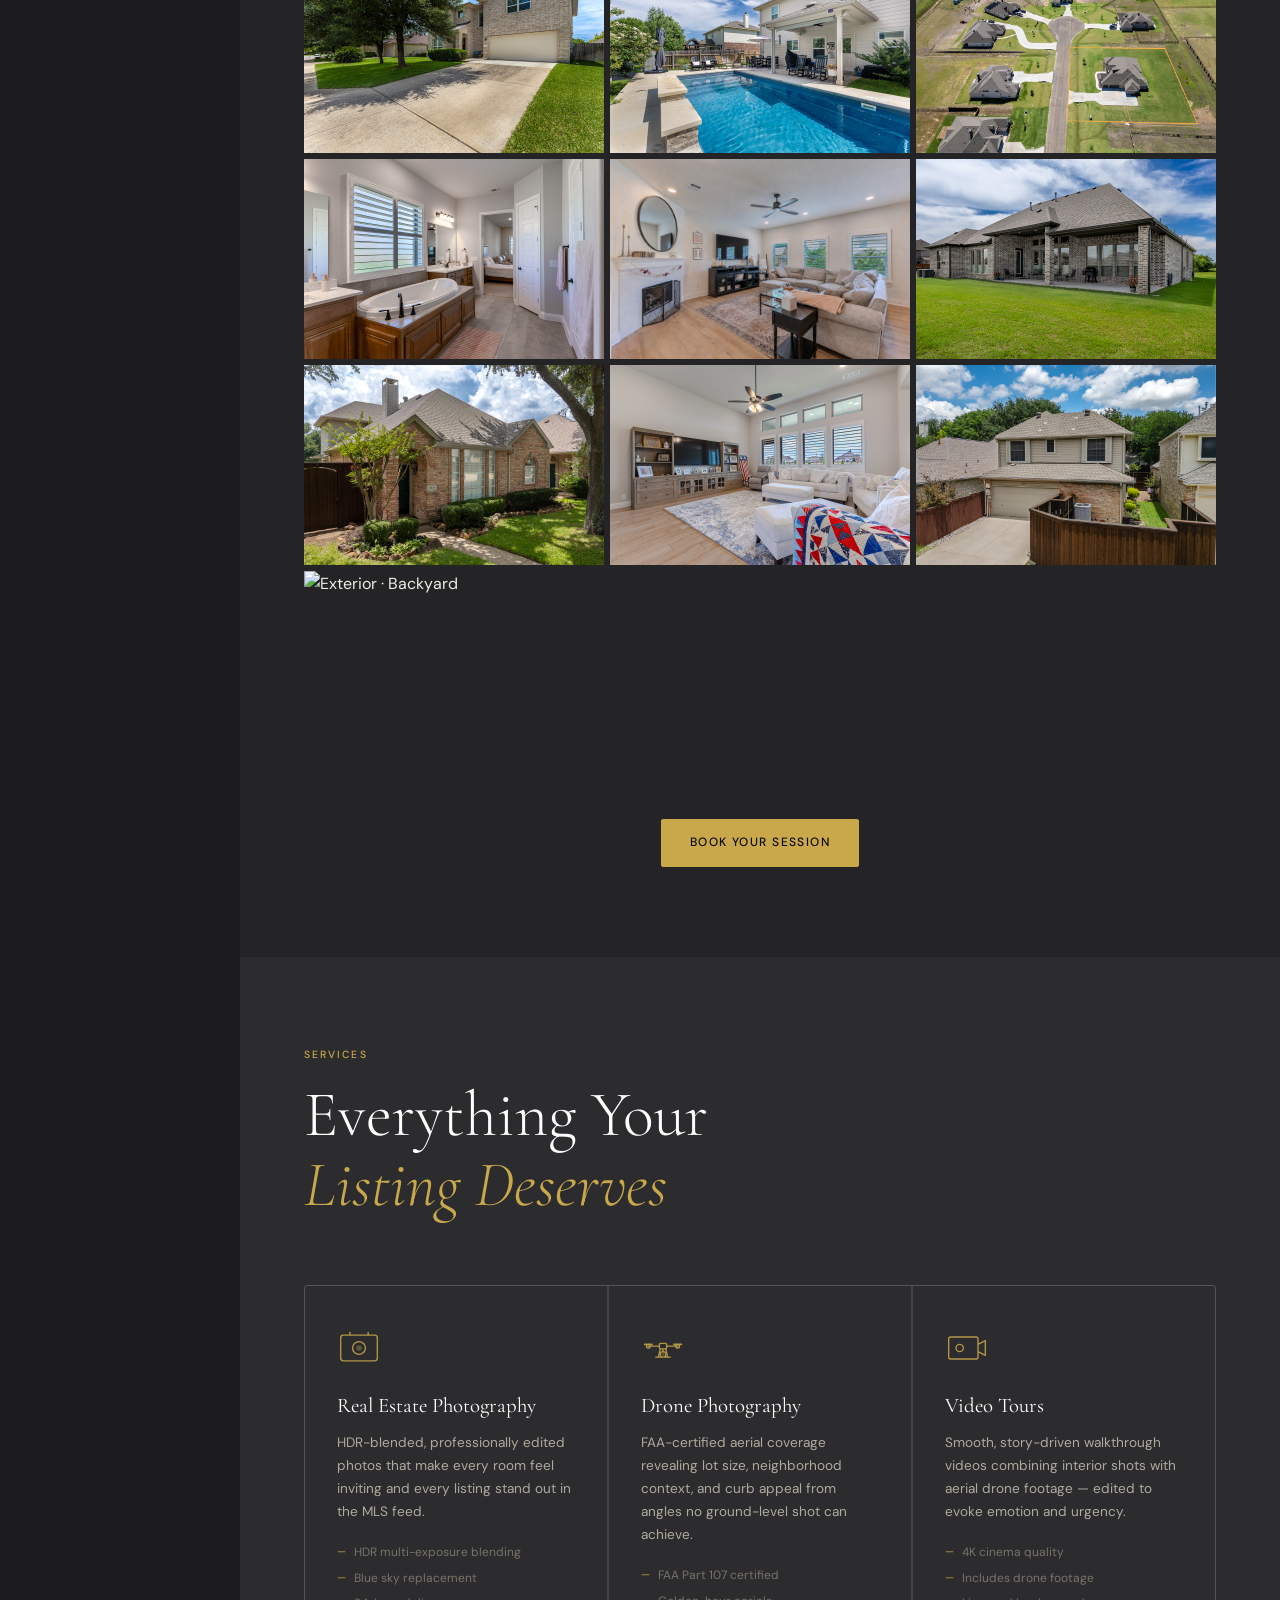
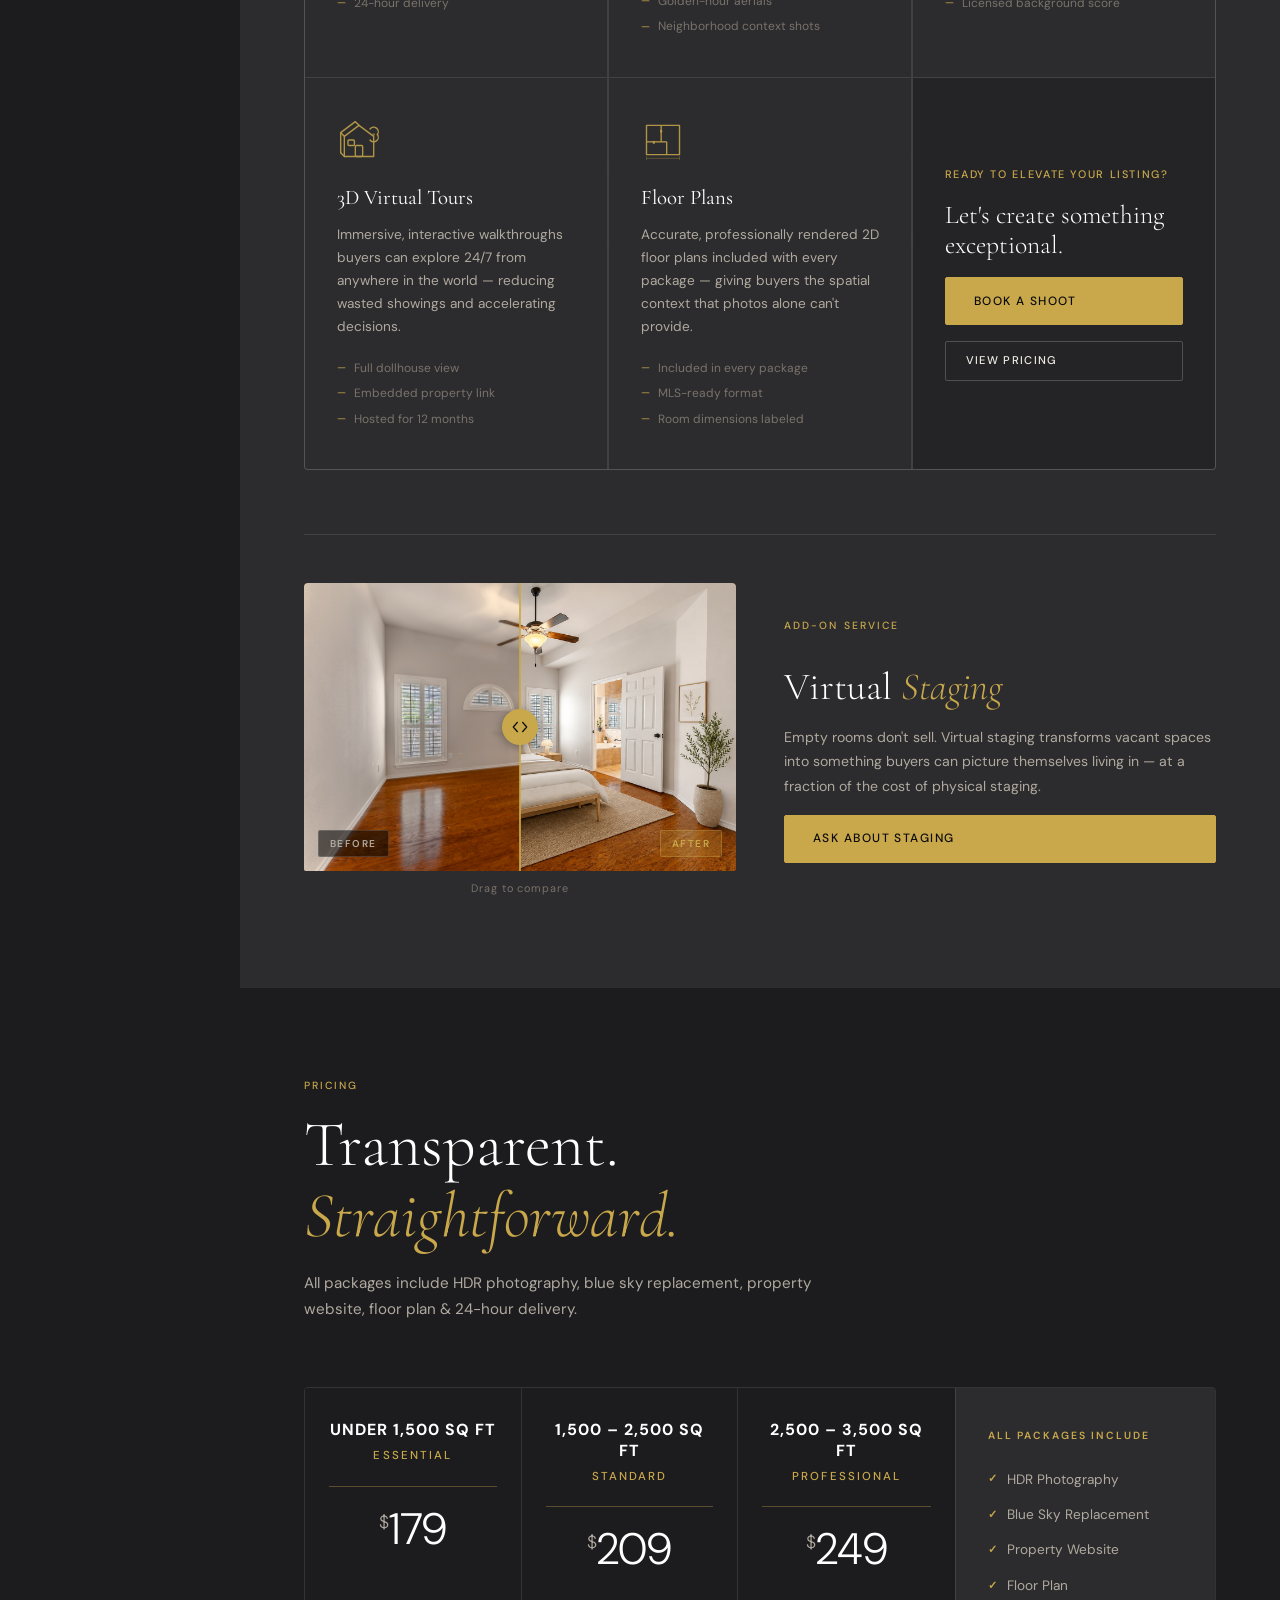
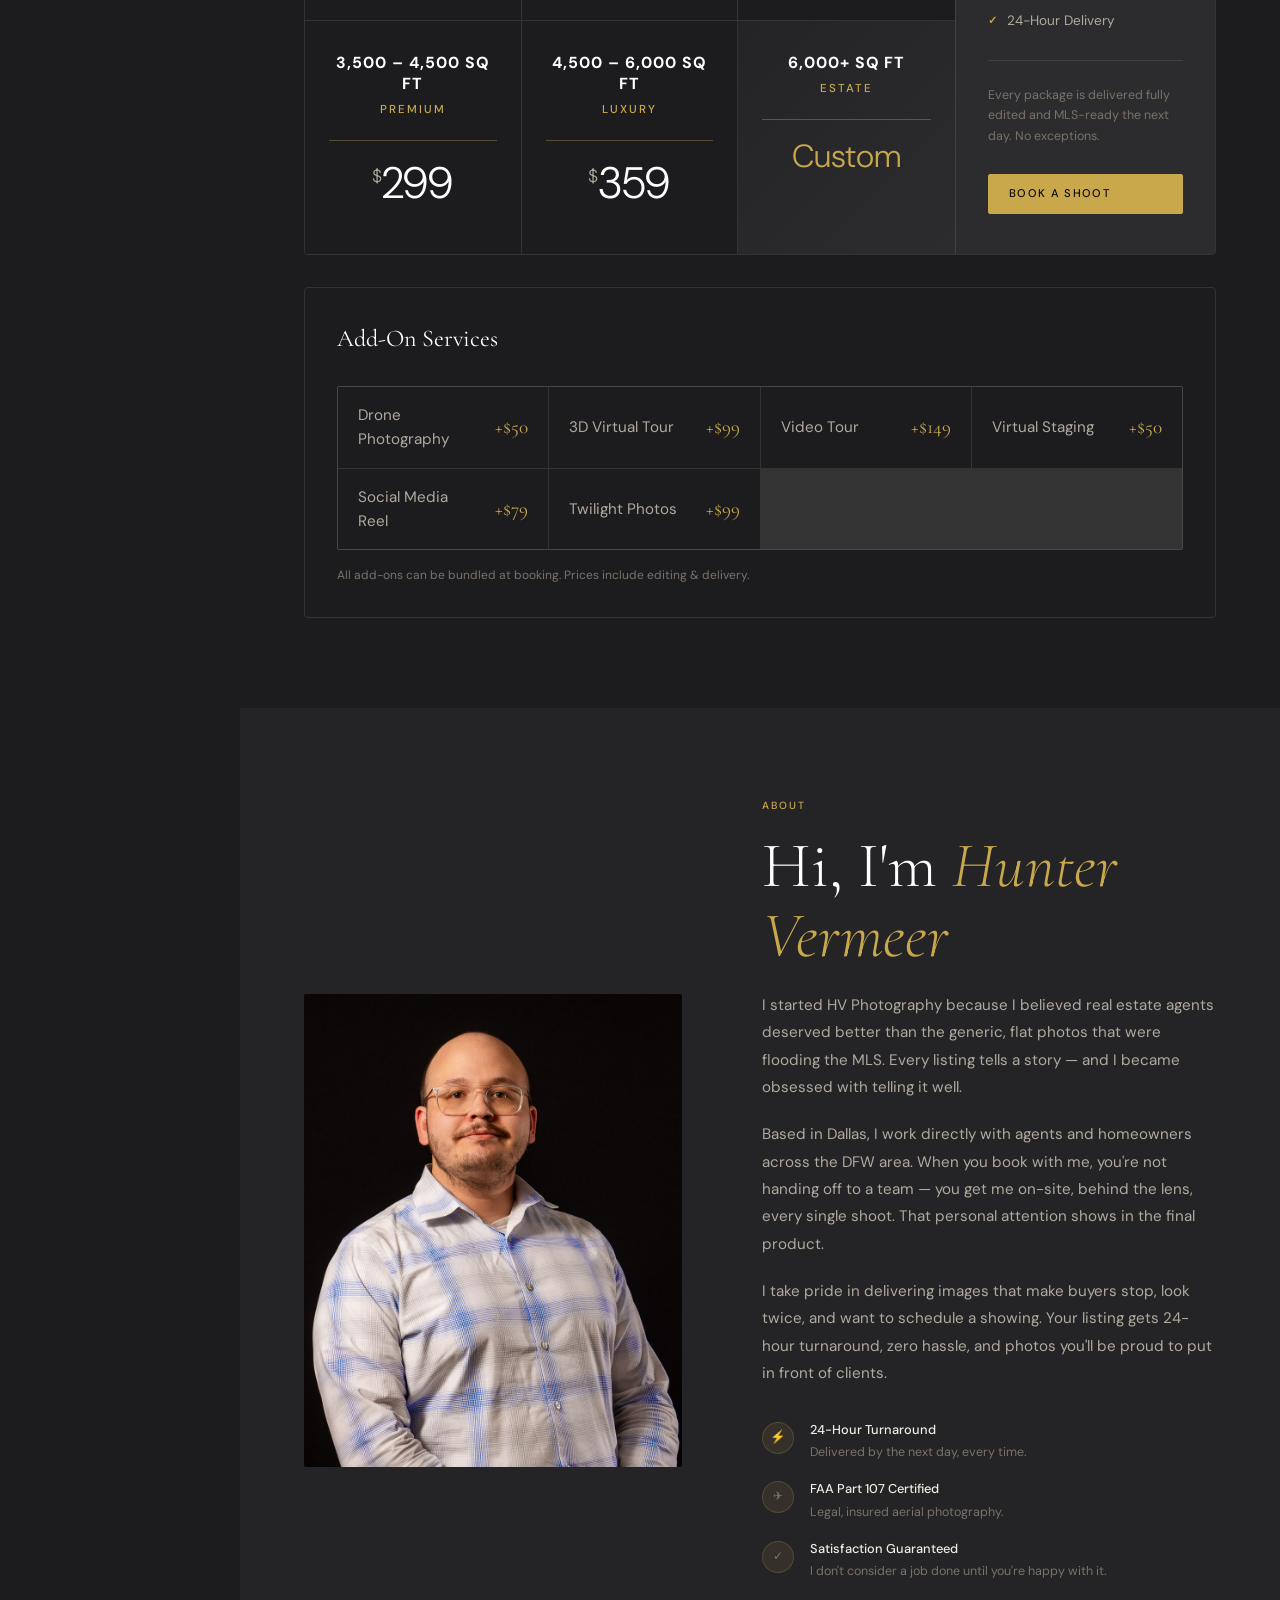
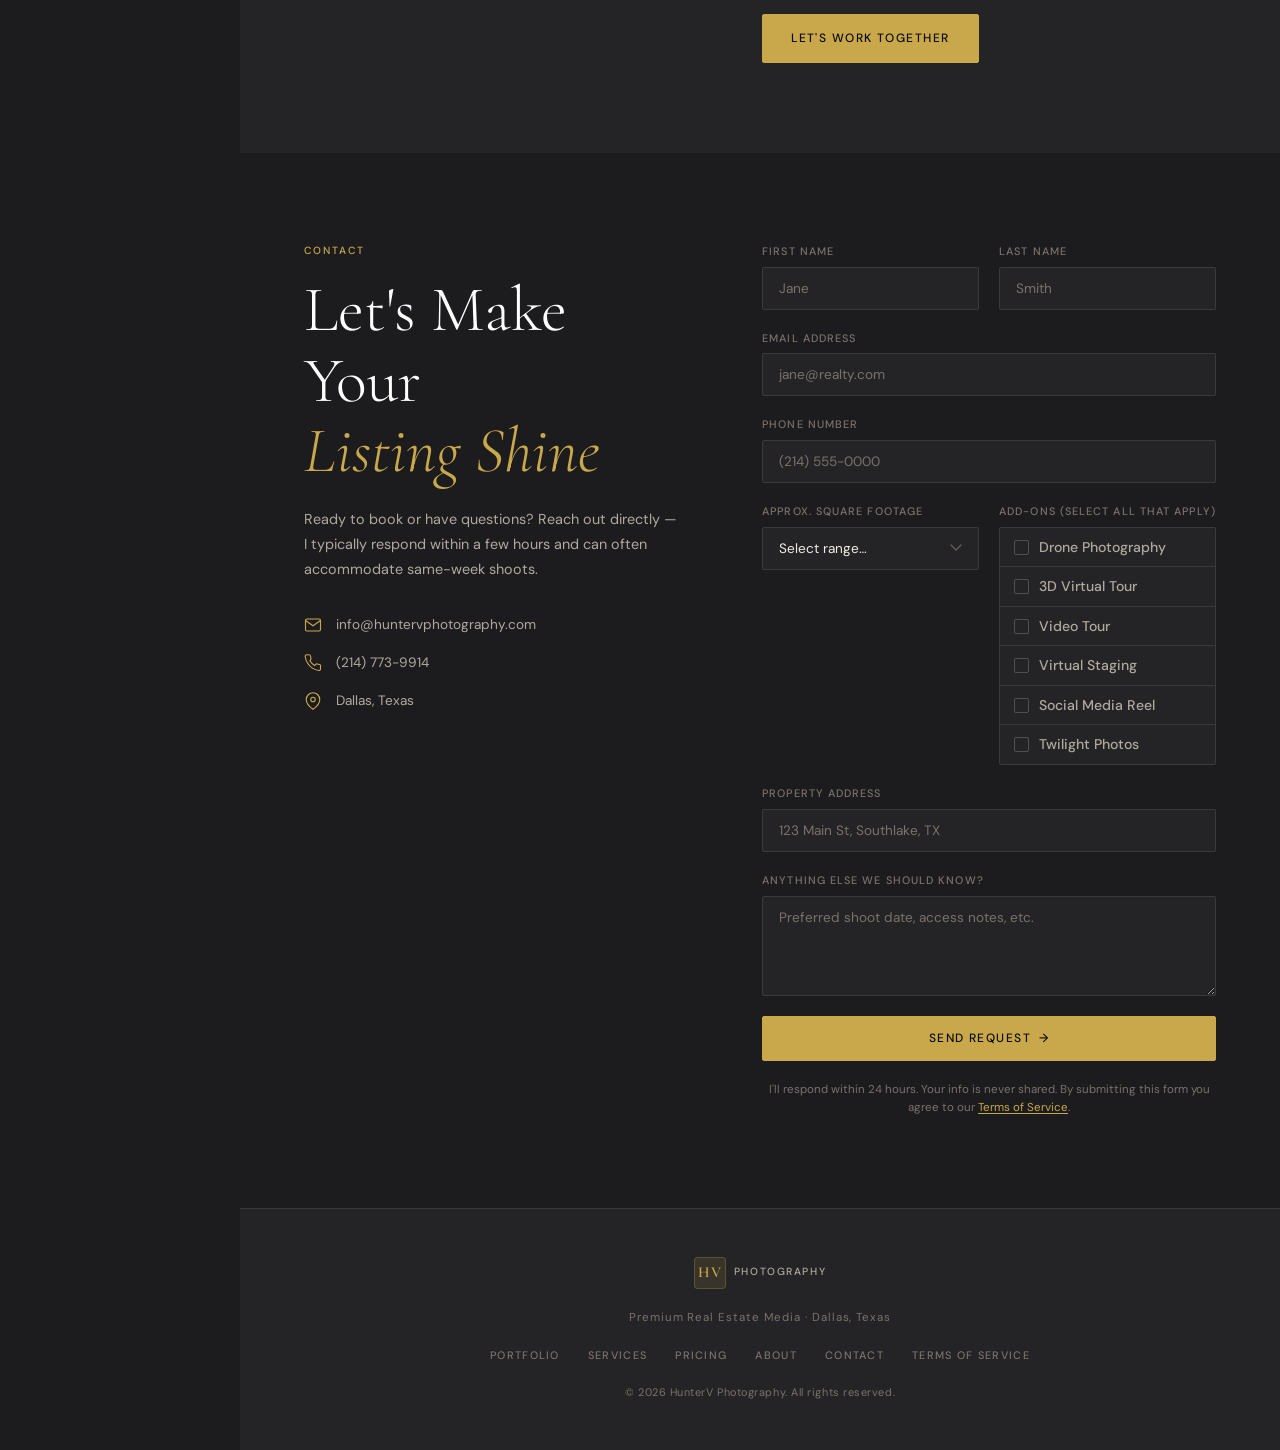
==== commit f8a608ba: "Add files via upload" ====
--- a/index.html
+++ b/index.html
@@ -764,7 +764,7 @@
     <div class="terms-modal__box">
       <div class="terms-modal__header">
         <h2 class="terms-modal__title" id="termsModalTitle">Terms of Service</h2>
-        <button class="terms-modal__close" id="closeTerms2" aria-label="Close terms">✕</button>
+        <button class="terms-modal__close" id="closeTermsX" aria-label="Close terms">✕</button>
       </div>
       <div class="terms-modal__body">
 
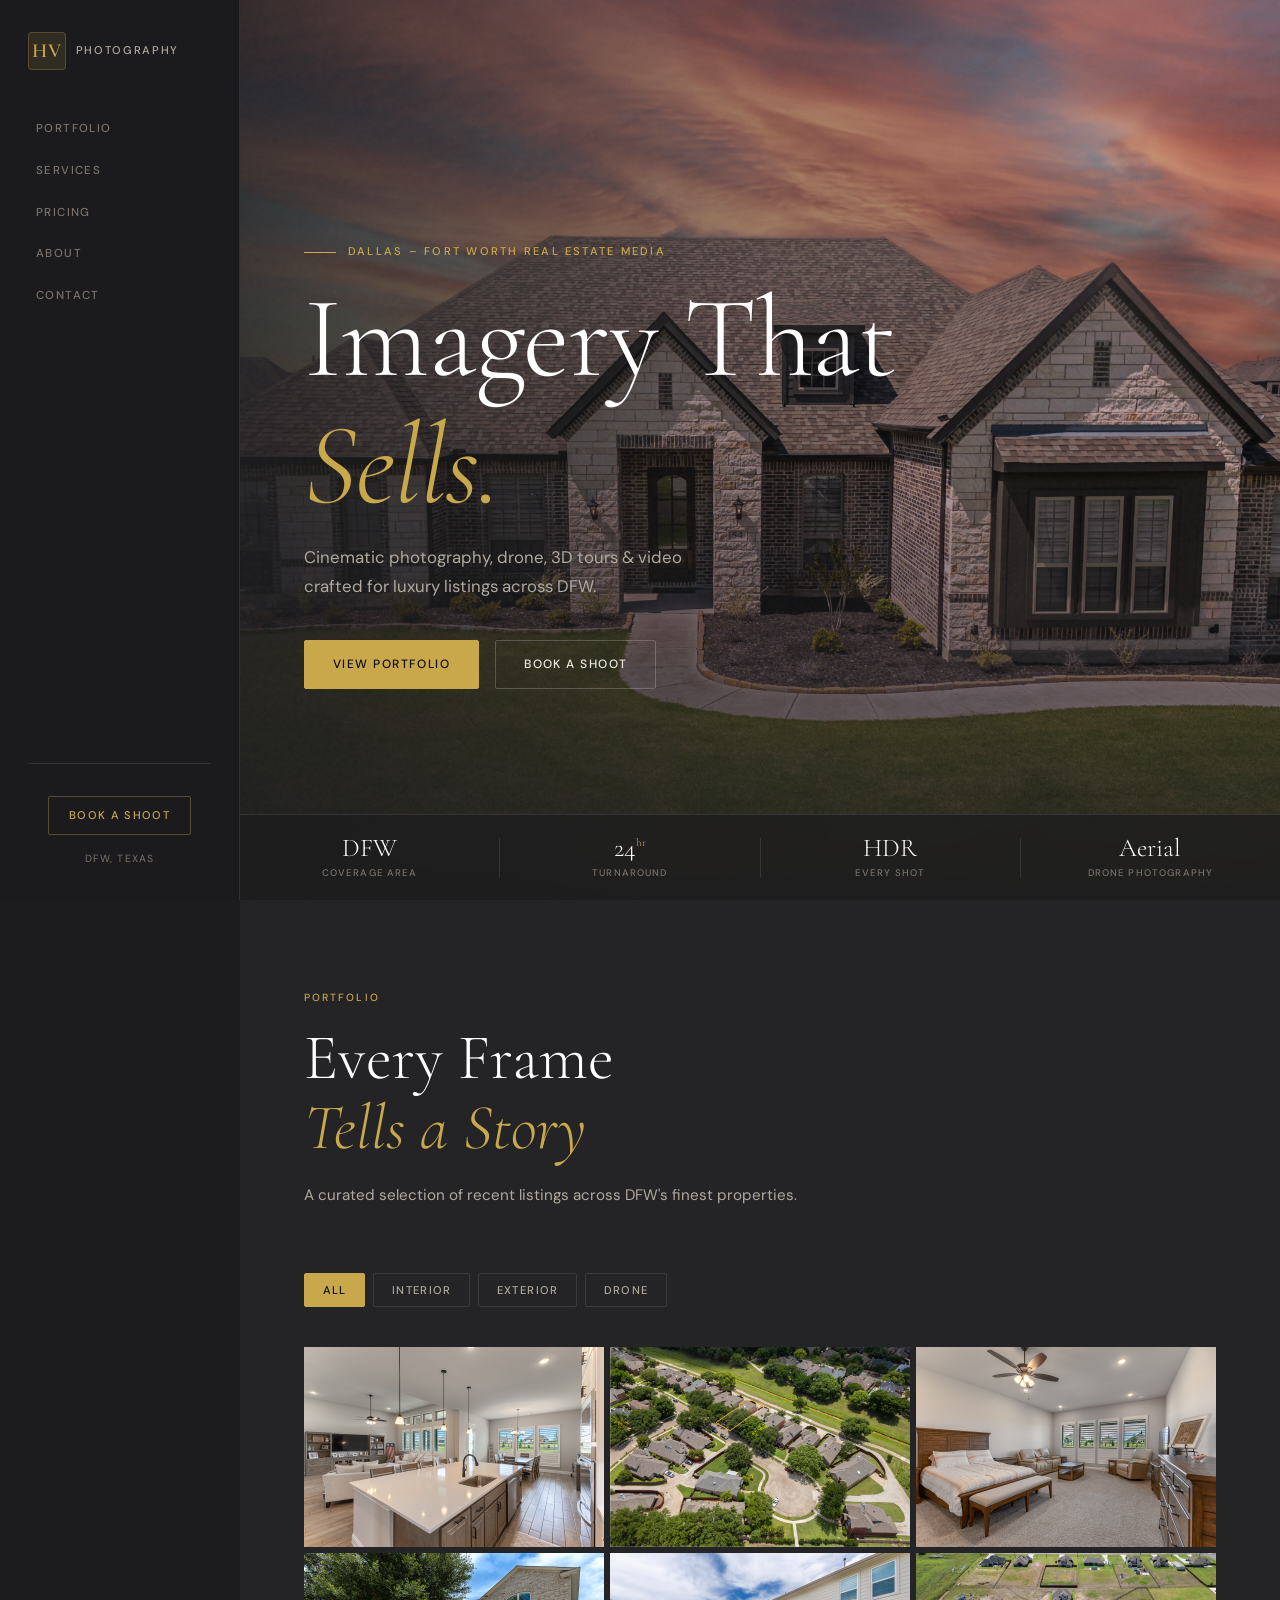
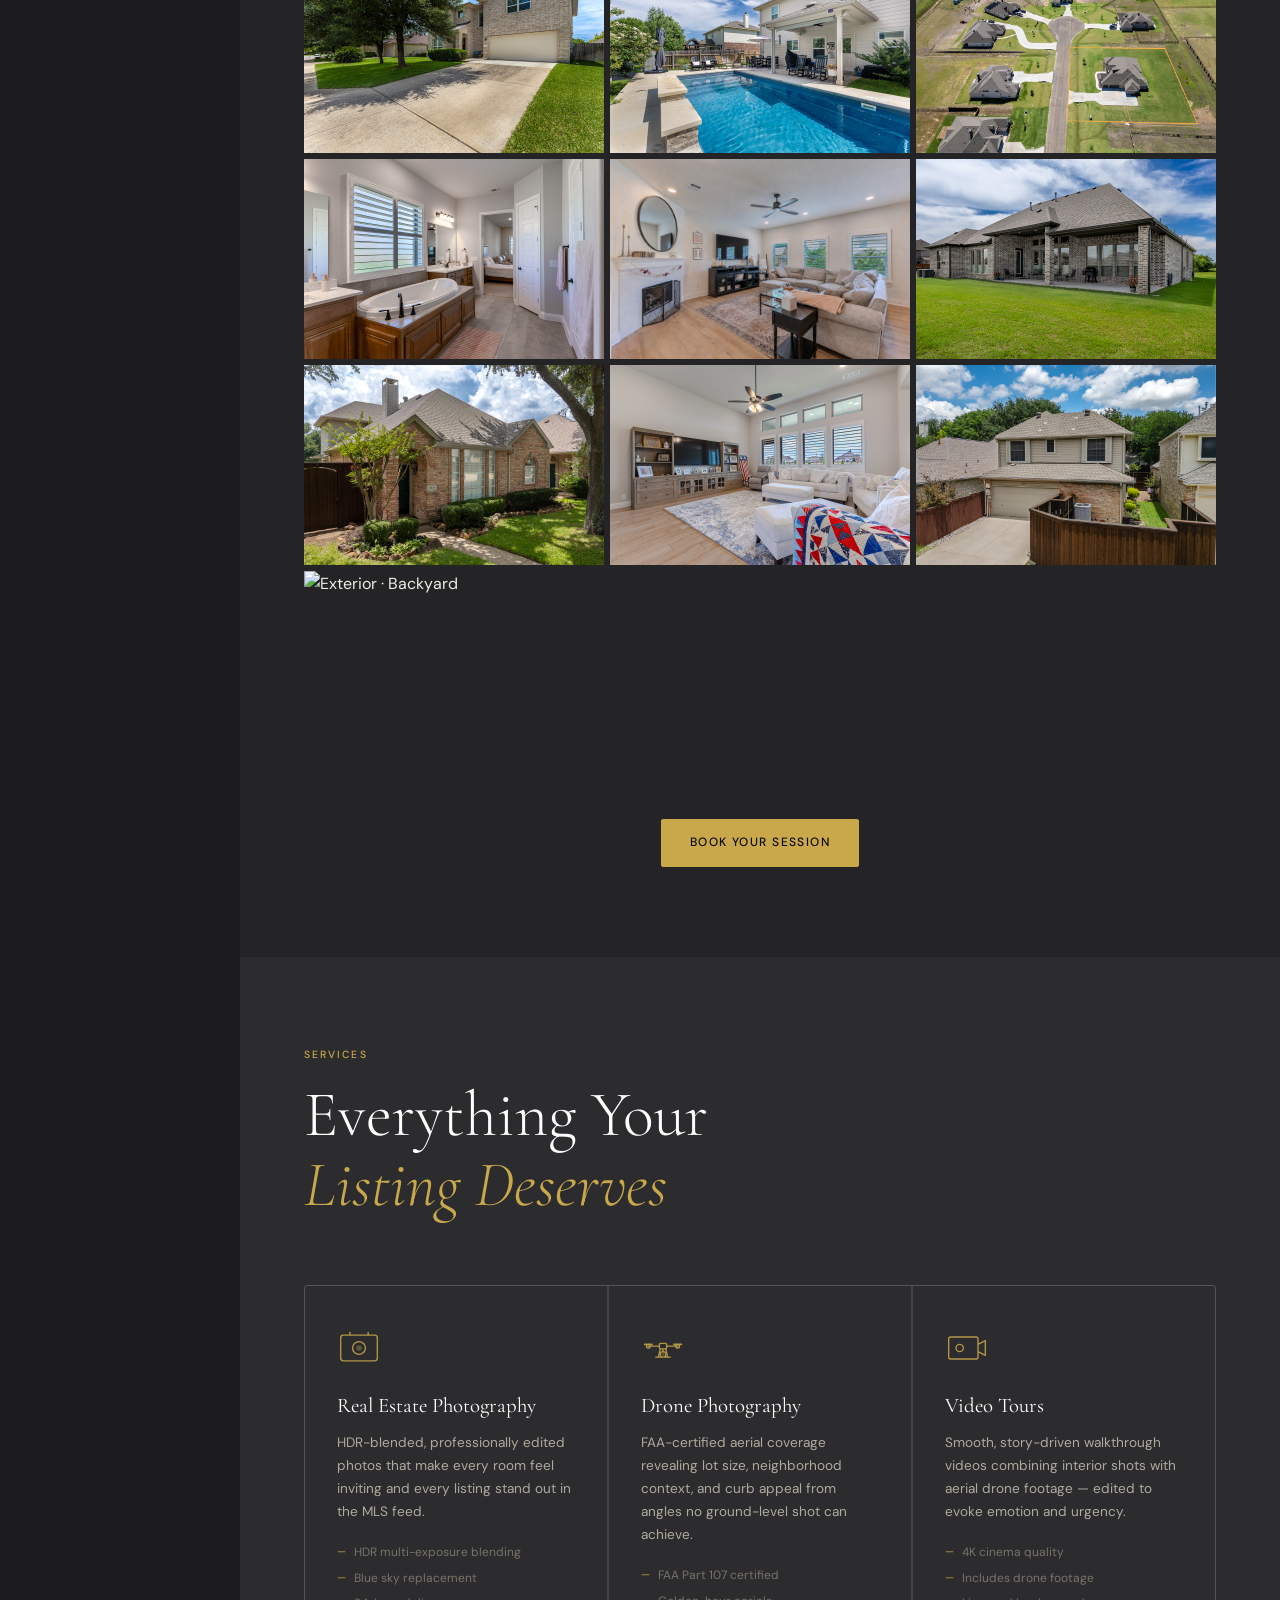
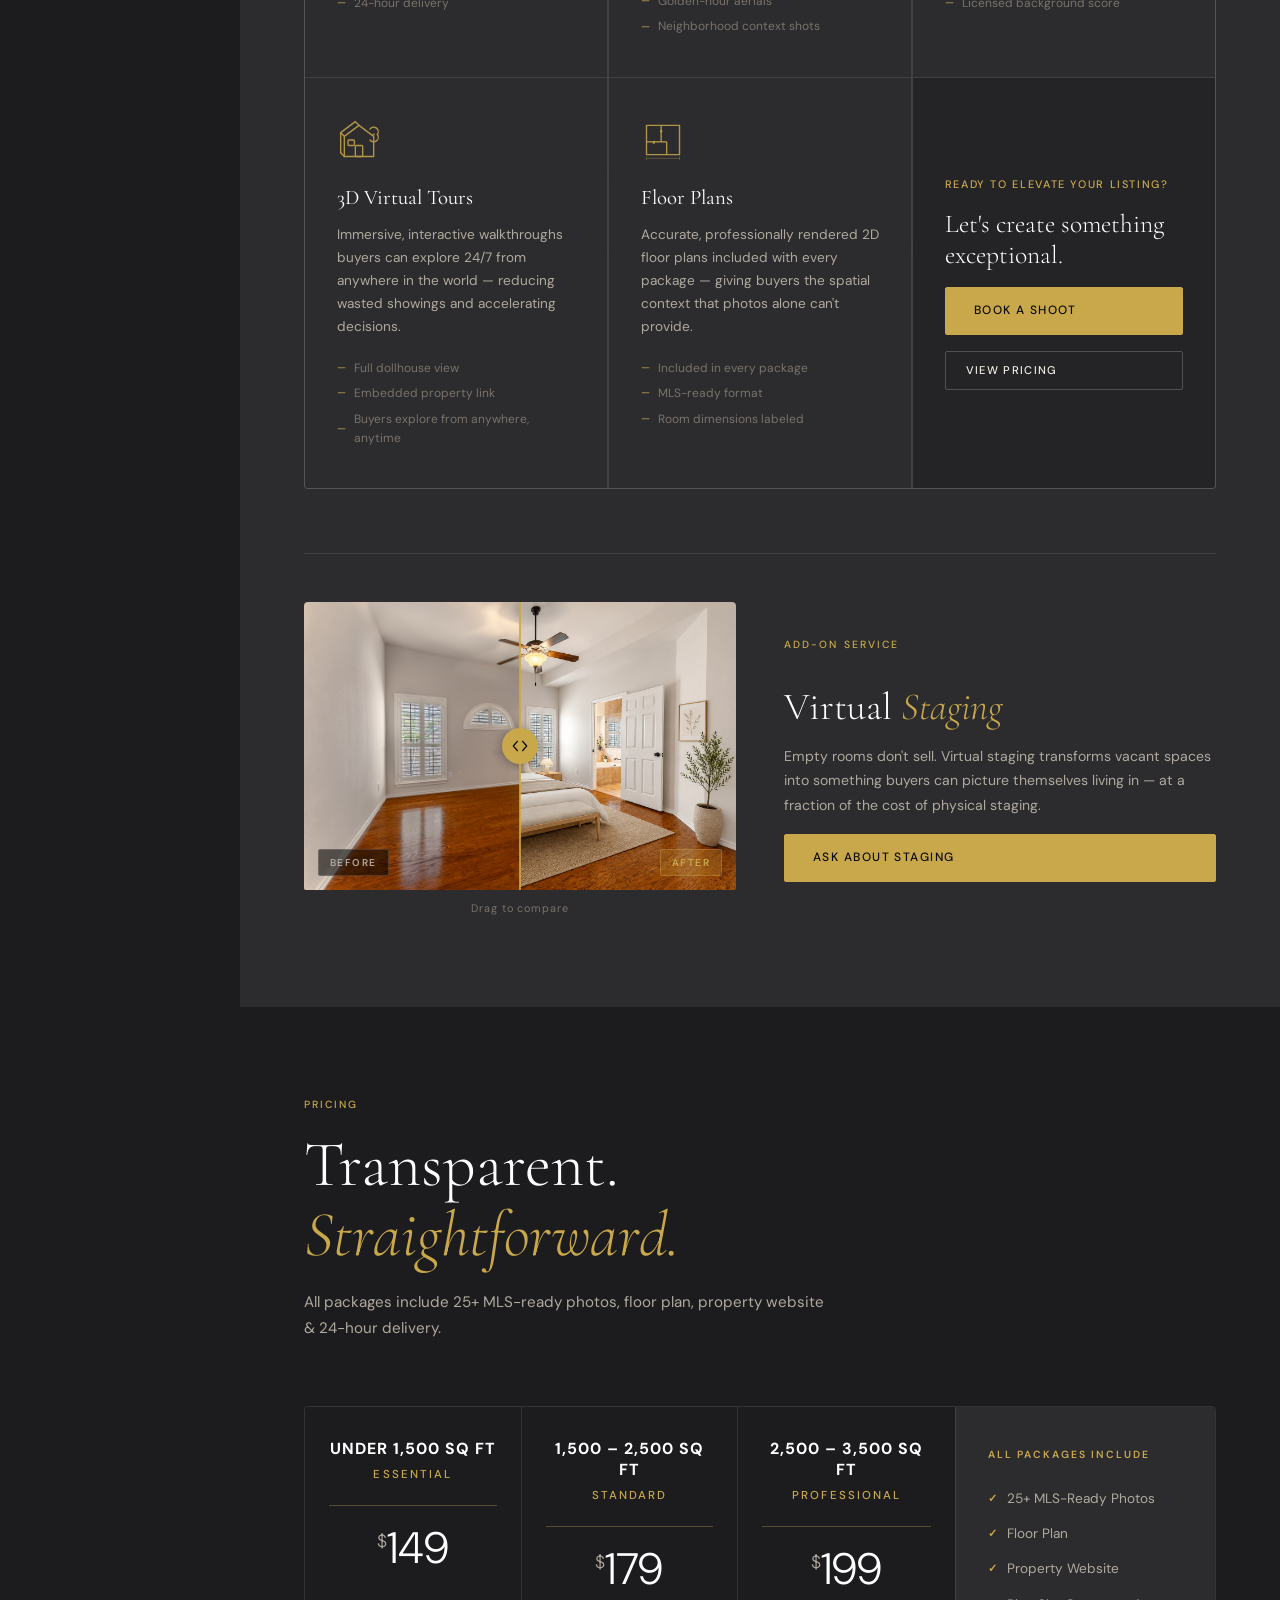
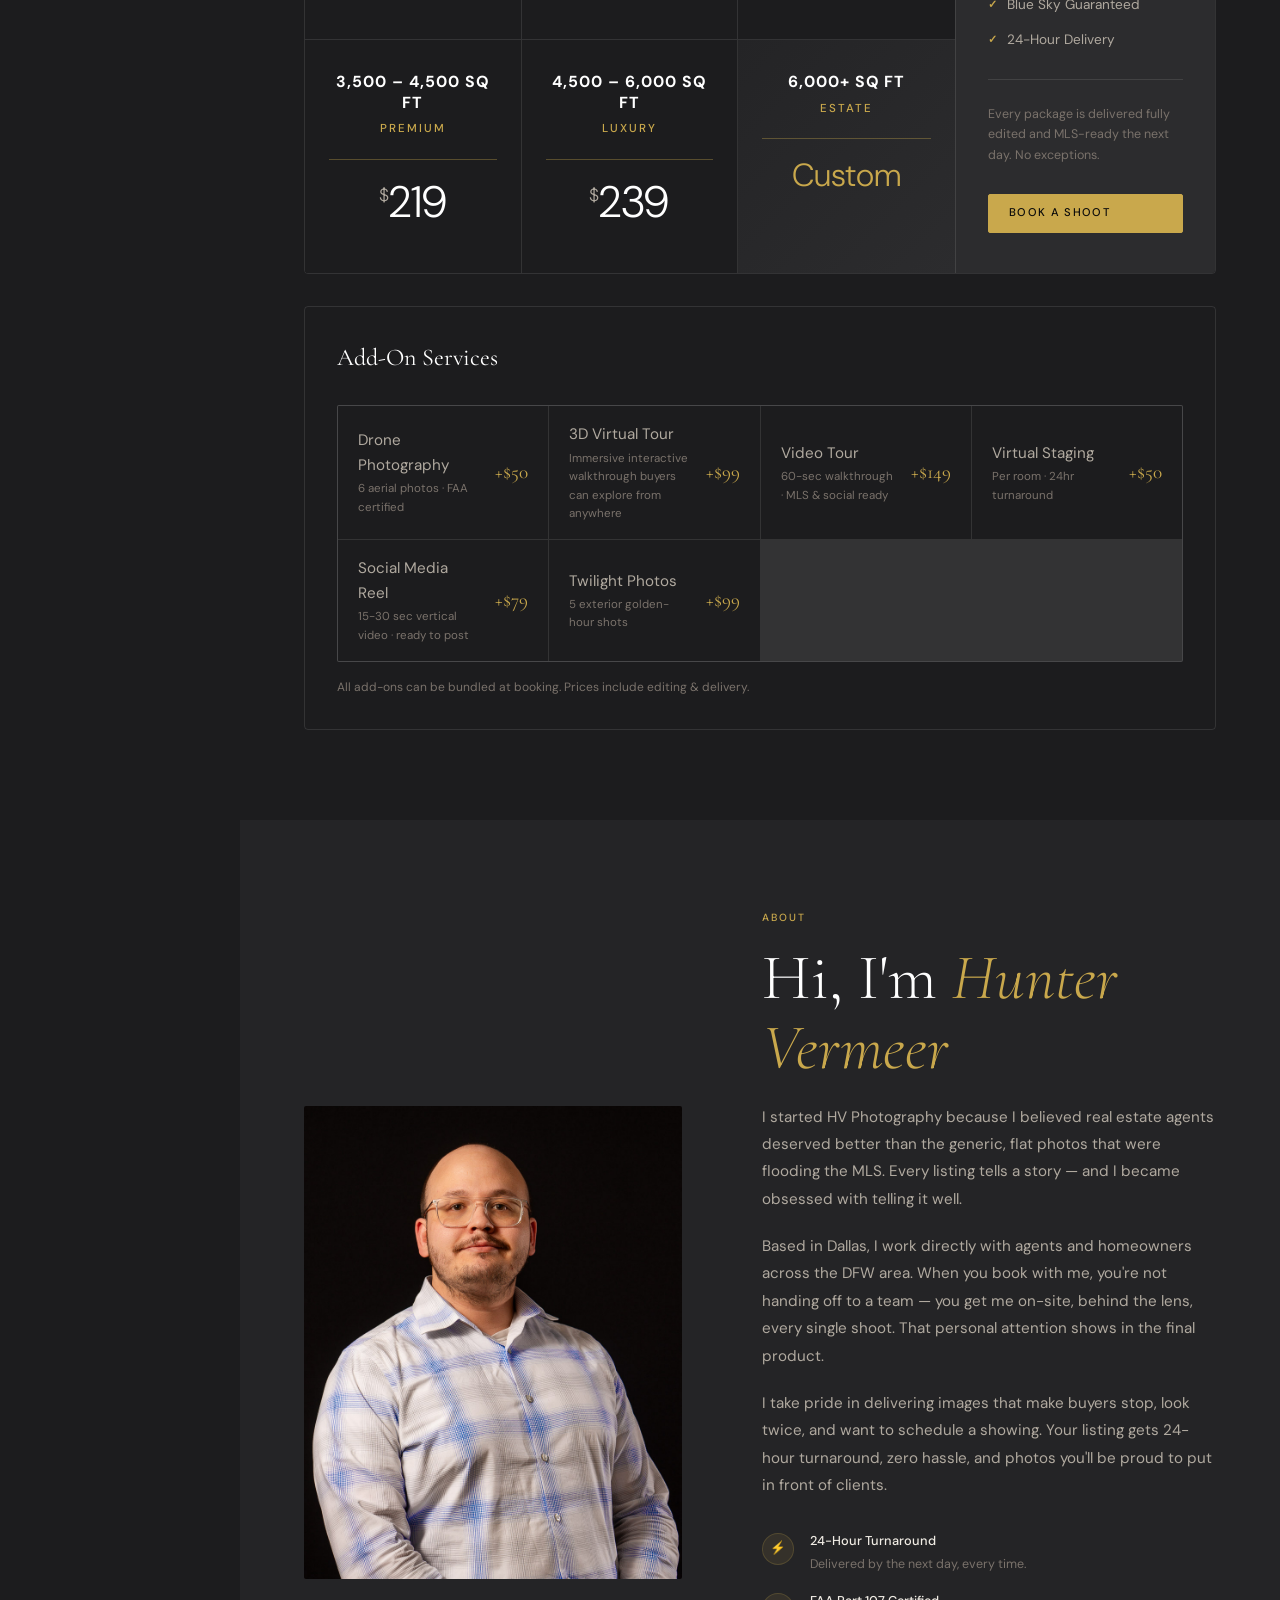
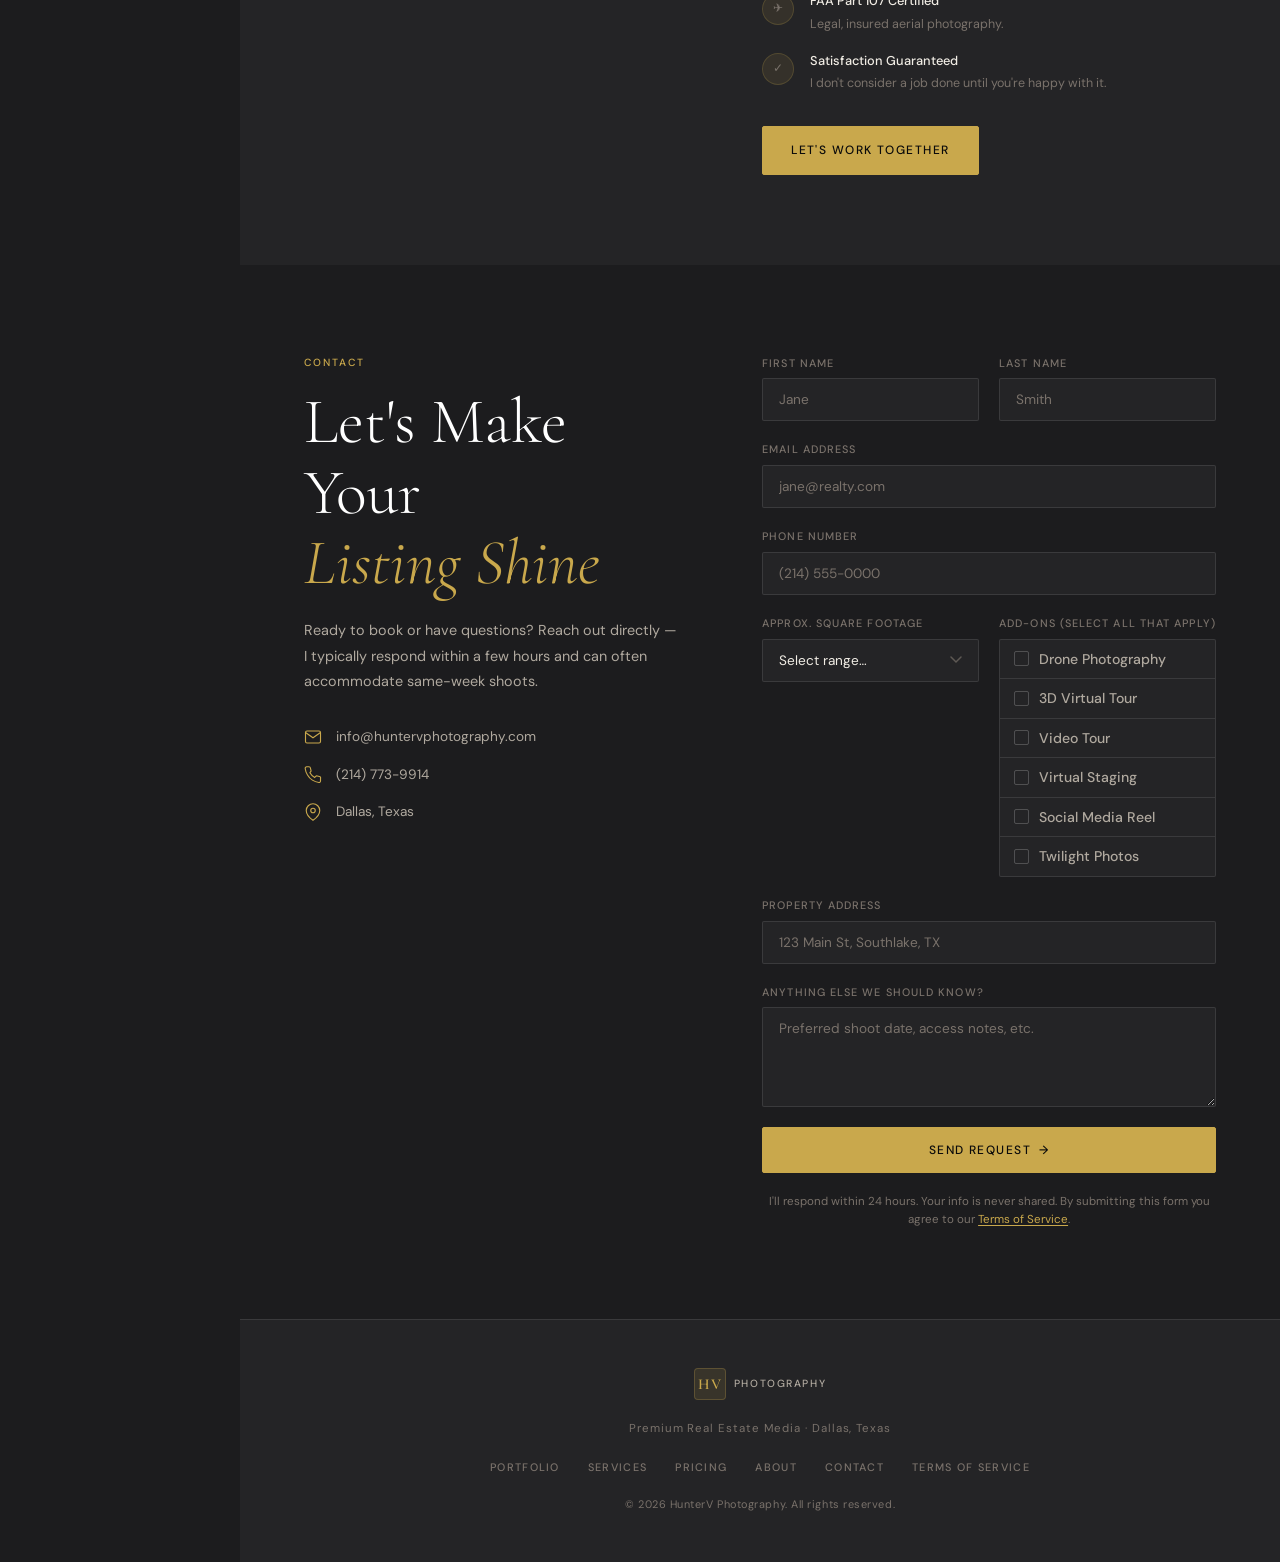
==== commit 9eb58ef1: "Add files via upload" ====
--- a/index.html
+++ b/index.html
@@ -361,7 +361,7 @@
           <ul class="service-card__list">
             <li>Full dollhouse view</li>
             <li>Embedded property link</li>
-            <li>Hosted for 12 months</li>
+            <li>Buyers explore from anywhere, anytime</li>
           </ul>
         </div>
 
@@ -446,7 +446,7 @@
       <div class="section__header">
         <span class="section__tag">Pricing</span>
         <h2 class="section__title">Transparent.<br><em>Straightforward.</em></h2>
-        <p class="section__sub">All packages include HDR photography, blue sky replacement, property website, floor plan &amp; 24-hour delivery.</p>
+        <p class="section__sub">All packages include 25+ MLS-ready photos, floor plan, property website &amp; 24-hour delivery.</p>
       </div>
 
       <div class="pricing__layout">
@@ -457,35 +457,35 @@
             <div class="price-card__range">Under 1,500 sq ft</div>
             <div class="price-card__name">Essential</div>
             <div class="price-card__divider"></div>
-            <div class="price-card__price"><sup>$</sup>179</div>
+            <div class="price-card__price"><sup>$</sup>149</div>
           </div>
 
           <div class="price-card" style="--delay:.08s">
             <div class="price-card__range">1,500 – 2,500 sq ft</div>
             <div class="price-card__name">Standard</div>
             <div class="price-card__divider"></div>
-            <div class="price-card__price"><sup>$</sup>209</div>
+            <div class="price-card__price"><sup>$</sup>179</div>
           </div>
 
           <div class="price-card" style="--delay:.16s">
             <div class="price-card__range">2,500 – 3,500 sq ft</div>
             <div class="price-card__name">Professional</div>
             <div class="price-card__divider"></div>
-            <div class="price-card__price"><sup>$</sup>249</div>
+            <div class="price-card__price"><sup>$</sup>199</div>
           </div>
 
           <div class="price-card" style="--delay:.24s">
             <div class="price-card__range">3,500 – 4,500 sq ft</div>
             <div class="price-card__name">Premium</div>
             <div class="price-card__divider"></div>
-            <div class="price-card__price"><sup>$</sup>299</div>
+            <div class="price-card__price"><sup>$</sup>219</div>
           </div>
 
           <div class="price-card" style="--delay:.32s">
             <div class="price-card__range">4,500 – 6,000 sq ft</div>
             <div class="price-card__name">Luxury</div>
             <div class="price-card__divider"></div>
-            <div class="price-card__price"><sup>$</sup>359</div>
+            <div class="price-card__price"><sup>$</sup>239</div>
           </div>
 
           <div class="price-card price-card--custom" style="--delay:.4s">
@@ -501,10 +501,10 @@
         <div class="pricing__includes" style="--delay:.2s">
           <p class="pricing__includes-label">All Packages Include</p>
           <ul class="pricing__includes-list">
-            <li>HDR Photography</li>
-            <li>Blue Sky Replacement</li>
+            <li>25+ MLS-Ready Photos</li>
+            <li>Floor Plan</li>
             <li>Property Website</li>
-            <li>Floor Plan</li>
+            <li>Blue Sky Guaranteed</li>
             <li>24-Hour Delivery</li>
           </ul>
           <div class="pricing__includes-divider"></div>
@@ -519,27 +519,27 @@
         <h3 class="addons__title">Add-On Services</h3>
         <div class="addons__grid">
           <div class="addon-item">
-            <span class="addon-item__name">Drone Photography</span>
+            <span class="addon-item__name">Drone Photography <span class="addon-item__detail">6 aerial photos · FAA certified</span></span>
             <span class="addon-item__price">+$50</span>
           </div>
           <div class="addon-item">
-            <span class="addon-item__name">3D Virtual Tour</span>
+            <span class="addon-item__name">3D Virtual Tour <span class="addon-item__detail">Immersive interactive walkthrough buyers can explore from anywhere</span></span>
             <span class="addon-item__price">+$99</span>
           </div>
           <div class="addon-item">
-            <span class="addon-item__name">Video Tour</span>
+            <span class="addon-item__name">Video Tour <span class="addon-item__detail">60-sec walkthrough · MLS &amp; social ready</span></span>
             <span class="addon-item__price">+$149</span>
           </div>
           <div class="addon-item">
-            <span class="addon-item__name">Virtual Staging</span>
+            <span class="addon-item__name">Virtual Staging <span class="addon-item__detail">Per room · 24hr turnaround</span></span>
             <span class="addon-item__price">+$50</span>
           </div>
           <div class="addon-item">
-            <span class="addon-item__name">Social Media Reel</span>
+            <span class="addon-item__name">Social Media Reel <span class="addon-item__detail">15-30 sec vertical video · ready to post</span></span>
             <span class="addon-item__price">+$79</span>
           </div>
           <div class="addon-item">
-            <span class="addon-item__name">Twilight Photos</span>
+            <span class="addon-item__name">Twilight Photos <span class="addon-item__detail">5 exterior golden-hour shots</span></span>
             <span class="addon-item__price">+$99</span>
           </div>
         </div>
--- a/style.css
+++ b/style.css
@@ -1002,6 +1002,14 @@
 .addon-item__name {
   font-size: .95rem;
   color: var(--c-text-2);
+  display: flex;
+  flex-direction: column;
+  gap: .2rem;
+}
+.addon-item__detail {
+  font-size: .72rem;
+  color: var(--c-text-3);
+  font-weight: 400;
 }
 .addon-item__price {
   font-family: var(--f-display);
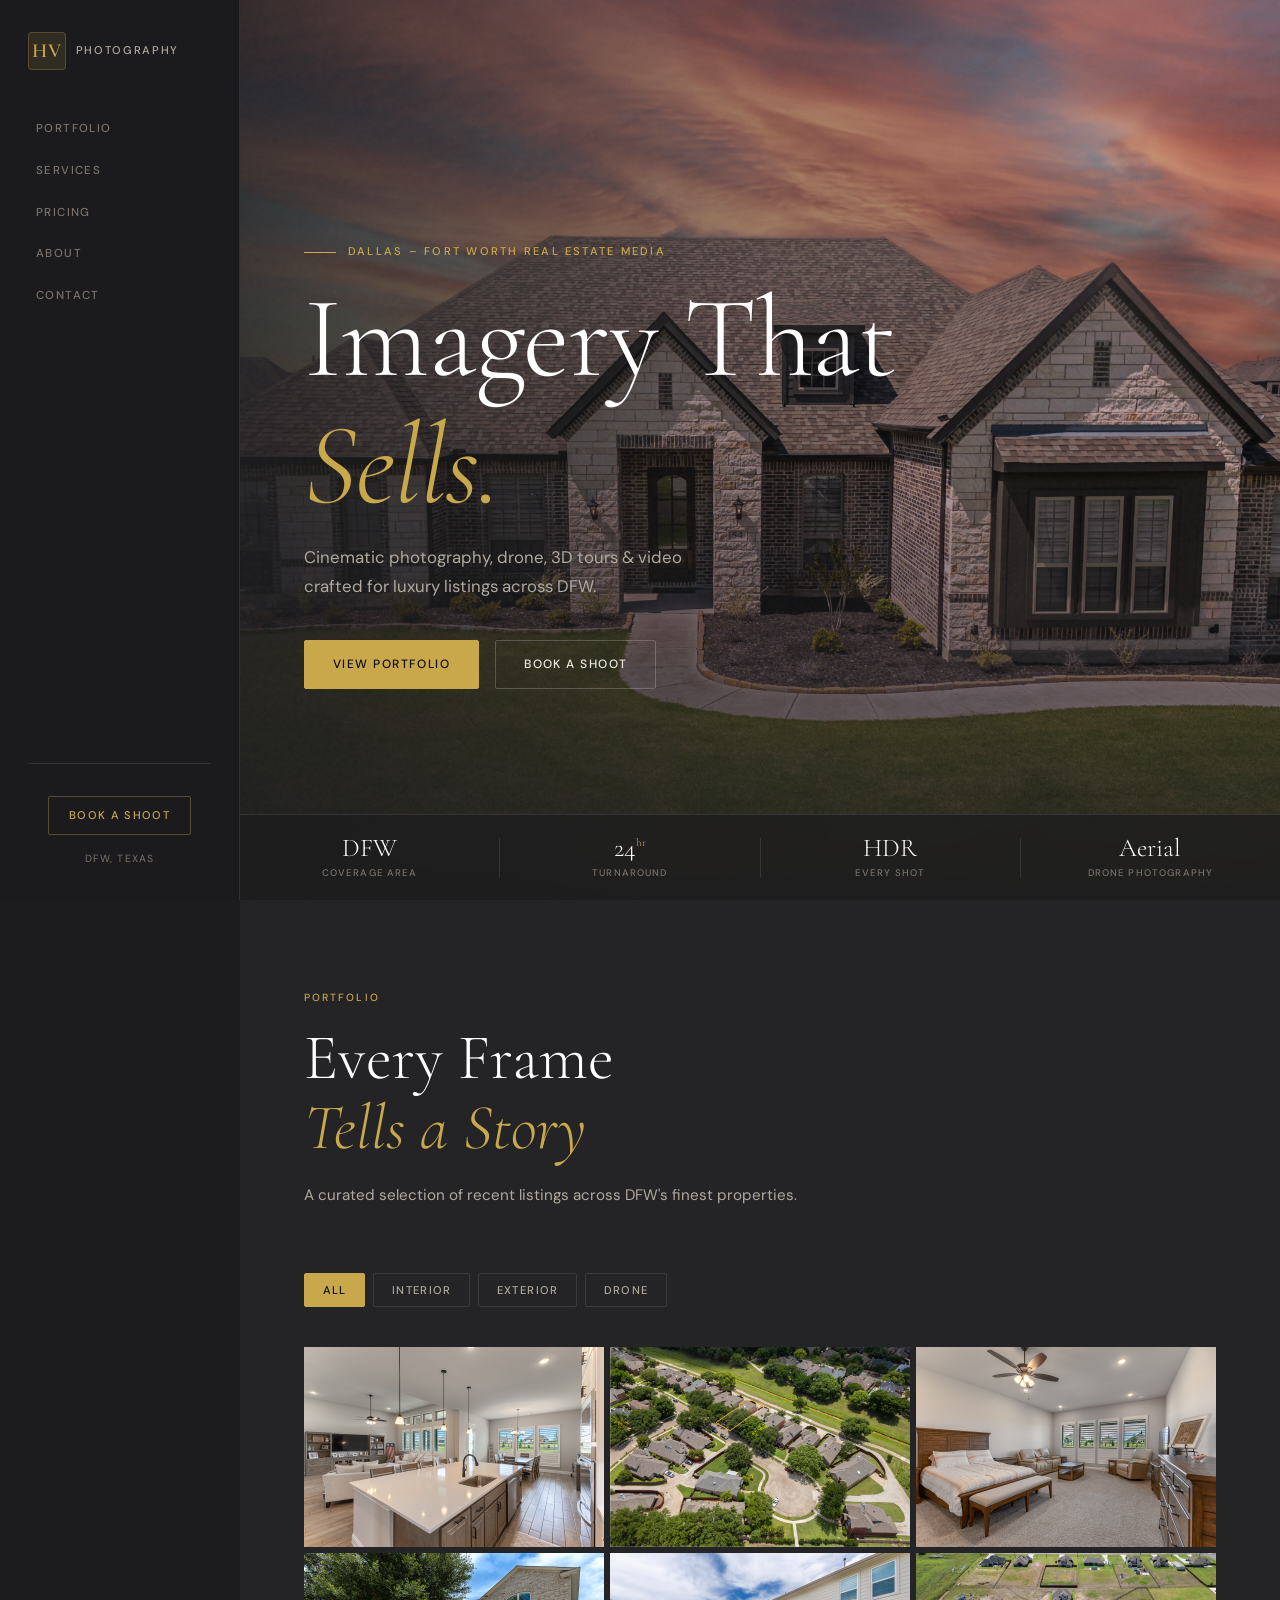
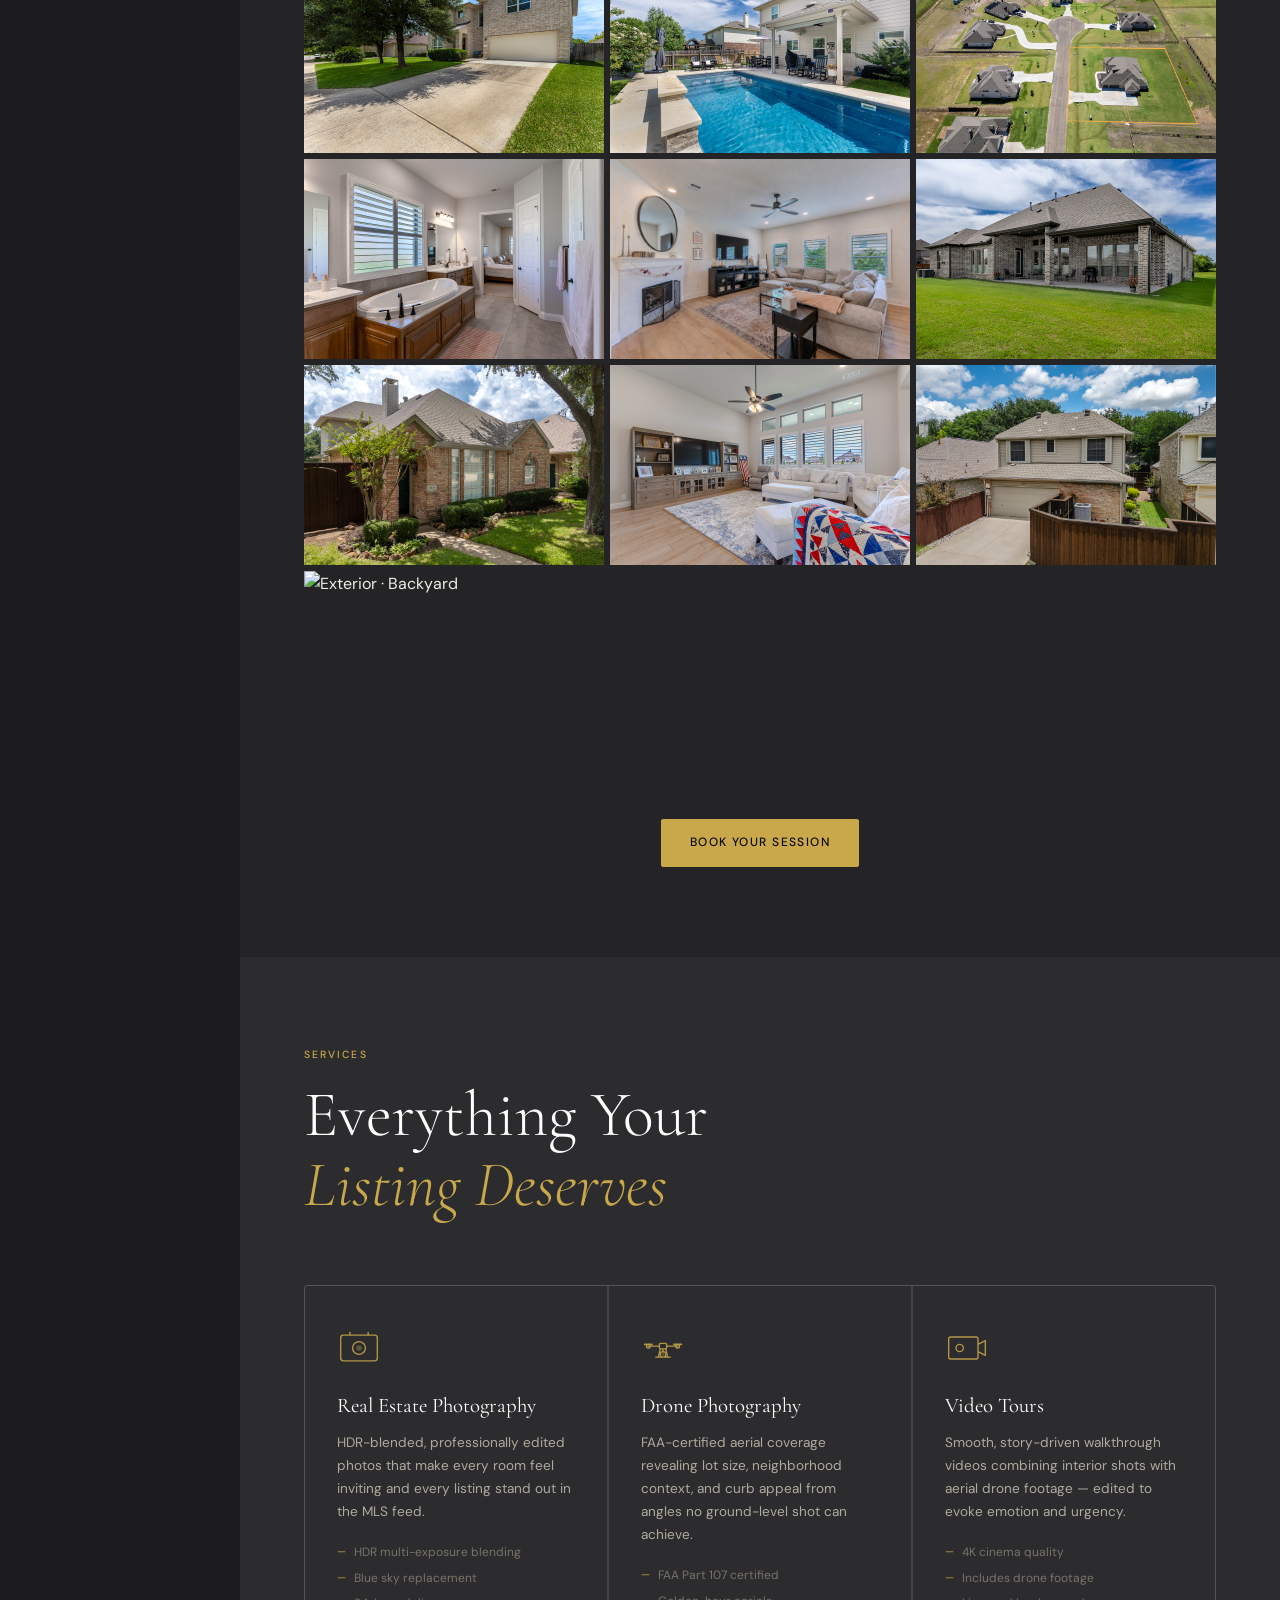
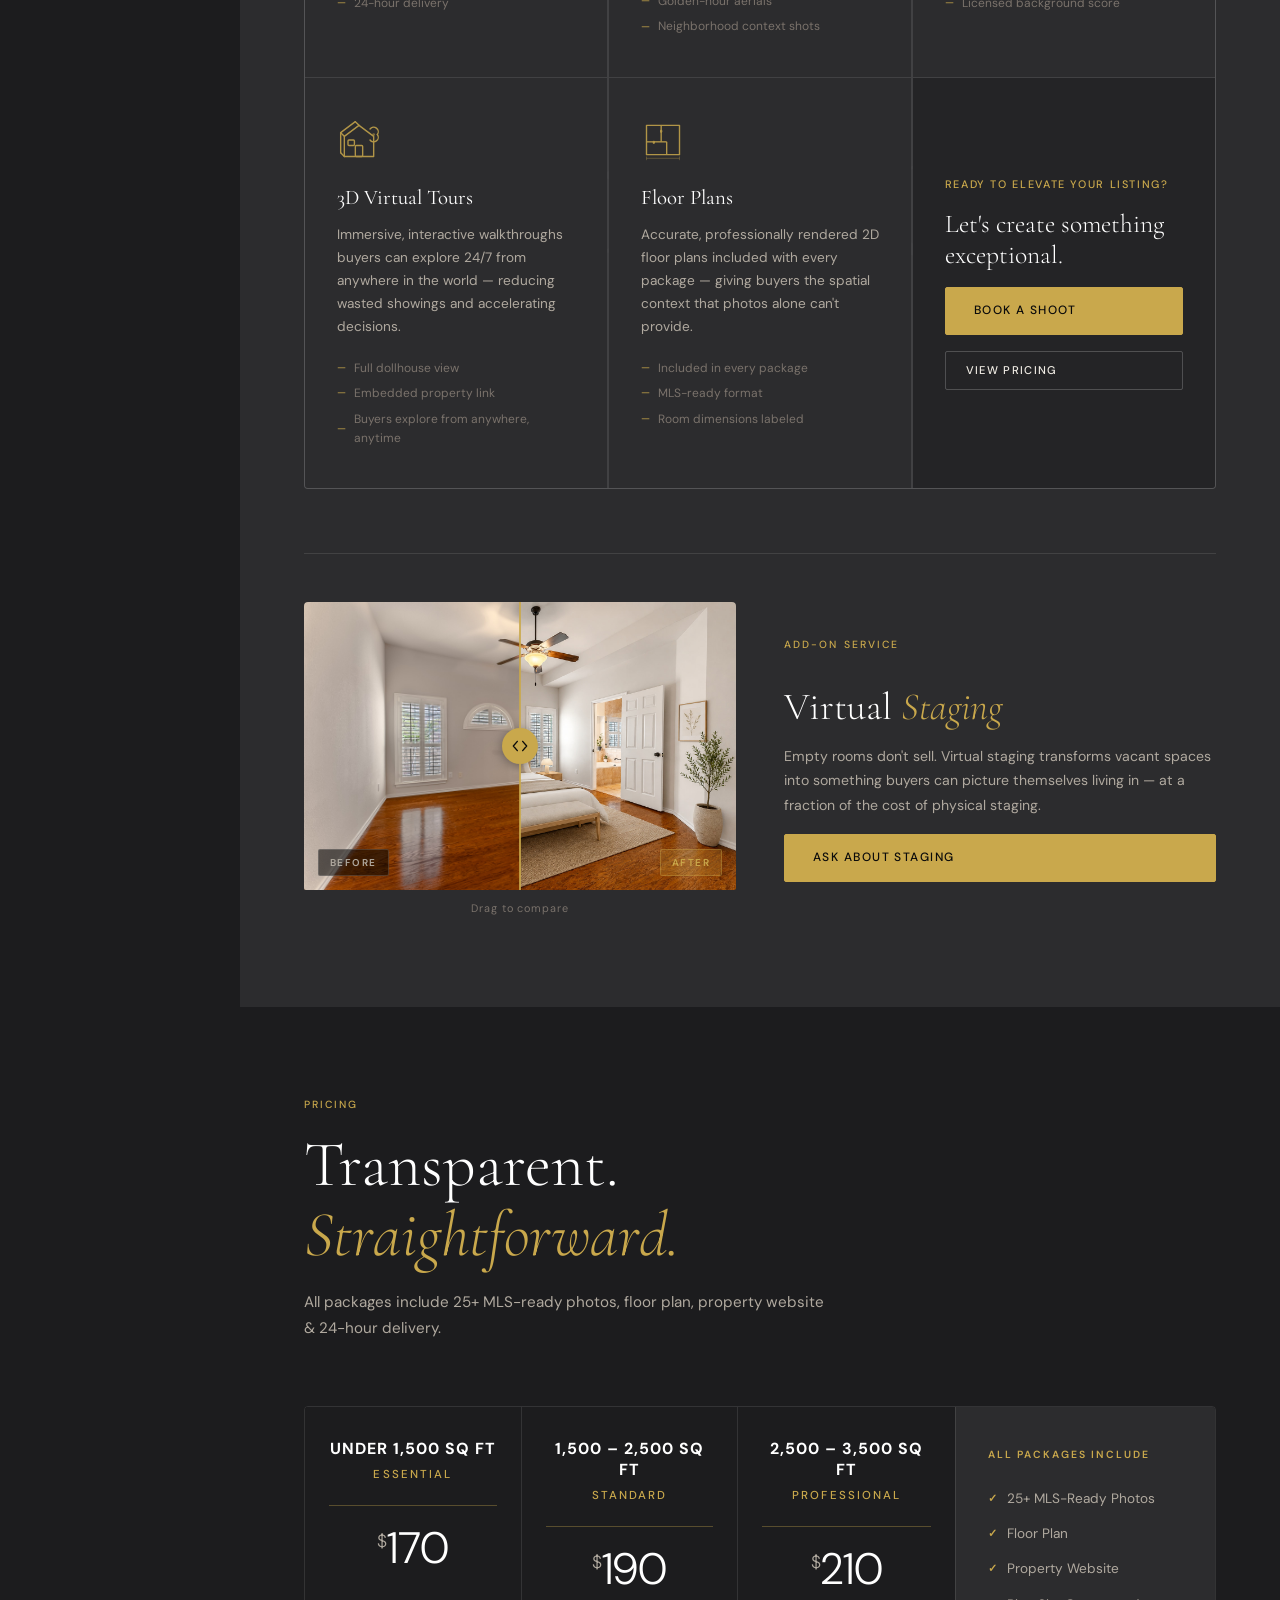
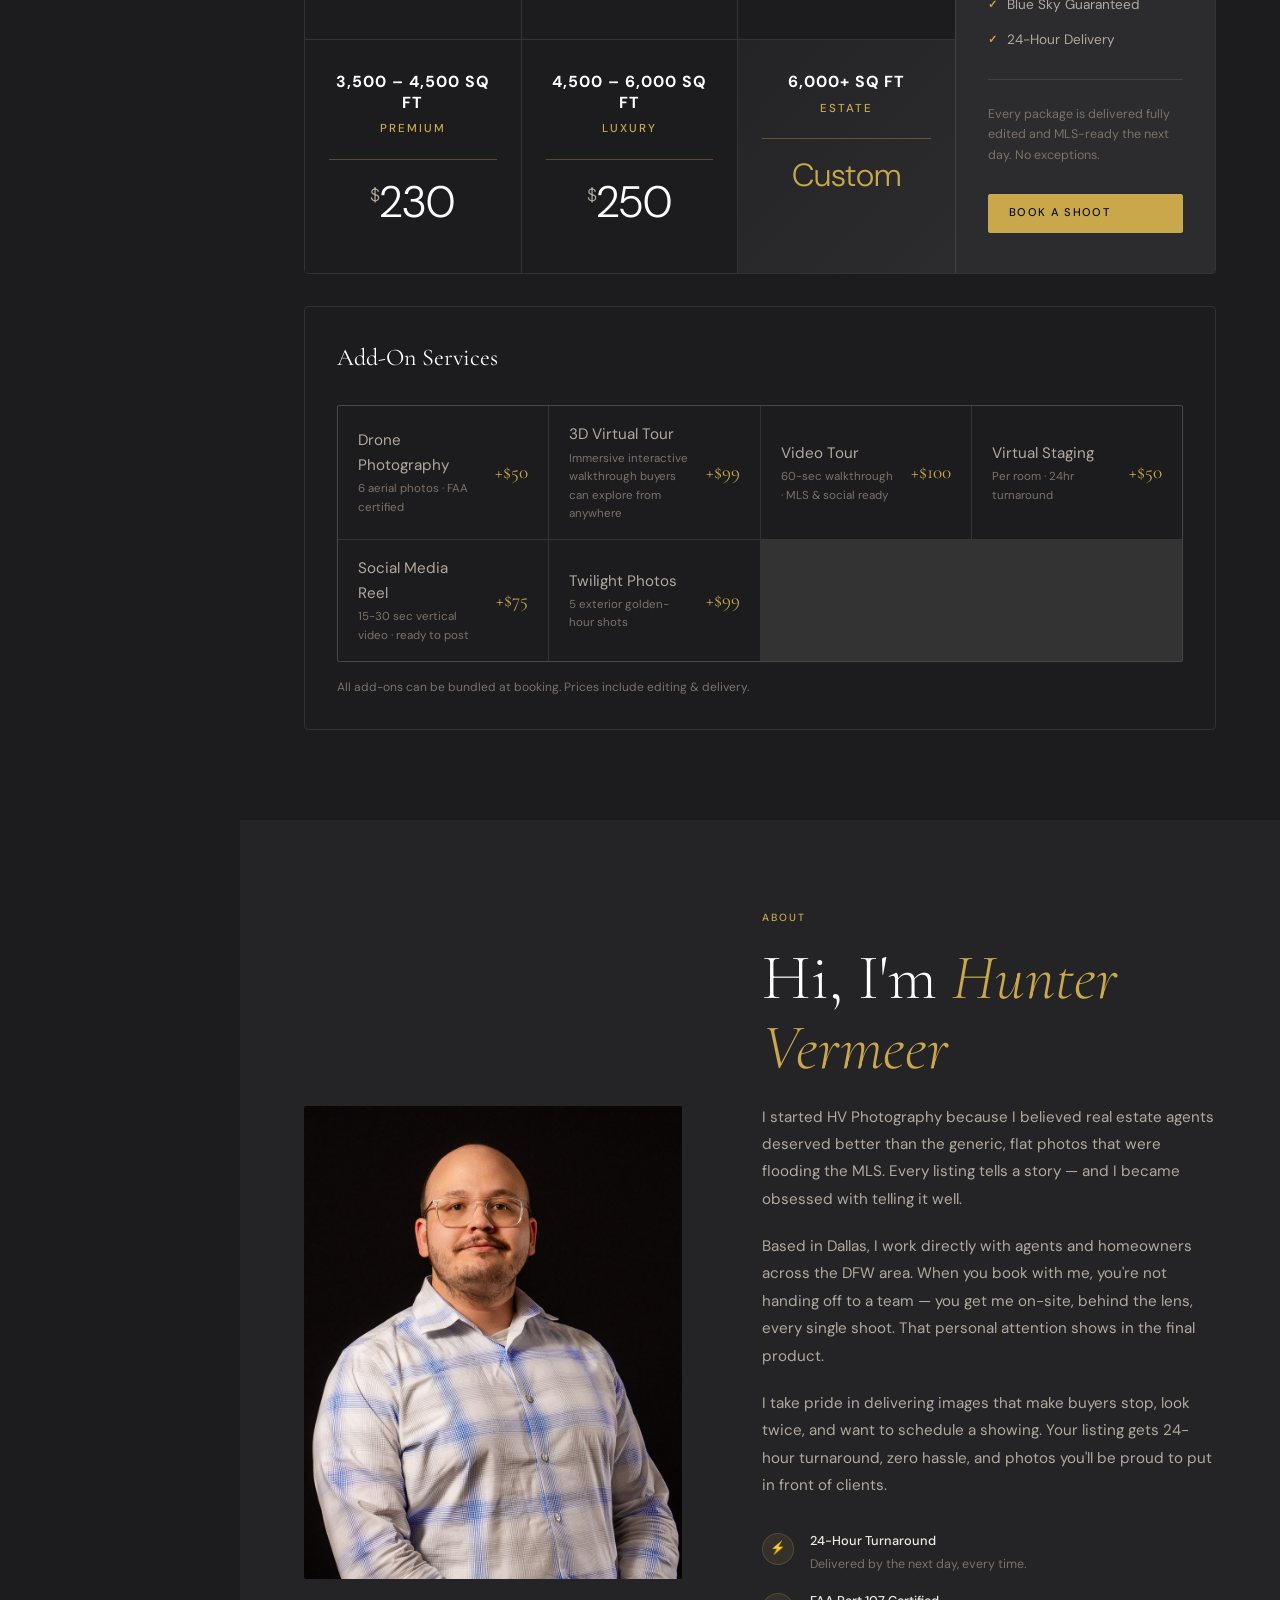
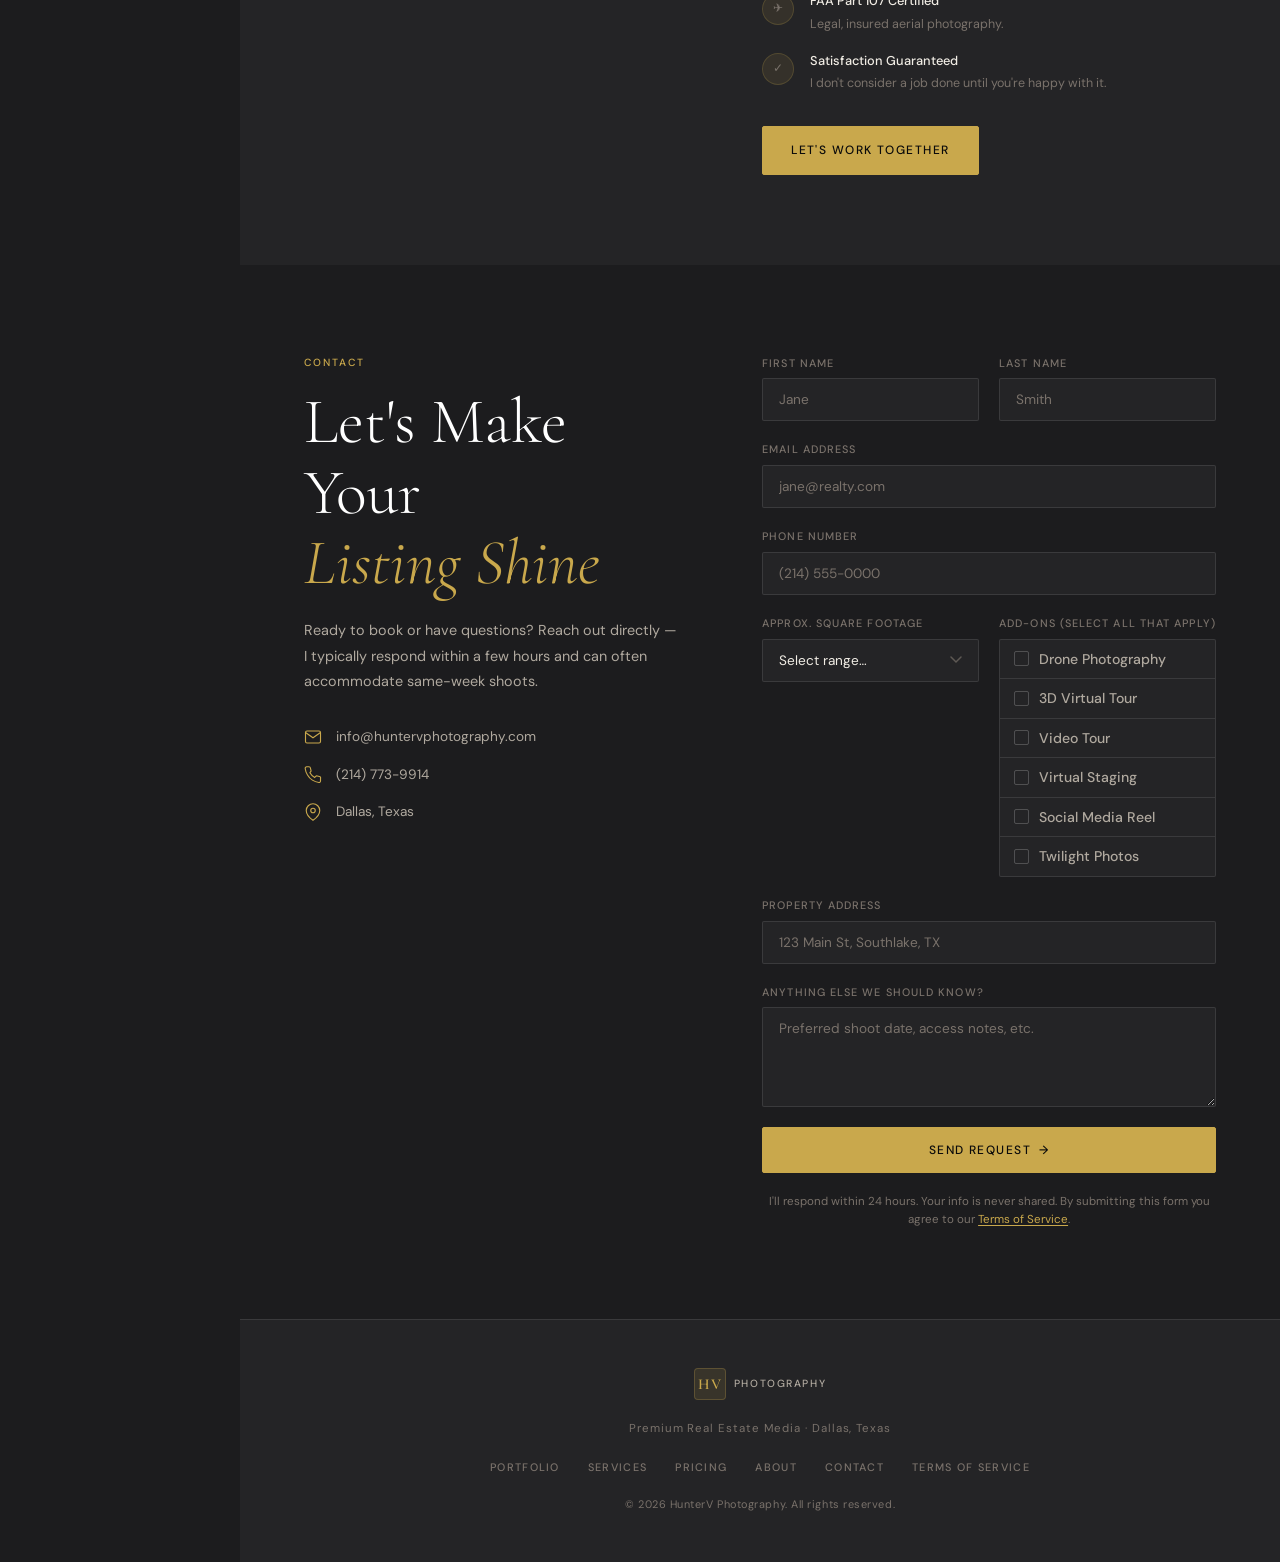
==== commit a1c962e7: "Add files via upload" ====
--- a/index.html
+++ b/index.html
@@ -457,35 +457,35 @@
             <div class="price-card__range">Under 1,500 sq ft</div>
             <div class="price-card__name">Essential</div>
             <div class="price-card__divider"></div>
-            <div class="price-card__price"><sup>$</sup>149</div>
+            <div class="price-card__price"><sup>$</sup>170</div>
           </div>
 
           <div class="price-card" style="--delay:.08s">
             <div class="price-card__range">1,500 – 2,500 sq ft</div>
             <div class="price-card__name">Standard</div>
             <div class="price-card__divider"></div>
-            <div class="price-card__price"><sup>$</sup>179</div>
+            <div class="price-card__price"><sup>$</sup>190</div>
           </div>
 
           <div class="price-card" style="--delay:.16s">
             <div class="price-card__range">2,500 – 3,500 sq ft</div>
             <div class="price-card__name">Professional</div>
             <div class="price-card__divider"></div>
-            <div class="price-card__price"><sup>$</sup>199</div>
+            <div class="price-card__price"><sup>$</sup>210</div>
           </div>
 
           <div class="price-card" style="--delay:.24s">
             <div class="price-card__range">3,500 – 4,500 sq ft</div>
             <div class="price-card__name">Premium</div>
             <div class="price-card__divider"></div>
-            <div class="price-card__price"><sup>$</sup>219</div>
+            <div class="price-card__price"><sup>$</sup>230</div>
           </div>
 
           <div class="price-card" style="--delay:.32s">
             <div class="price-card__range">4,500 – 6,000 sq ft</div>
             <div class="price-card__name">Luxury</div>
             <div class="price-card__divider"></div>
-            <div class="price-card__price"><sup>$</sup>239</div>
+            <div class="price-card__price"><sup>$</sup>250</div>
           </div>
 
           <div class="price-card price-card--custom" style="--delay:.4s">
@@ -528,7 +528,7 @@
           </div>
           <div class="addon-item">
             <span class="addon-item__name">Video Tour <span class="addon-item__detail">60-sec walkthrough · MLS &amp; social ready</span></span>
-            <span class="addon-item__price">+$149</span>
+            <span class="addon-item__price">+$100</span>
           </div>
           <div class="addon-item">
             <span class="addon-item__name">Virtual Staging <span class="addon-item__detail">Per room · 24hr turnaround</span></span>
@@ -536,7 +536,7 @@
           </div>
           <div class="addon-item">
             <span class="addon-item__name">Social Media Reel <span class="addon-item__detail">15-30 sec vertical video · ready to post</span></span>
-            <span class="addon-item__price">+$79</span>
+            <span class="addon-item__price">+$75</span>
           </div>
           <div class="addon-item">
             <span class="addon-item__name">Twilight Photos <span class="addon-item__detail">5 exterior golden-hour shots</span></span>
